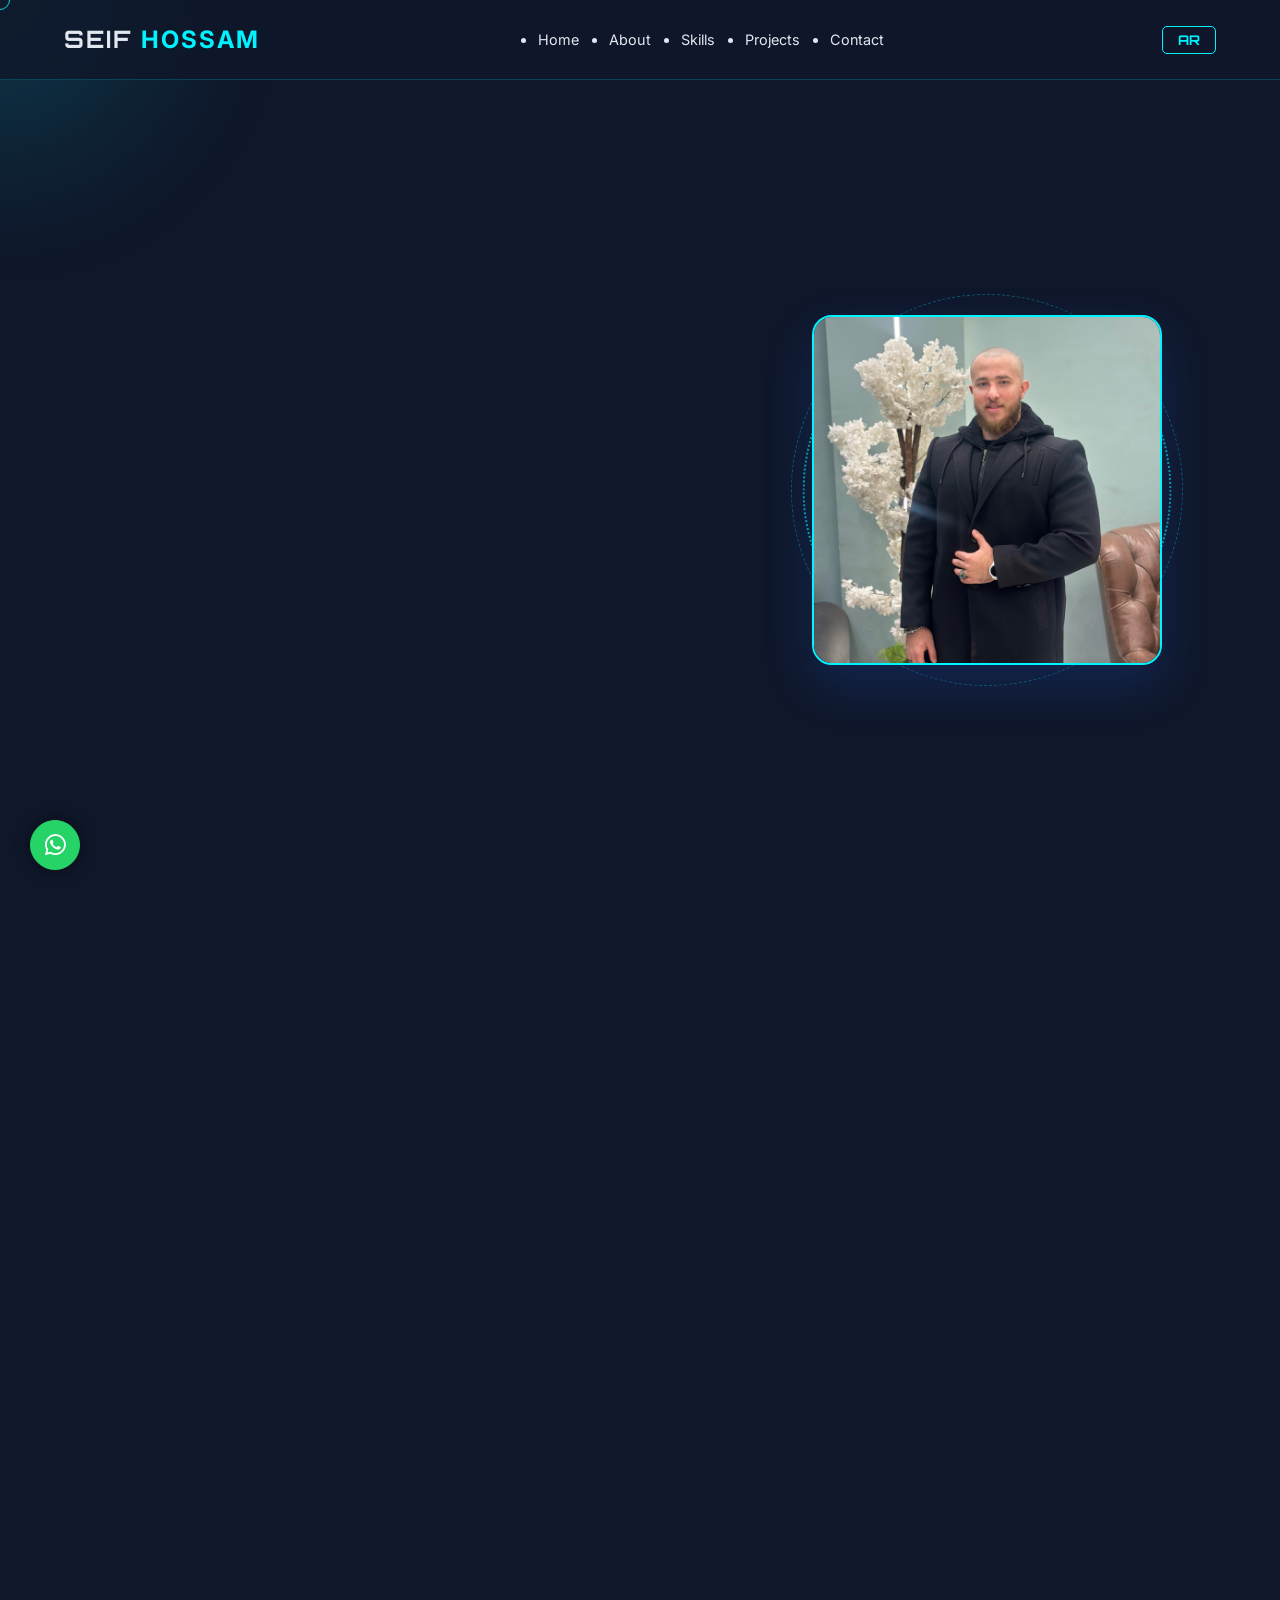
==== index.html @ 785ec3f7 "Add files via upload" ====
<!DOCTYPE html>
<html lang="en">

<head>
    <!-- Google tag (gtag.js) -->
    <script async src="https://www.googletagmanager.com/gtag/js?id=G-Z4P0SPSK3F"></script>
    <script>
        window.dataLayer = window.dataLayer || [];
        function gtag() { dataLayer.push(arguments); }
        gtag('js', new Date());

        gtag('config', 'G-Z4P0SPSK3F');
    </script>

    <meta charset="UTF-8">
    <meta name="viewport" content="width=device-width, initial-scale=1.0">
    <meta name="description"
        content="SEIF HOSSAM (Seif Khoz3a) - Full Stack Developer & Software Engineer in Egypt. React, React Native, Java, C++, scalable architectures. سيف حسام مبرمج ومطور مواقع وتطبيقات.">
    <meta name="keywords"
        content="SEIF HOSSAM, Seif Khoz3a, Full Stack Developer, Software Engineer, Web Developer, React Developer, React Native Developer, Java Developer, C++ Developer, SEIF HOSSAM Portfolio, Web Development Egypt, سيف حسام, سيف مبرمج, سيف مهندس برمجيات, سيف مطور ويب, تصميم مواقع مصر">
    <meta name="author" content="SEIF HOSSAM">
    <meta name="robots" content="index, follow">

    <!-- Google Verification -->
    <meta name="google-site-verification" content="4gFrhPNAGSiaZAoGVPYX1cQ-fY3A2iVSO8Tg-_n9QdQ" />

    <title>SEIF HOSSAM | Full Stack Developer & Software Engineer Portfolio</title>
    <link rel="canonical" href="https://seifhossam.com/">

    <!-- Favicon -->
    <link rel="apple-touch-icon" sizes="180x180" href="assets/favicon_io/apple-touch-icon.png">
    <link rel="icon" type="image/png" sizes="32x32" href="assets/favicon_io/favicon-32x32.png">
    <link rel="icon" type="image/png" sizes="16x16" href="assets/favicon_io/favicon-16x16.png">
    <link rel="manifest" href="assets/favicon_io/site.webmanifest">
    <link rel="shortcut icon" href="assets/favicon_io/favicon.ico">

    <!-- Structured Data (JSON-LD) for SEO -->
    <script type="application/ld+json">
    {
      "@context": "https://schema.org/",
      "@type": "Person",
      "name": "SEIF HOSSAM",
      "alternateName": ["Seif Khoz3a", "Seif El-Deen Hossam", "سيف حسام"],
      "url": "https://seifhossam.com/",
      "image": "https://seifhossam.com/assets/images/profile.jpg",
      "jobTitle": "Full-Stack Developer",
      "description": "SEIF HOSSAM is a Full Stack Developer and Software Engineer specializing in building scalable web applications using React, Java, and C++.",
      "nationality": {
        "@type": "Country",
        "name": "Egypt"
      },
      "sameAs": [
        "https://www.linkedin.com/in/seifhossam-fullstack/",
        "https://www.facebook.com/sif.hosam.7",
        "https://x.com/hosam_sif?s=21" 
      ],
      "worksFor": {
        "@type": "Organization",
        "name": "Freelance"
      },  
      "knowsAbout": ["React.js", "React Native", "Java", "C++", "Full-Stack Development", "System Analysis", "SEO", "Software Engineering"]
    }
    </script>
    <script type="application/ld+json">
    {
      "@context": "https://schema.org/",
      "@type": "WebSite",
      "name": "SEIF HOSSAM",
      "url": "https://seifhossam.com/",
      "alternateName": ["SEIF HOSSAM Portfolio", "Seif Khoz3a Portfolio"]
    }
    </script>

    <!-- Social Media Meta Tags (Open Graph / Twitter) -->
    <meta property="og:site_name" content="SEIF HOSSAM">
    <meta name="application-name" content="SEIF HOSSAM">
    <meta name="apple-mobile-web-app-title" content="SEIF HOSSAM">
    <meta property="og:title" content="SEIF HOSSAM | Full Stack Developer & Software Engineer">
    <meta property="og:description"
        content="Explore the portfolio of SEIF HOSSAM (Seif Khoz3a), a skilled Full Stack Developer and Software Engineer. View projects, skills, and contact information.">
    <meta property="og:image" content="https://seifhossam.com/assets/images/profile.jpg">
    <meta property="og:url" content="https://seifhossam.com/">
    <meta property="og:type" content="profile">
    <meta property="profile:first_name" content="Seif">
    <meta property="profile:last_name" content="Hossam">
    <meta property="profile:username" content="hosam_sif">
    <meta property="og:see_also" content="https://www.linkedin.com/in/seifhossam-fullstack/">
    <meta property="og:see_also" content="https://github.com/seif-cyber/">

    <!-- Twitter Card -->
    <meta name="twitter:card" content="summary_large_image">
    <meta name="twitter:title" content="SEIF HOSSAM | Full Stack Developer & Software Engineer">
    <meta name="twitter:description"
        content="Official portfolio of SEIF HOSSAM. Expert in Full Stack Web Development, scalable apps, and software architecture.">
    <meta name="twitter:image" content="https://seifhossam.com/assets/images/profile.jpg">
    <meta name="twitter:creator" content="@hosam_sif">

    <!-- Fonts -->
    <link rel="preconnect" href="https://fonts.googleapis.com">
    <link rel="preconnect" href="https://fonts.gstatic.com" crossorigin>
    <link
        href="https://fonts.googleapis.com/css2?family=Cairo:wght@400;600;700;800;900&family=Inter:wght@400;500;600;700&family=Orbitron:wght@400;500;700;900&display=swap"
        rel="stylesheet">

    <!-- Icons -->
    <link rel="stylesheet" href="https://cdnjs.cloudflare.com/ajax/libs/font-awesome/6.4.0/css/all.min.css">

    <!-- CSS Files -->
    <link rel="stylesheet" href="css/main.css">

    <noscript>
        <style>
            .fade-up,
            .zoom-in,
            .slide-in-left,
            .slide-in-right,
            .fade-in {
                opacity: 1 !important;
                transform: none !important;
            }
        </style>
    </noscript>
</head>

<body>
    <div id="particles-js"></div>
    <div id="cursor"></div>
    <div id="cursor-blur"></div>

    <!-- Navigation -->
    <nav>
        <div class="logo">SEIF <span style="color: var(--primary);">HOSSAM</span></div>
        <ul class="nav-links">
            <li><a href="#home">Home</a></li>
            <li><a href="#soft-skills">About</a></li>
            <li><a href="#skills">Skills</a></li>
            <li><a href="#projects">Projects</a></li>
            <li><a href="#contact">Contact</a></li>
        </ul>
        <div class="nav-extra">
            <button id="lang-toggle" class="lang-btn">AR</button>
            <div class="hamburger">
                <span class="bar"></span>
                <span class="bar"></span>
                <span class="bar"></span>
            </div>
        </div>
    </nav>

    <!-- Hero Section -->
    <section id="home" class="hero">
        <div class="hero-content">
            <div class="hero-text">
                <h3 class="slide-in-left">Full Stack Developer & Software Engineer</h3>
                <h1 class="slide-in-left delay-100">Hi, I'm SEIF HOSSAM</h1>
                <p class="fade-up delay-200">
                    A driven <strong>Computer Science Student</strong> and <strong>Software Engineer</strong> skilled in
                    React, Java, and C++.
                    I specialize in building scalable, production-ready applications with clean code and modern
                    architecture.
                </p>
                <div class="cta-buttons fade-up delay-300">
                    <a href="assets/Profile.pdf" class="btn" download>Download CV</a>
                    <a href="#projects" class="btn btn-outline">See My Work</a>
                </div>
            </div>
        </div>

        <div class="hero-img">
            <img src="assets/images/profile.jpg" alt="SEIF HOSSAM - Full Stack Developer">
        </div>
    </section>



    <section class="section" id="skills">
        <h2 class="section-title fade-up">Technical <span>Skills & Technologies</span></h2>

        <div class="tabs-container fade-up delay-200">
            <div class="tabs-controls">
                <button class="tab-btn active" data-target="frontend">Frontend Development</button>
                <button class="tab-btn" data-target="backend">Backend Development</button>
            </div>

            <!-- Frontend Content -->
            <div class="tab-content active" id="frontend">
                <div class="skills-grid-detailed">
                    <!-- Basics -->
                    <div class="skill-category-card zoom-in delay-100">
                        <h4><i class="fa-brands fa-html5"></i> HTML5 & CSS3</h4>
                        <ul class="detailed-list">
                            <li>Semantic HTML5 & Accessibility</li>
                            <li>Flexbox & Grid Layouts</li>
                            <li>Responsive Design</li>
                            <li>SCSS / SASS Preprocessing</li>
                        </ul>
                    </div>

                    <!-- Angular -->
                    <div class="skill-category-card zoom-in delay-200">
                        <h4><i class="fa-brands fa-angular"></i> Angular</h4>
                        <ul class="detailed-list">
                            <li>TypeScript & OOP Principles</li>
                            <li>SPA & Routing</li>
                            <li>Reactive Forms & Validation</li>
                            <li>Data Binding & Directives</li>
                            <li>Services & API Handling</li>
                            <li>Authentication with JWT</li>
                        </ul>
                    </div>

                    <!-- React -->
                    <div class="skill-category-card zoom-in delay-300">
                        <h4><i class="fa-brands fa-react"></i> React.js</h4>
                        <ul class="detailed-list">
                            <li>JSX & Components</li>
                            <li>State & Props Management</li>
                            <li>Hooks (useState, useEffect)</li>
                            <li>Context API</li>
                            <li>React Router (SPA)</li>
                            <li>UI/UX with Adobe XD</li>
                        </ul>
                    </div>
                </div>
            </div>

            <!-- Backend Content -->
            <div class="tab-content" id="backend">
                <div class="skills-grid-detailed">
                    <!-- MySQL -->
                    <div class="skill-category-card zoom-in delay-100">
                        <h4><i class="fa-solid fa-database"></i> MySQL</h4>
                        <ul class="detailed-list">
                            <li>SQL Types & Constraints</li>
                            <li>Filtering, Sorting & Grouping</li>
                            <li>Joins & Relations</li>
                            <li>Data Definition & Modification</li>
                            <li>Database Connection</li>
                            <li>Schema Design</li>
                        </ul>
                    </div>

                    <!-- PHP / Laravel -->
                    <div class="skill-category-card zoom-in delay-200">
                        <h4><i class="fa-brands fa-laravel"></i> PHP & Laravel</h4>
                        <ul class="detailed-list">
                            <li>PHP OOP & MVC Pattern</li>
                            <li>Eloquent ORM</li>
                            <li>Authentication & Middleware</li>
                            <li>Restful API Development</li>
                            <li>Blade Templates</li>
                            <li>Web Security & Validations</li>
                        </ul>
                    </div>

                    <!-- Systems -->
                    <div class="skill-category-card zoom-in delay-300">
                        <h4><i class="fa-solid fa-server"></i> System Analysis</h4>
                        <ul class="detailed-list">
                            <li>Database Schema & ERD</li>
                            <li>Use Case & Activity Diagrams</li>
                            <li>Hosting (Firebase/Hostinger)</li>
                            <li>Git & GitHub Workflow</li>
                            <li>API Design Patterns</li>
                            <li>Freelancing Fundamentals</li>
                        </ul>
                    </div>
                </div>
            </div>
        </div>
    </section>

    <section class="section" id="projects">
        <h2 class="section-title fade-up">Featured <span>Software Projects</span></h2>
        <div class="projects-grid">
            <!-- Project: VOLT FIT -->
            <div class="project-card voltfit-card slide-in-left delay-100" data-project="voltfit">
                <div class="voltfit-video-container">
                    <video class="voltfit-video-bg" muted playsinline preload="auto">
                        <source src="assets/vid/splash_video.mp4" type="video/mp4">
                    </video>
                    <div class="voltfit-video-overlay"></div>
                </div>
                <div class="project-header voltfit-header">
                    <div class="voltfit-icon-card">
                        <img src="assets/images/voltfit-icon.png"
                            alt="VOLT FIT App Logo - Fitness & Coaching Platform by SEIF HOSSAM" class="voltfit-logo">
                    </div>
                    <div class="project-links">
                        <a href="https://github.com/seif-cyber/" target="_blank" rel="noopener noreferrer" aria-label="GitHub Repository"><i
                                class="fa-brands fa-github"></i></a>
                        <a href="#" aria-label="Mobile Application"><i
                                class="fa-solid fa-mobile-screen-button"></i></a>
                    </div>
                </div>
                <div class="project-title">VOLT FIT - Fitness & Coaching App</div>
                <p class="project-description">
                    A high-performance, offline-first cross-platform fitness app built with React Native (Expo) & Zustand. Features 24 screens, real-time Firebase sync, workout tracking with PR detection, 3-color circular macro nutrition tracker, 1RM calculator, and coach management with encrypted chat.
                </p>
                <div class="project-card-actions">
                    <a href="https://github.com/seif-cyber/" target="_blank" rel="noopener noreferrer" class="btn btn-sm">Open Project</a>
                    <a href="privacy-policy.html?lang=en" target="_blank" rel="noopener noreferrer" class="btn btn-sm btn-outline privacy-btn"><i class="fa-solid fa-shield-halved"></i> <span>Privacy Policy</span></a>
                </div>
                <div class="tech-tags">
                    <span class="tag">React Native</span>
                    <span class="tag">Expo</span>
                    <span class="tag">Zustand</span>
                    <span class="tag">Firebase</span>
                    <span class="tag">Offline-First</span>
                </div>
            </div>

            <!-- Project 1 -->
            <div class="project-card zoom-in delay-200" data-project="project1">
                <div class="project-header">
                    <i class="fa-regular fa-folder folder-icon"></i>
                    <div class="project-links">
                        <a href="#" target="_blank" rel="noopener noreferrer" aria-label="GitHub Repository"><i
                                class="fa-brands fa-github"></i></a>
                        <a href="#" target="_blank" rel="noopener noreferrer" aria-label="Live Demo"><i
                                class="fa-solid fa-external-link-alt"></i></a>
                    </div>
                </div>
                <div class="project-title">E-Commerce Dashboard</div>
                <p class="project-description">
                    A comprehensive seller dashboard built with React.js. Features real-time data visualization,
                    inventory management state, and responsive sales reporting charts.
                </p>
                <div class="tech-tags">
                    <span class="tag">React</span>
                    <span class="tag">Chart.js</span>
                    <span class="tag">CSS Modules</span>
                </div>
            </div>

            <!-- Project 2 -->
            <div class="project-card zoom-in delay-300" data-project="project2">
                <div class="project-header">
                    <img src="https://farida-eg.com/pics/logo.png"
                        alt="Farida Marketing Agency Logo - Web Development Project by SEIF HOSSAM" class="farida-logo"
                        style="width: 85px; height: auto;">
                    <div class="project-links">
                        <a href="https://farida-eg.com/" target="_blank" rel="noopener noreferrer"
                            aria-label="Live Site"><i class="fa-solid fa-external-link-alt"></i></a>
                    </div>
                </div>
                <div class="project-title">Farida Marketing Agency</div>
                <p class="project-description">
                    A premium, full-service advertising and marketing platform. Features a high-impact, dark-themed
                    cinematic design showcasing strategic branding and digital marketing services.
                </p>
                <a href="https://farida-eg.com/" target="_blank" rel="noopener noreferrer" class="btn btn-sm"
                    style="margin-bottom: 20px;">Open Project</a>
                <div class="tech-tags">
                    <span class="tag">HTML5/CSS3</span>
                    <span class="tag">Responsive Design</span>
                    <span class="tag">Animations</span>
                </div>
            </div>

            <!-- Project 3 -->
            <div class="project-card slide-in-right delay-200" data-project="project3">
                <div class="project-header">
                    <i class="fa-regular fa-folder folder-icon"></i>
                    <div class="project-links">
                        <a href="#" target="_blank" rel="noopener noreferrer" aria-label="GitHub Repository"><i
                                class="fa-brands fa-github"></i></a>
                        <a href="https://seif-khoz3a-to-do-list1.netlify.app/" target="_blank" rel="noopener noreferrer"
                            aria-label="Live Demo"><i class="fa-solid fa-external-link-alt"></i></a>
                    </div>
                </div>
                <div class="project-title">Study To-Do List</div>
                <p class="project-description">
                    A specific productivity application designed to help organize study schedules. Features persistent
                    task storage and a focused, distraction-free interface.
                </p>
                <a href="https://seif-khoz3a-to-do-list1.netlify.app/" target="_blank" rel="noopener noreferrer"
                    class="btn btn-sm" style="margin-bottom: 20px;">Open Project</a>
                <div class="tech-tags">
                    <span class="tag">JavaScript</span>
                    <span class="tag">LocalStorage</span>
                    <span class="tag">CSS3</span>
                </div>
            </div>
        </div>
    </section>

    <!-- --- Soft Skills Section --- -->
    <section class="section" id="soft-skills">
        <h2 class="section-title fade-up">Professional <span>Soft Skills</span></h2>

        <div class="skills-grid-detailed">
            <!-- Problem Solving -->
            <div class="skill-category-card zoom-in delay-100">
                <h4><i class="fa-solid fa-puzzle-piece"></i> Problem Solving</h4>
                <ul class="detailed-list">
                    <li>Ability to debug code and find effective solutions</li>
                    <li>Tackling programming challenges in real projects</li>
                </ul>
            </div>

            <!-- Analytical Thinking -->
            <div class="skill-category-card zoom-in delay-200">
                <h4><i class="fa-solid fa-brain"></i> Analytical Thinking</h4>
                <ul class="detailed-list">
                    <li>Understanding and analyzing system requirements</li>
                    <li>Designing database schemas, ERDs, and mapping diagrams</li>
                </ul>
            </div>

            <!-- Time Management -->
            <div class="skill-category-card zoom-in delay-300">
                <h4><i class="fa-solid fa-clock"></i> Time Management</h4>
                <ul class="detailed-list">
                    <li>Managing multiple Front-End and Back-End tasks</li>
                    <li>Organizing workflows and meeting deadlines</li>
                </ul>
            </div>

            <!-- Attention to Detail -->
            <div class="skill-category-card zoom-in delay-100">
                <h4><i class="fa-solid fa-magnifying-glass"></i> Attention to Detail</h4>
                <ul class="detailed-list">
                    <li>Writing clean, maintainable code</li>
                    <li>Following OOP and SOLID principles</li>
                    <li>Implementing validation and error handling</li>
                </ul>
            </div>

            <!-- Adaptability -->
            <div class="skill-category-card zoom-in delay-200">
                <h4><i class="fa-solid fa-bolt"></i> Adaptability</h4>
                <ul class="detailed-list">
                    <li>Learning multiple technologies (Angular, React, Laravel)</li>
                    <li>Quickly adapting to new frameworks and tools</li>
                </ul>
            </div>

            <!-- Communication -->
            <div class="skill-category-card zoom-in delay-300">
                <h4><i class="fa-solid fa-comments"></i> Communication</h4>
                <ul class="detailed-list">
                    <li>Documenting projects on GitHub clearly</li>
                    <li>Writing readable READMEs and technical notes</li>
                    <li>Collaborating with teammates or clients</li>
                </ul>
            </div>

            <!-- Teamwork -->
            <div class="skill-category-card zoom-in delay-100">
                <h4><i class="fa-solid fa-users"></i> Teamwork</h4>
                <ul class="detailed-list">
                    <li>Integrating Front-End and Back-End workflows</li>
                    <li>Using Git/GitHub effectively for team projects</li>
                    <li>Understanding MVC architecture in collaboration</li>
                </ul>
            </div>

            <!-- Critical Thinking -->
            <div class="skill-category-card zoom-in delay-200">
                <h4><i class="fa-solid fa-chess"></i> Critical Thinking</h4>
                <ul class="detailed-list">
                    <li>Making architectural and design decisions</li>
                    <li>Implementing security measures and authentication</li>
                    <li>Choosing the best UI/UX approaches</li>
                </ul>
            </div>

            <!-- Creativity -->
            <div class="skill-category-card zoom-in delay-300">
                <h4><i class="fa-solid fa-lightbulb"></i> Creativity</h4>
                <ul class="detailed-list">
                    <li>Designing modern and user-friendly interfaces</li>
                    <li>Building innovative solutions using React or Angular</li>
                </ul>
            </div>

            <!-- Professionalism -->
            <div class="skill-category-card zoom-in delay-100">
                <h4><i class="fa-solid fa-user-tie"></i> Professionalism</h4>
                <ul class="detailed-list">
                    <li>Meeting project deadlines consistently</li>
                    <li>Testing and reviewing final applications before delivery</li>
                </ul>
            </div>
        </div>
    </section>

    <footer id="contact" class="fade-in">
        <h2>Get In Touch</h2>
        <p>Currently looking for new opportunities. My inbox is always open.</p>

        <div class="cta-buttons" style="margin-bottom: 30px; justify-content: center;">
            <a href="mailto:sifhosam67@gmail.com" class="btn">Say Hello</a>
        </div>

        <div class="social-links">
            <a href="https://www.linkedin.com/in/seifhossam-fullstack/" target="_blank" rel="noopener noreferrer"
                title="LinkedIn">
                <i class="fa-brands fa-linkedin"></i>
            </a>
            <a href="https://github.com/seif-cyber/" target="_blank" rel="noopener noreferrer" title="GitHub">
                <i class="fa-brands fa-github"></i>
            </a>
            <a href="https://www.facebook.com/sif.hosam.7" target="_blank" rel="noopener noreferrer" title="Facebook">
                <i class="fa-brands fa-facebook"></i>
            </a>
            <a href="https://x.com/hosam_sif" target="_blank" rel="noopener noreferrer" title="X">
                <i class="fa-brands fa-x-twitter"></i>
            </a>
        </div>

        <p style="margin-top: 30px; font-size: 0.8rem; opacity: 0.5;">© 2026 SEIF HOSSAM. All rights reserved.</p>
    </footer>

    <!-- Libraries -->
    <script src="https://cdn.jsdelivr.net/npm/particles.js@2.0.0/particles.min.js"></script>
    <script src="https://unpkg.com/typed.js@2.0.16/dist/typed.umd.js"></script>
    <script src="https://cdnjs.cloudflare.com/ajax/libs/vanilla-tilt/1.8.0/vanilla-tilt.min.js"></script>

    <!-- Floating Buttons -->
    <a href="https://wa.me/201090066885" target="_blank" class="float-btn whatsapp-btn" aria-label="WhatsApp">
        <i class="fa-brands fa-whatsapp"></i>
    </a>
    <button id="scroll-top" class="float-btn scroll-btn" aria-label="Scroll to Top">
        <i class="fa-solid fa-arrow-up"></i>
    </button>

    <script src="js/main.js"></script>
</body>

</html>
---- css/main.css ----
/* Main Stylesheet Import Hub */

/* Base Styles */
@import 'base/variables.css';
@import 'base/reset.css';

/* Component Styles */
@import 'components/animations.css';
@import 'components/navbar.css';
@import 'components/hero.css';
@import 'components/buttons.css';
@import 'components/cards.css';
@import 'components/footer.css';
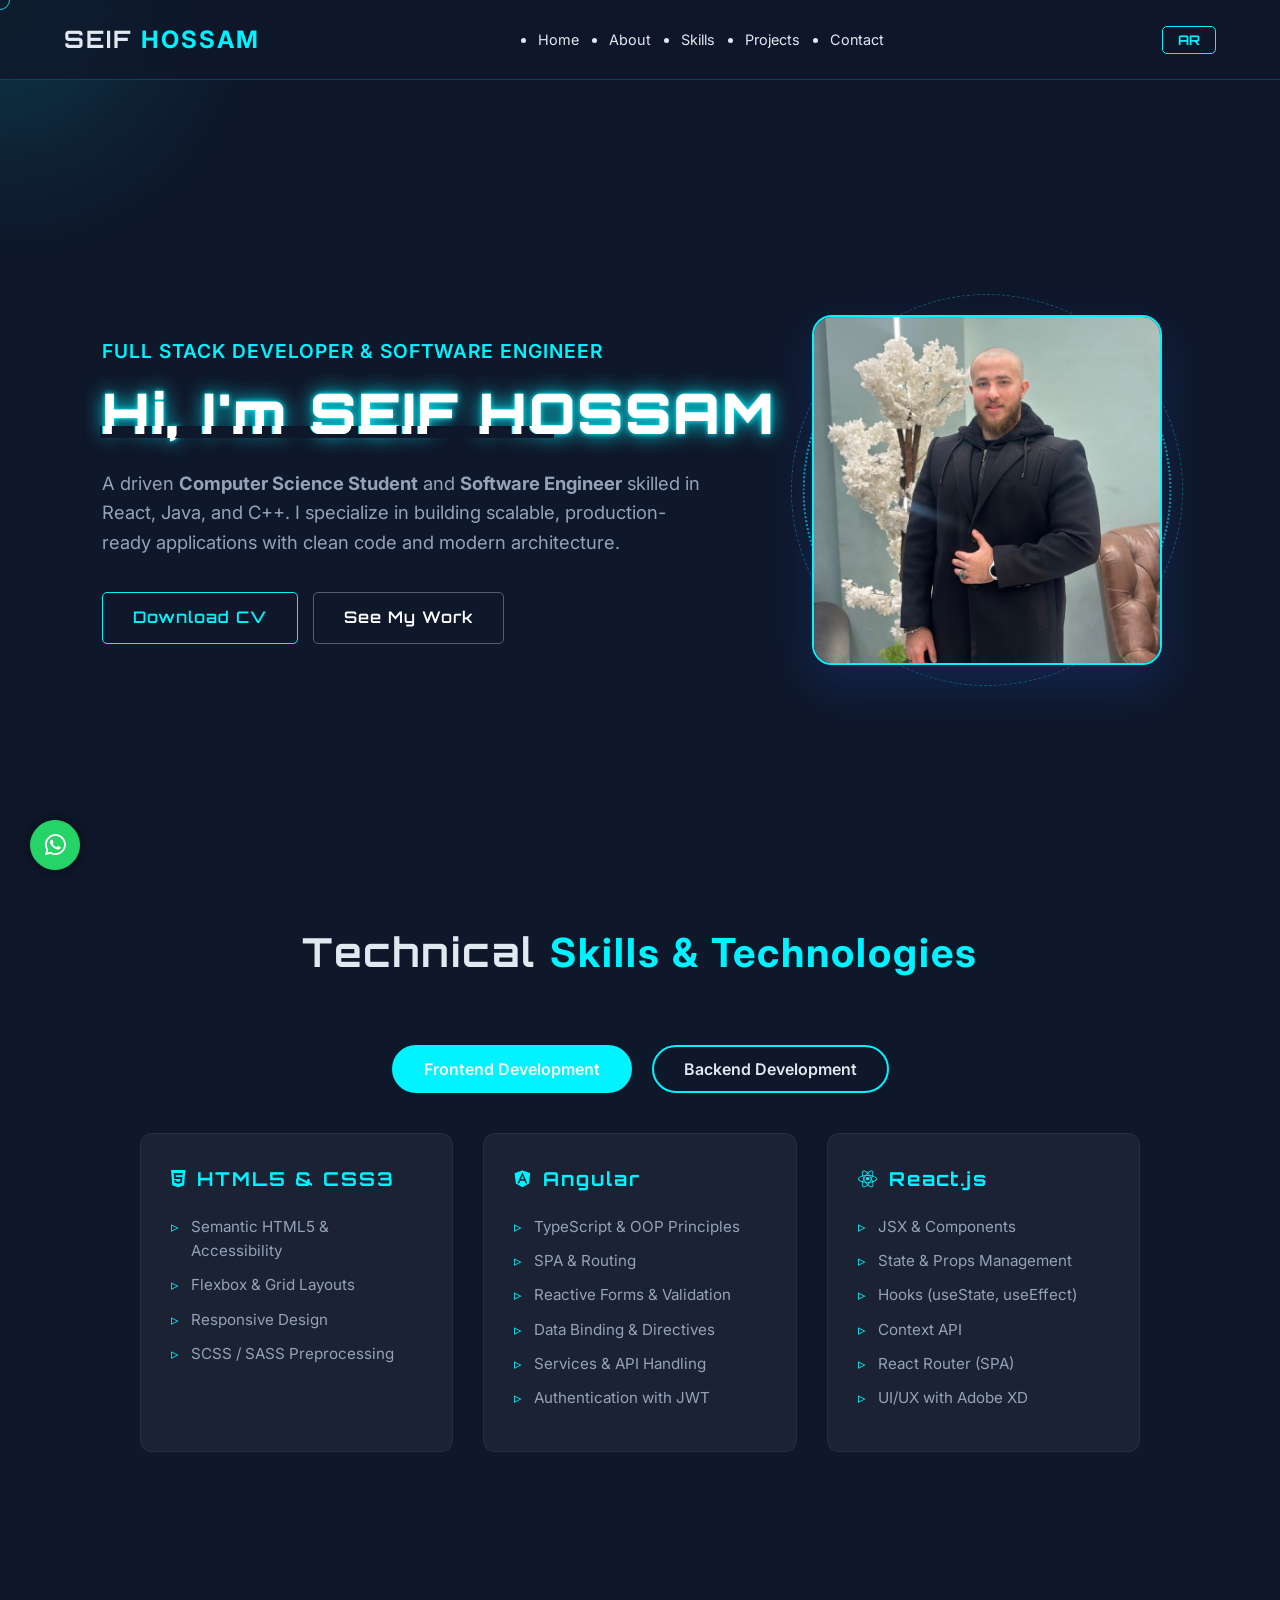
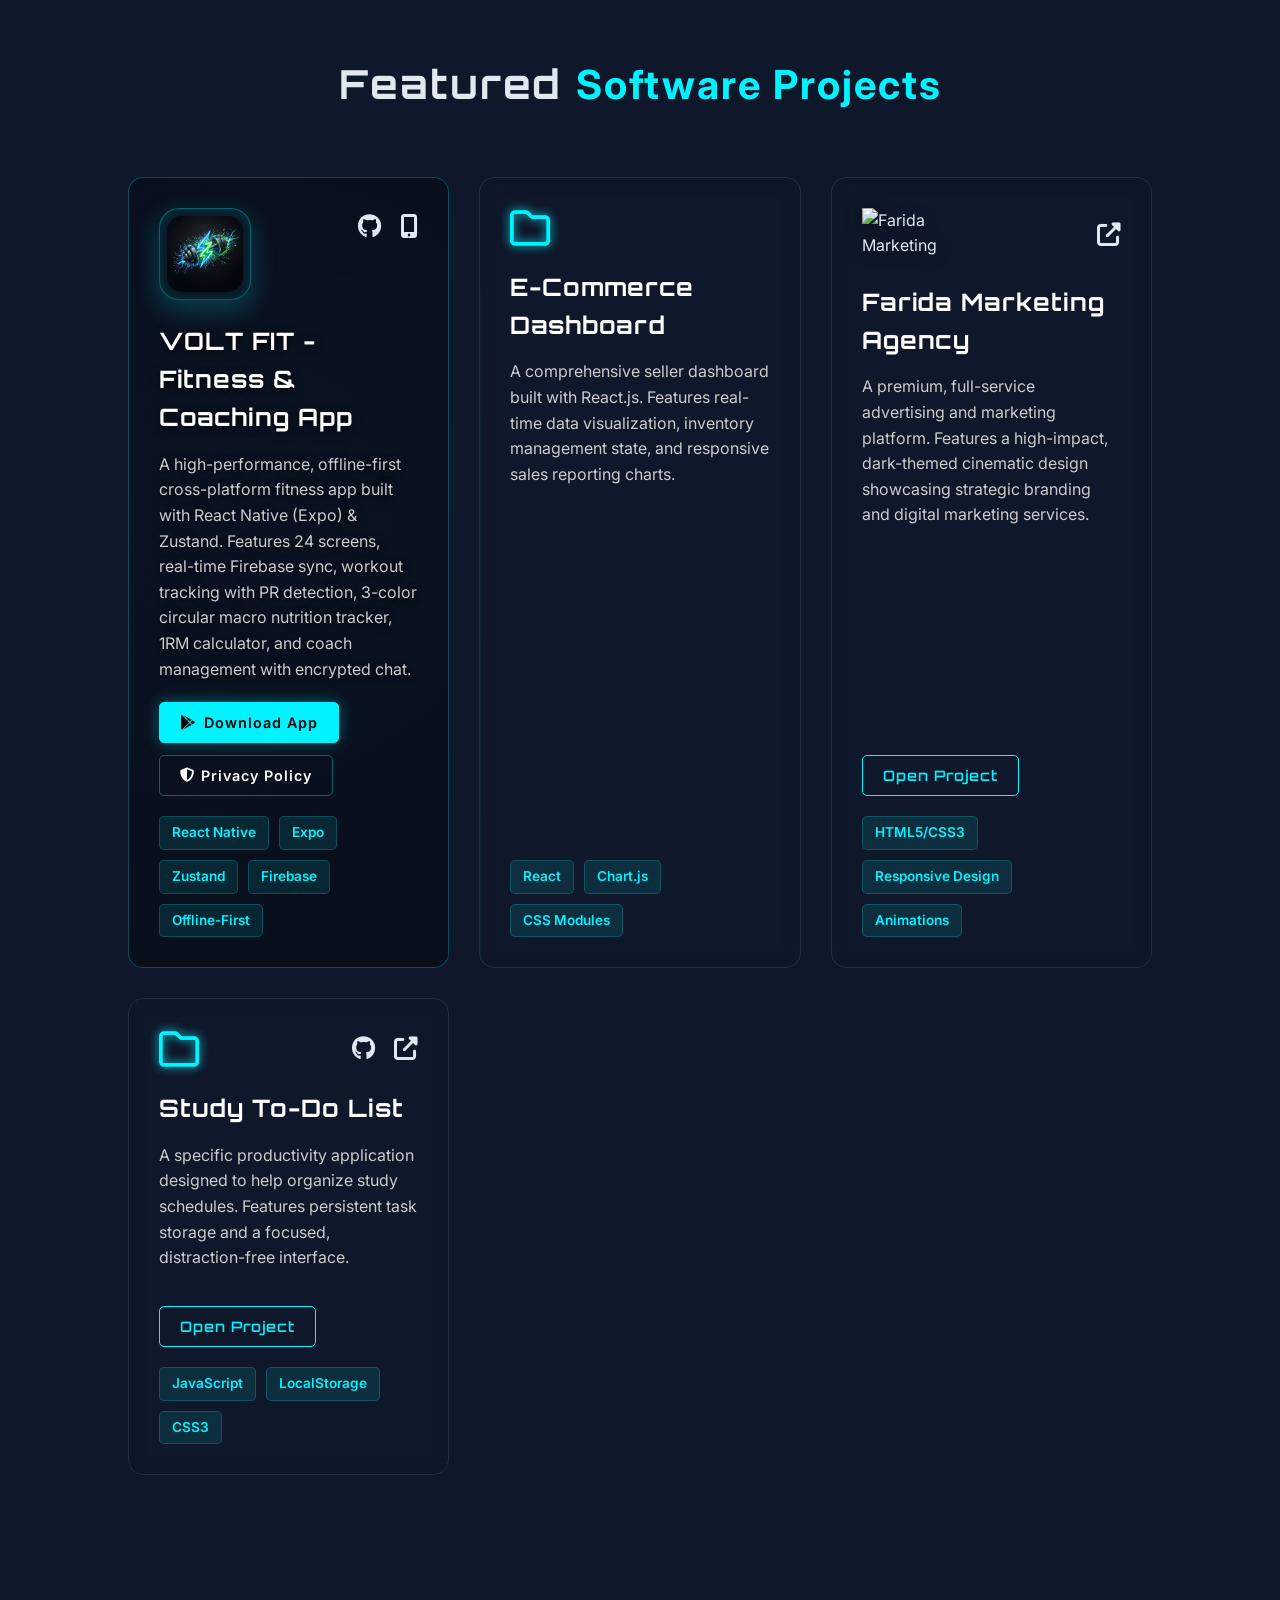
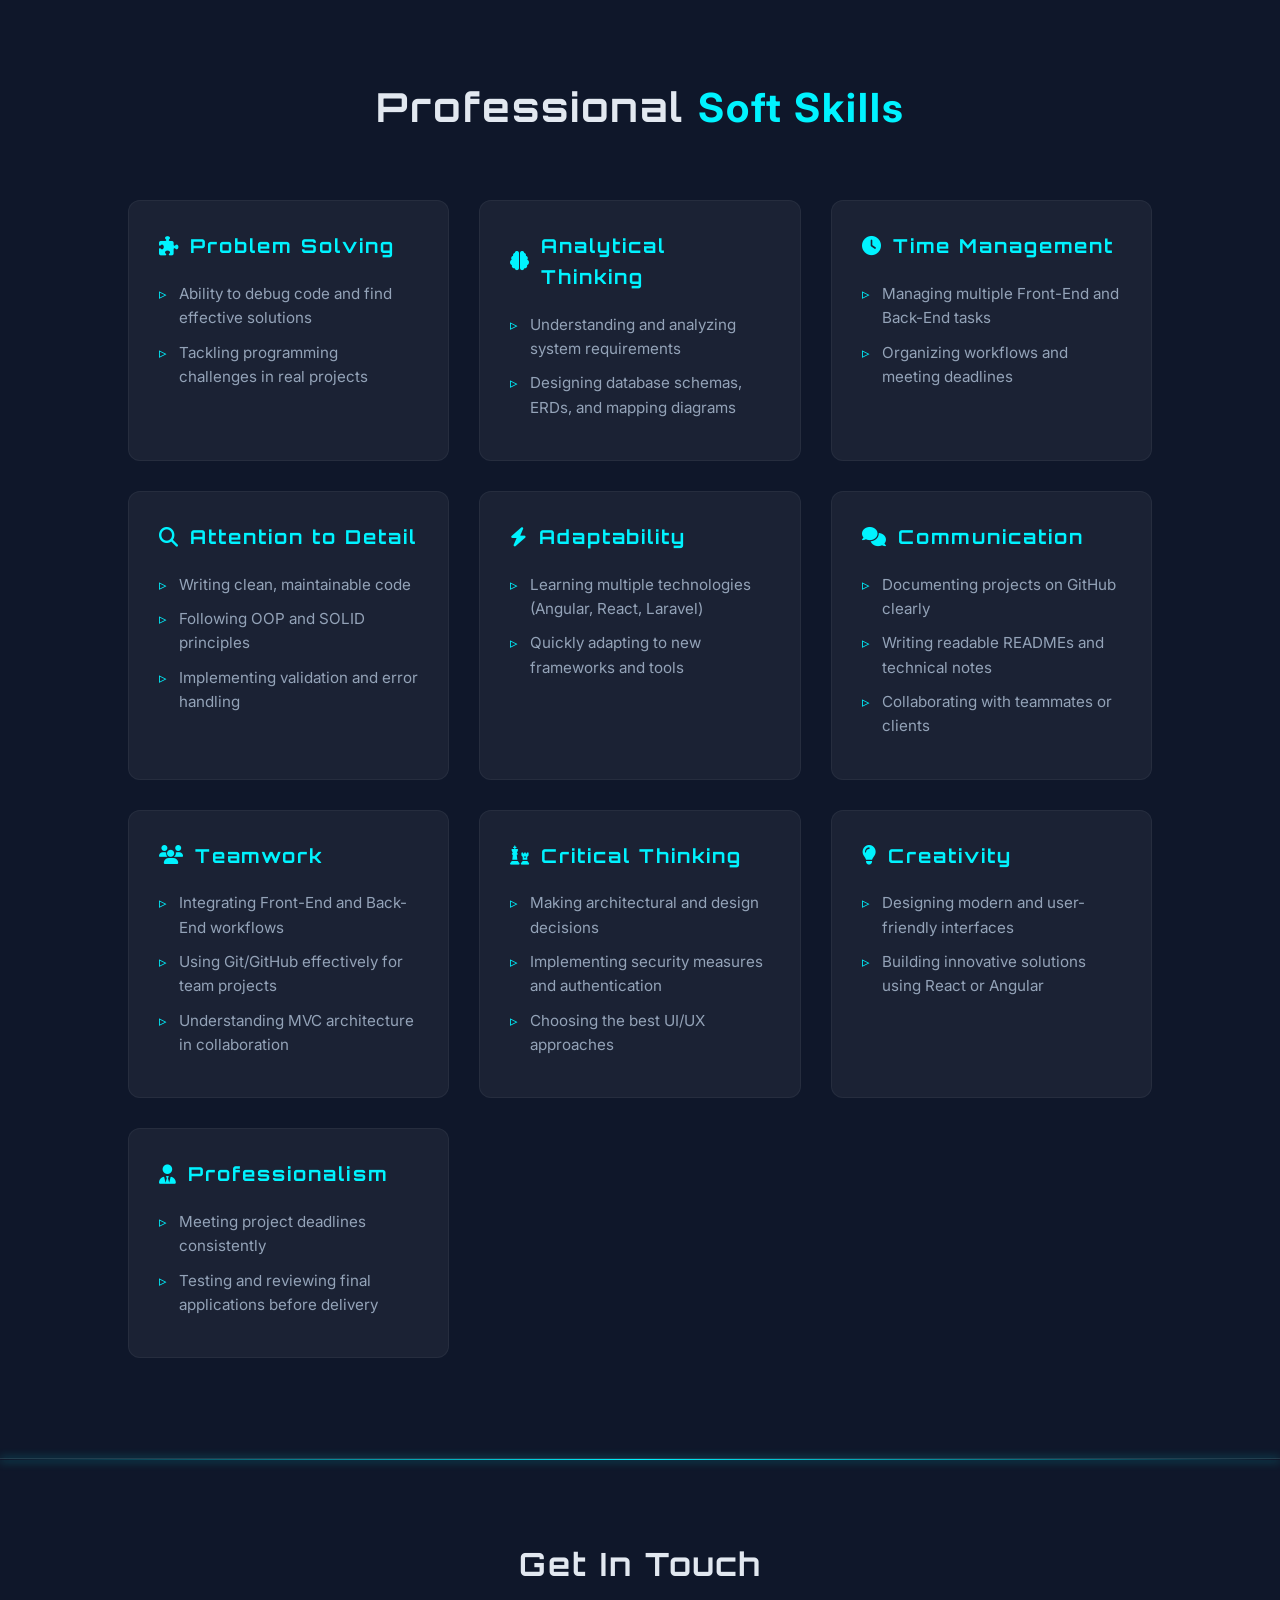
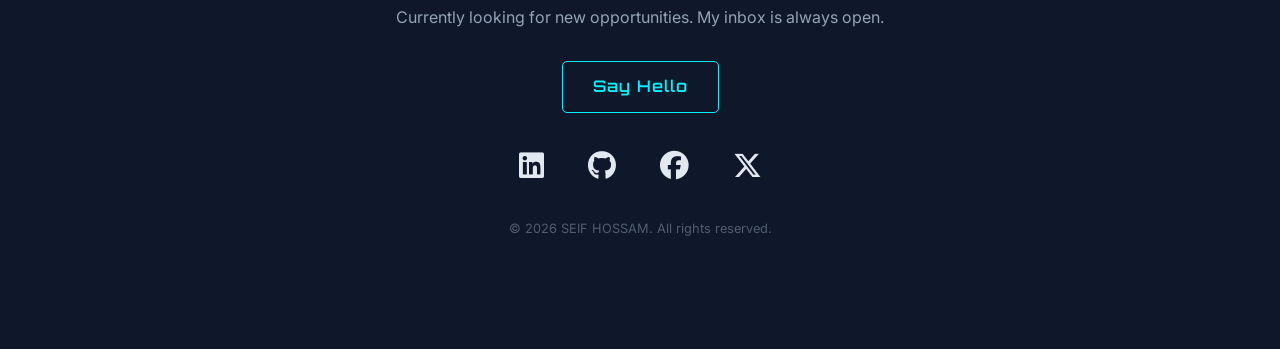
==== commit 1a39c810: "Add VOLT FIT download button and fix site issues - VOLT FIT card: Google Play download button, phone" ====
--- a/index.html
+++ b/index.html
@@ -52,7 +52,8 @@
       "sameAs": [
         "https://www.linkedin.com/in/seifhossam-fullstack/",
         "https://www.facebook.com/sif.hosam.7",
-        "https://x.com/hosam_sif?s=21" 
+        "https://x.com/hosam_sif",
+        "https://github.com/seif-cyber"
       ],
       "worksFor": {
         "@type": "Organization",
@@ -71,6 +72,20 @@
     }
     </script>
 
+    <script type="application/ld+json">
+    {
+      "@context": "https://schema.org/",
+      "@type": "MobileApplication",
+      "name": "VOLT FIT: Workout & Coaching",
+      "operatingSystem": "Android",
+      "applicationCategory": "HealthApplication",
+      "url": "https://play.google.com/store/apps/details?id=com.volt.fit",
+      "image": "https://seifhossam.com/assets/images/voltfit-icon.png",
+      "author": { "@type": "Person", "name": "SEIF HOSSAM", "url": "https://seifhossam.com/" },
+      "offers": { "@type": "Offer", "price": "0", "priceCurrency": "USD" }
+    }
+    </script>
+
     <!-- Social Media Meta Tags (Open Graph / Twitter) -->
     <meta property="og:site_name" content="SEIF HOSSAM">
     <meta name="application-name" content="SEIF HOSSAM">
@@ -151,8 +166,8 @@
     <section id="home" class="hero">
         <div class="hero-content">
             <div class="hero-text">
-                <h3 class="slide-in-left">Full Stack Developer & Software Engineer</h3>
-                <h1 class="slide-in-left delay-100">Hi, I'm SEIF HOSSAM</h1>
+                <h3 class="slide-in-left"><span class="typed-text">Full Stack Developer & Software Engineer</span></h3>
+                <h1 class="slide-in-left delay-100" data-text="Hi, I'm SEIF HOSSAM">Hi, I'm SEIF HOSSAM</h1>
                 <p class="fade-up delay-200">
                     A driven <strong>Computer Science Student</strong> and <strong>Software Engineer</strong> skilled in
                     React, Java, and C++.
@@ -289,7 +304,7 @@
                     <div class="project-links">
                         <a href="https://github.com/seif-cyber/" target="_blank" rel="noopener noreferrer" aria-label="GitHub Repository"><i
                                 class="fa-brands fa-github"></i></a>
-                        <a href="#" aria-label="Mobile Application"><i
+                        <a href="https://play.google.com/store/apps/details?id=com.volt.fit" target="_blank" rel="noopener noreferrer" aria-label="Get VOLT FIT on Google Play"><i
                                 class="fa-solid fa-mobile-screen-button"></i></a>
                     </div>
                 </div>
@@ -298,7 +313,7 @@
                     A high-performance, offline-first cross-platform fitness app built with React Native (Expo) & Zustand. Features 24 screens, real-time Firebase sync, workout tracking with PR detection, 3-color circular macro nutrition tracker, 1RM calculator, and coach management with encrypted chat.
                 </p>
                 <div class="project-card-actions">
-                    <a href="https://github.com/seif-cyber/" target="_blank" rel="noopener noreferrer" class="btn btn-sm">Open Project</a>
+                    <a href="https://play.google.com/store/apps/details?id=com.volt.fit" target="_blank" rel="noopener noreferrer" class="btn btn-sm download-btn"><i class="fa-brands fa-google-play"></i> <span>Download App</span></a>
                     <a href="privacy-policy.html?lang=en" target="_blank" rel="noopener noreferrer" class="btn btn-sm btn-outline privacy-btn"><i class="fa-solid fa-shield-halved"></i> <span>Privacy Policy</span></a>
                 </div>
                 <div class="tech-tags">
@@ -314,12 +329,6 @@
             <div class="project-card zoom-in delay-200" data-project="project1">
                 <div class="project-header">
                     <i class="fa-regular fa-folder folder-icon"></i>
-                    <div class="project-links">
-                        <a href="#" target="_blank" rel="noopener noreferrer" aria-label="GitHub Repository"><i
-                                class="fa-brands fa-github"></i></a>
-                        <a href="#" target="_blank" rel="noopener noreferrer" aria-label="Live Demo"><i
-                                class="fa-solid fa-external-link-alt"></i></a>
-                    </div>
                 </div>
                 <div class="project-title">E-Commerce Dashboard</div>
                 <p class="project-description">
@@ -363,7 +372,7 @@
                 <div class="project-header">
                     <i class="fa-regular fa-folder folder-icon"></i>
                     <div class="project-links">
-                        <a href="#" target="_blank" rel="noopener noreferrer" aria-label="GitHub Repository"><i
+                        <a href="https://github.com/seif-cyber/to-do-list" target="_blank" rel="noopener noreferrer" aria-label="GitHub Repository"><i
                                 class="fa-brands fa-github"></i></a>
                         <a href="https://seif-khoz3a-to-do-list1.netlify.app/" target="_blank" rel="noopener noreferrer"
                             aria-label="Live Demo"><i class="fa-solid fa-external-link-alt"></i></a>
@@ -519,7 +528,7 @@
     <script src="https://cdnjs.cloudflare.com/ajax/libs/vanilla-tilt/1.8.0/vanilla-tilt.min.js"></script>
 
     <!-- Floating Buttons -->
-    <a href="https://wa.me/201090066885" target="_blank" class="float-btn whatsapp-btn" aria-label="WhatsApp">
+    <a href="https://wa.me/201090066885" target="_blank" rel="noopener noreferrer" class="float-btn whatsapp-btn" aria-label="WhatsApp">
         <i class="fa-brands fa-whatsapp"></i>
     </a>
     <button id="scroll-top" class="float-btn scroll-btn" aria-label="Scroll to Top">
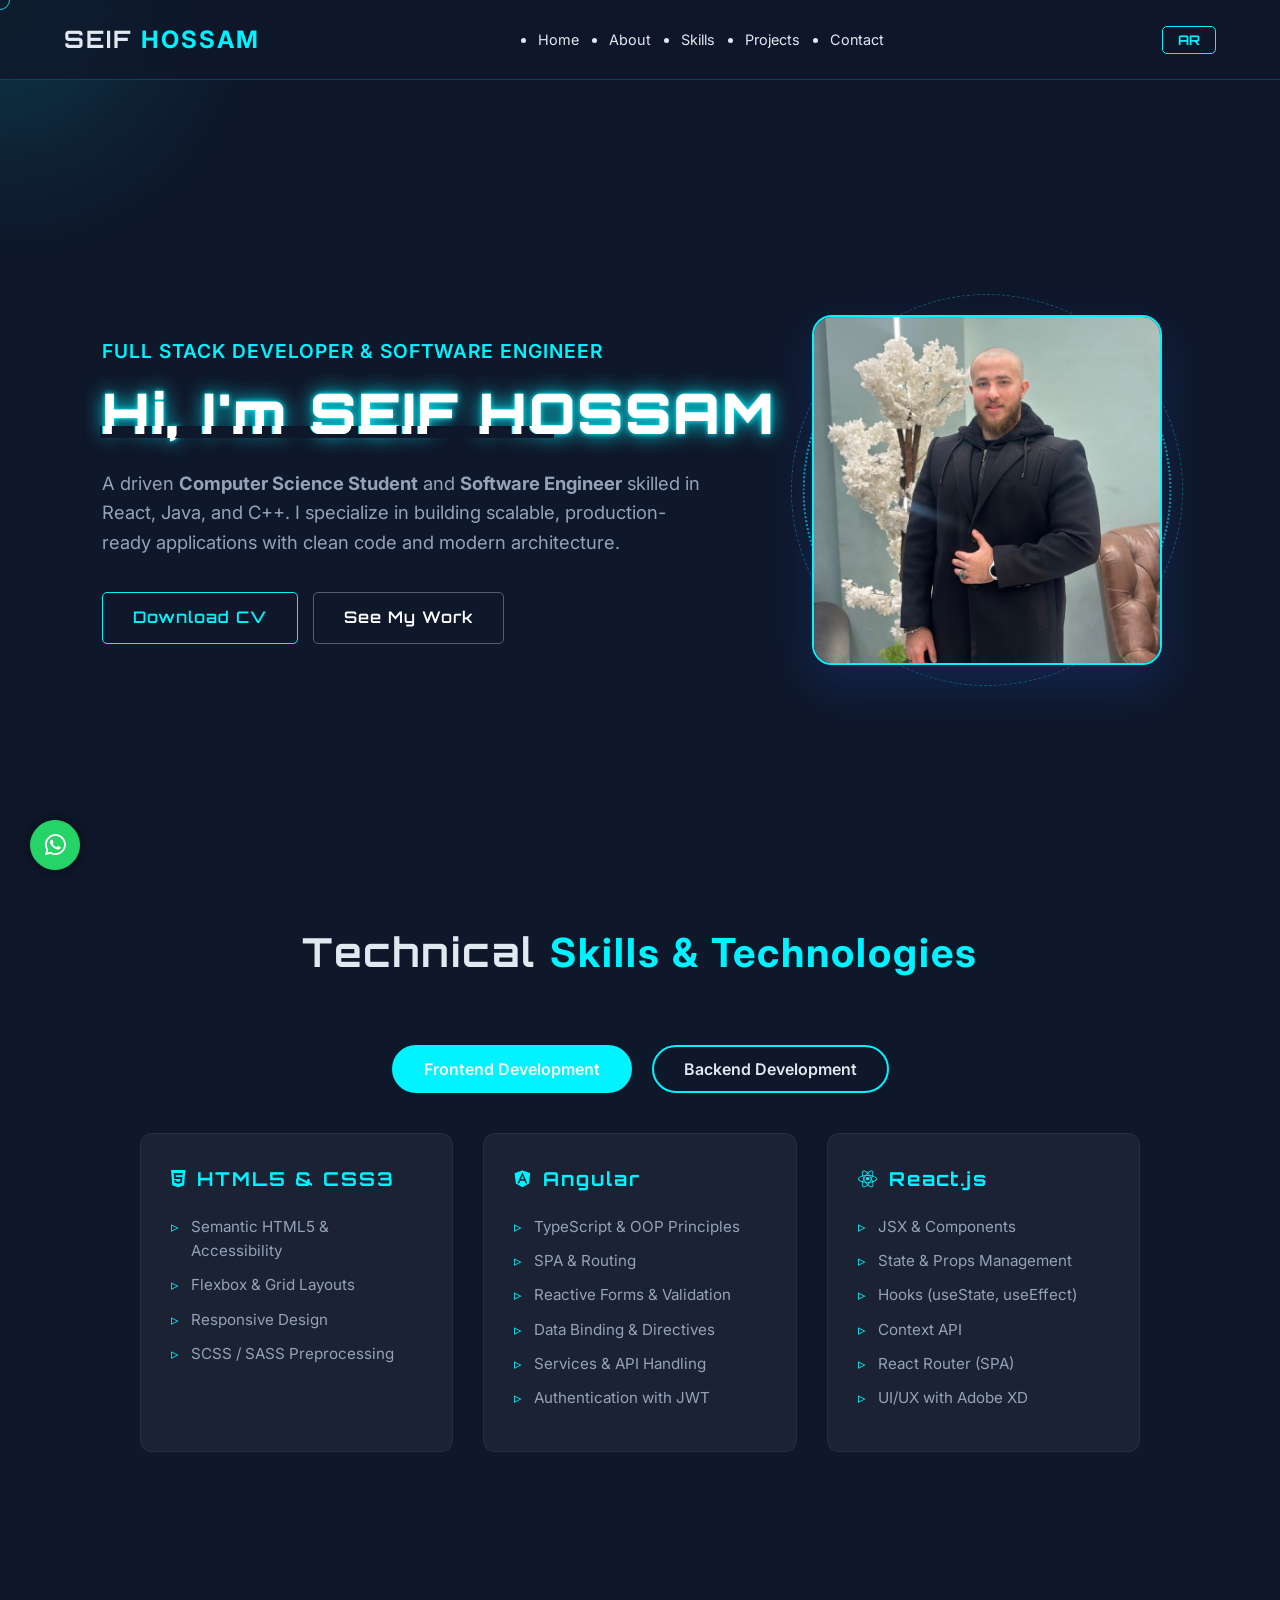
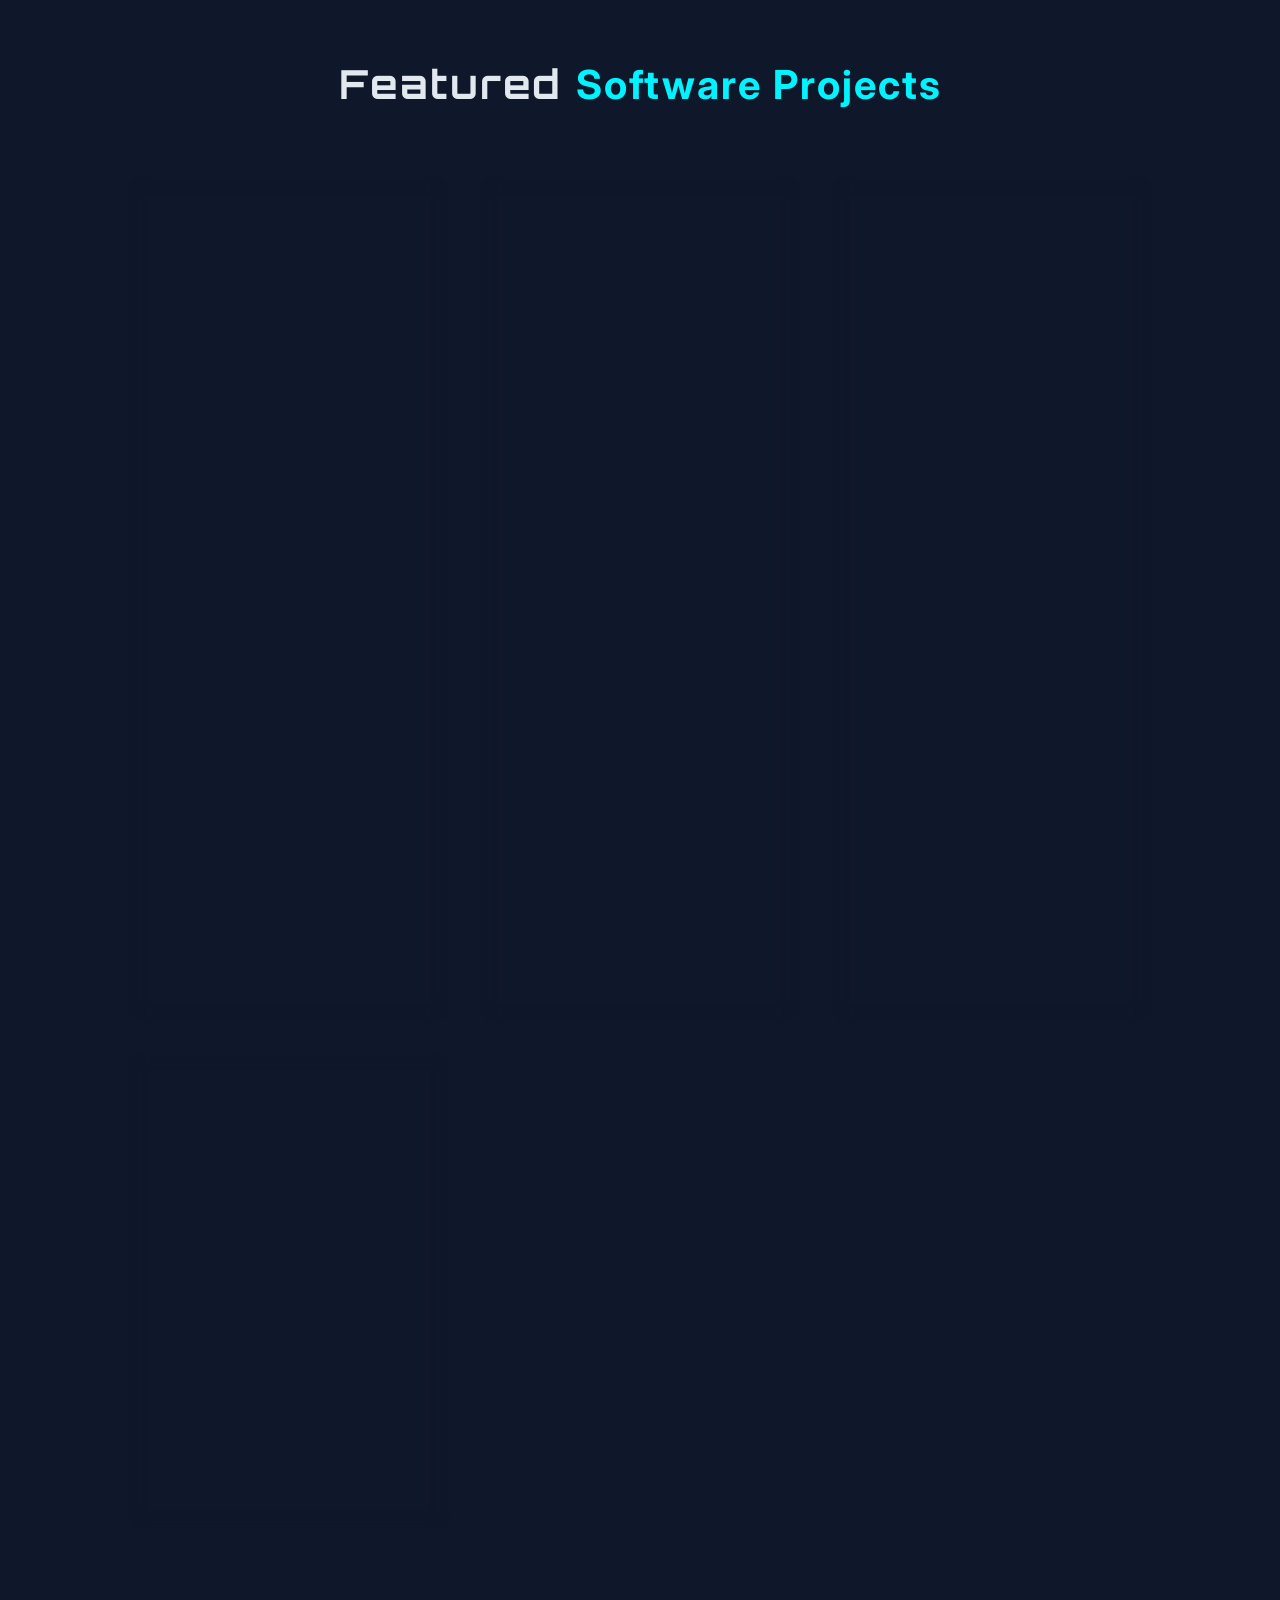
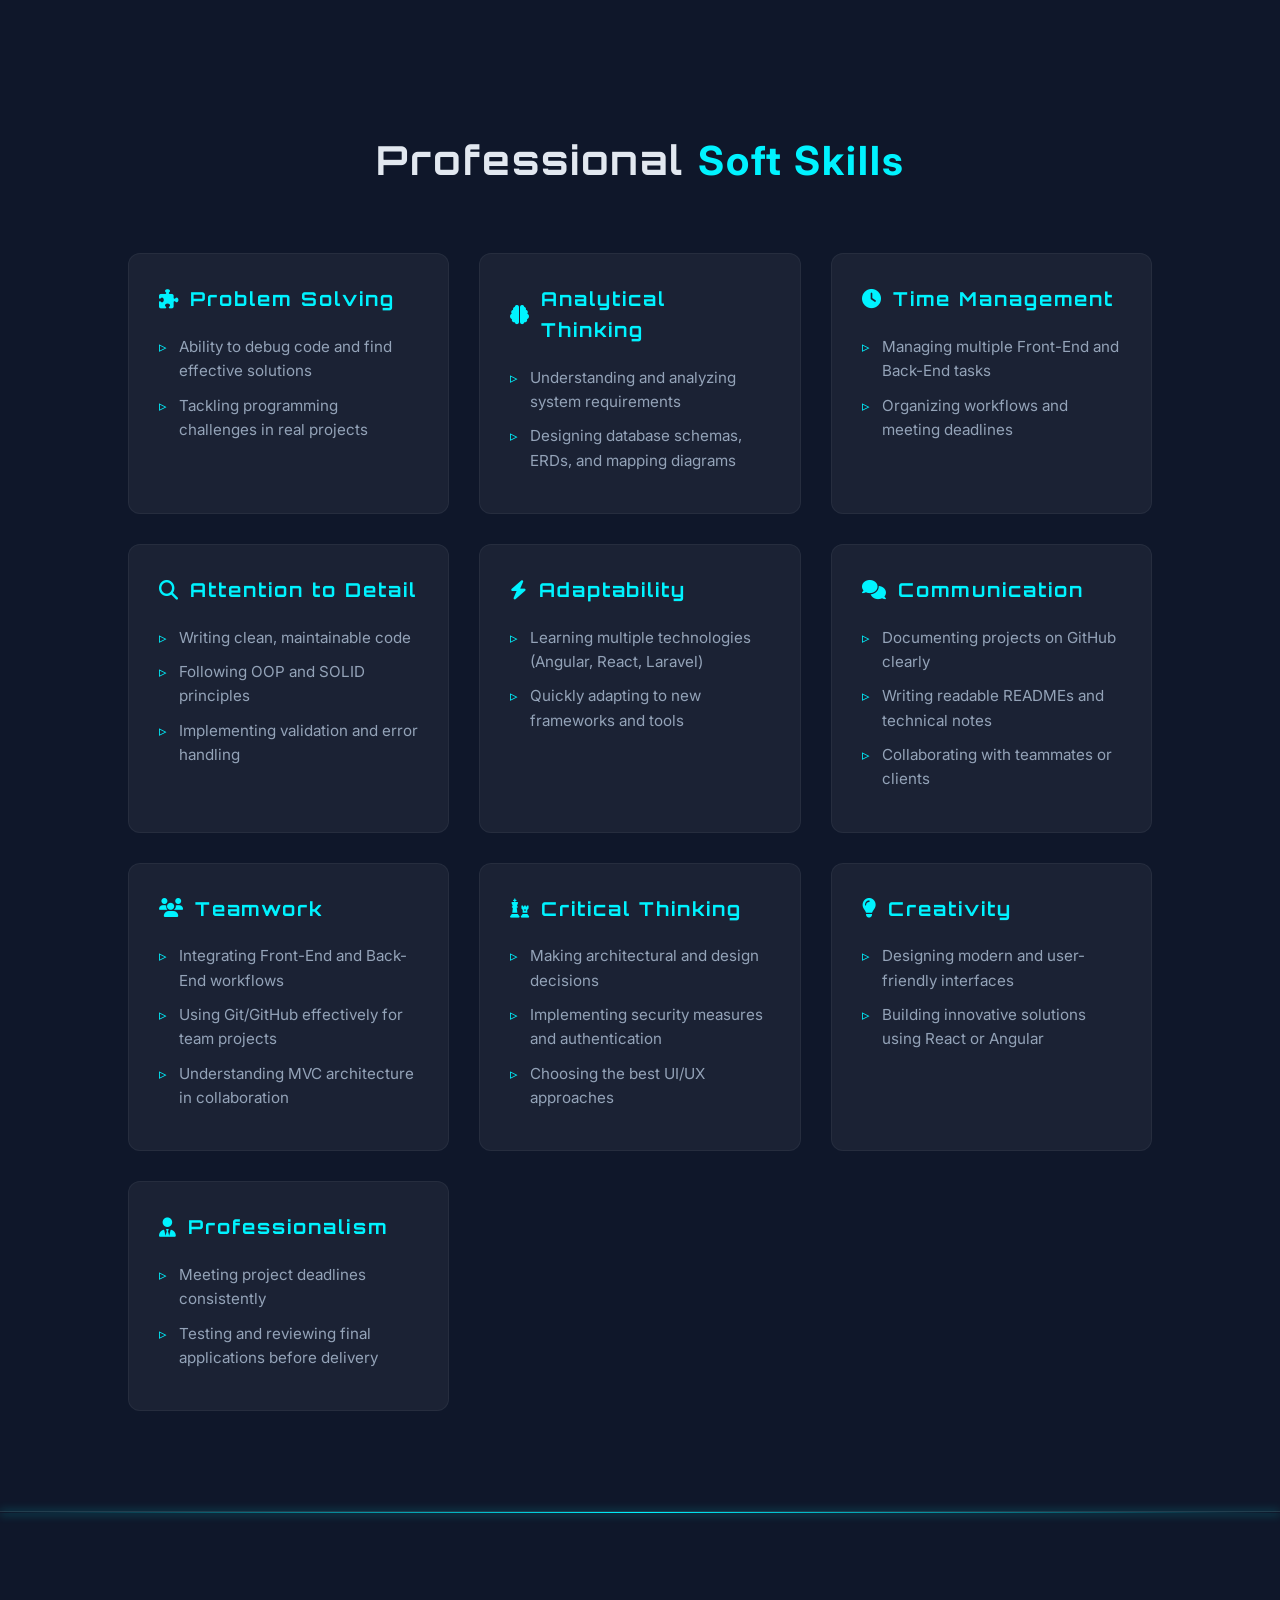
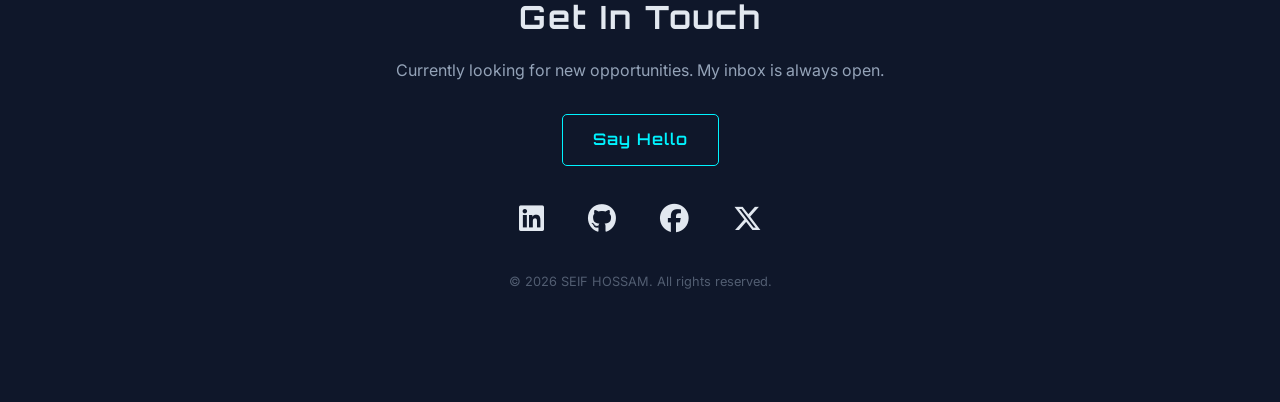
==== commit 32df0c25: "Add VOLT FIT TikTok video link Co-Authored-By: Claude Opus 5.5 <noreply@anthropic.com>" ====
--- a/index.html
+++ b/index.html
@@ -306,6 +306,8 @@
                                 class="fa-brands fa-github"></i></a>
                         <a href="https://play.google.com/store/apps/details?id=com.volt.fit" target="_blank" rel="noopener noreferrer" aria-label="Get VOLT FIT on Google Play"><i
                                 class="fa-solid fa-mobile-screen-button"></i></a>
+                        <a href="https://www.tiktok.com/@khoz3a/video/7696669309711453461" target="_blank" rel="noopener noreferrer" aria-label="Watch VOLT FIT on TikTok"><i
+                                class="fa-brands fa-tiktok"></i></a>
                     </div>
                 </div>
                 <div class="project-title">VOLT FIT - Fitness & Coaching App</div>
@@ -314,6 +316,7 @@
                 </p>
                 <div class="project-card-actions">
                     <a href="https://play.google.com/store/apps/details?id=com.volt.fit" target="_blank" rel="noopener noreferrer" class="btn btn-sm download-btn"><i class="fa-brands fa-google-play"></i> <span>Download App</span></a>
+                    <a href="https://www.tiktok.com/@khoz3a/video/7696669309711453461" target="_blank" rel="noopener noreferrer" class="btn btn-sm btn-outline video-btn"><i class="fa-brands fa-tiktok"></i> <span>Watch on TikTok</span></a>
                     <a href="privacy-policy.html?lang=en" target="_blank" rel="noopener noreferrer" class="btn btn-sm btn-outline privacy-btn"><i class="fa-solid fa-shield-halved"></i> <span>Privacy Policy</span></a>
                 </div>
                 <div class="tech-tags">
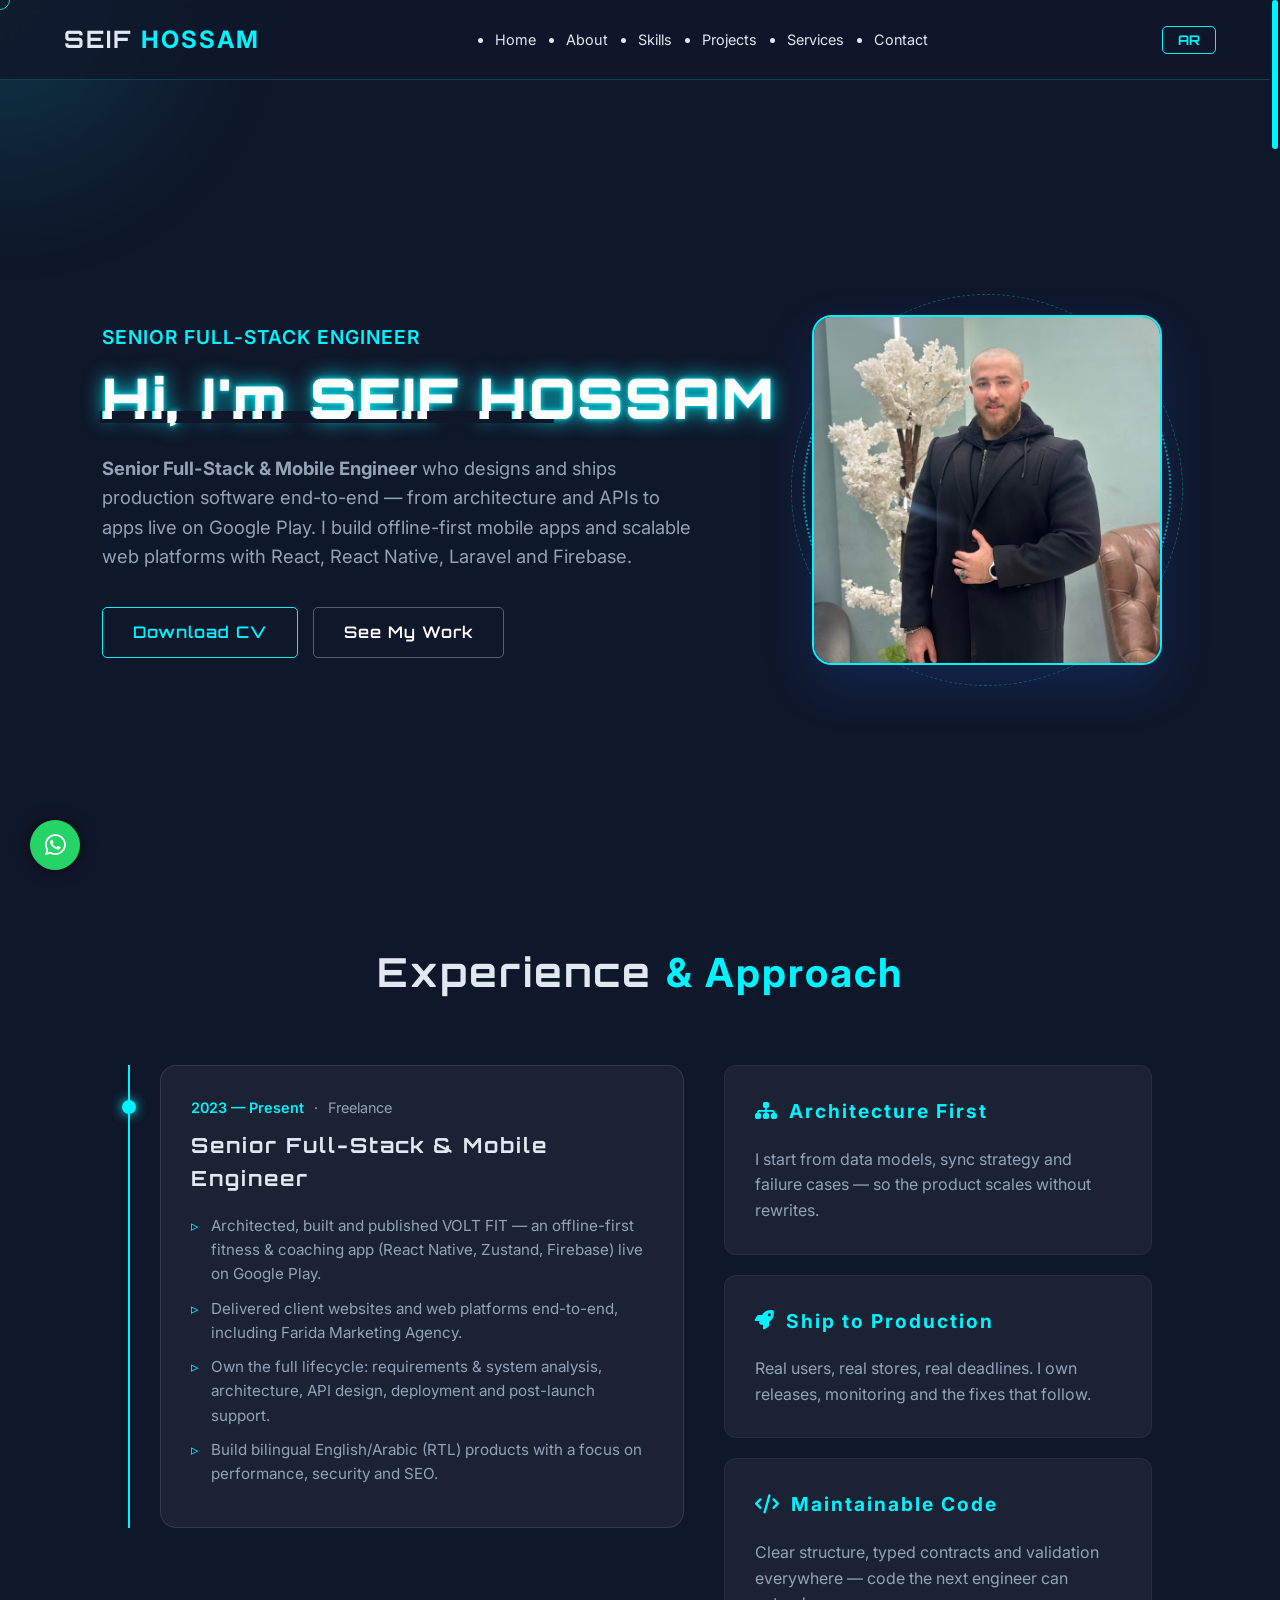
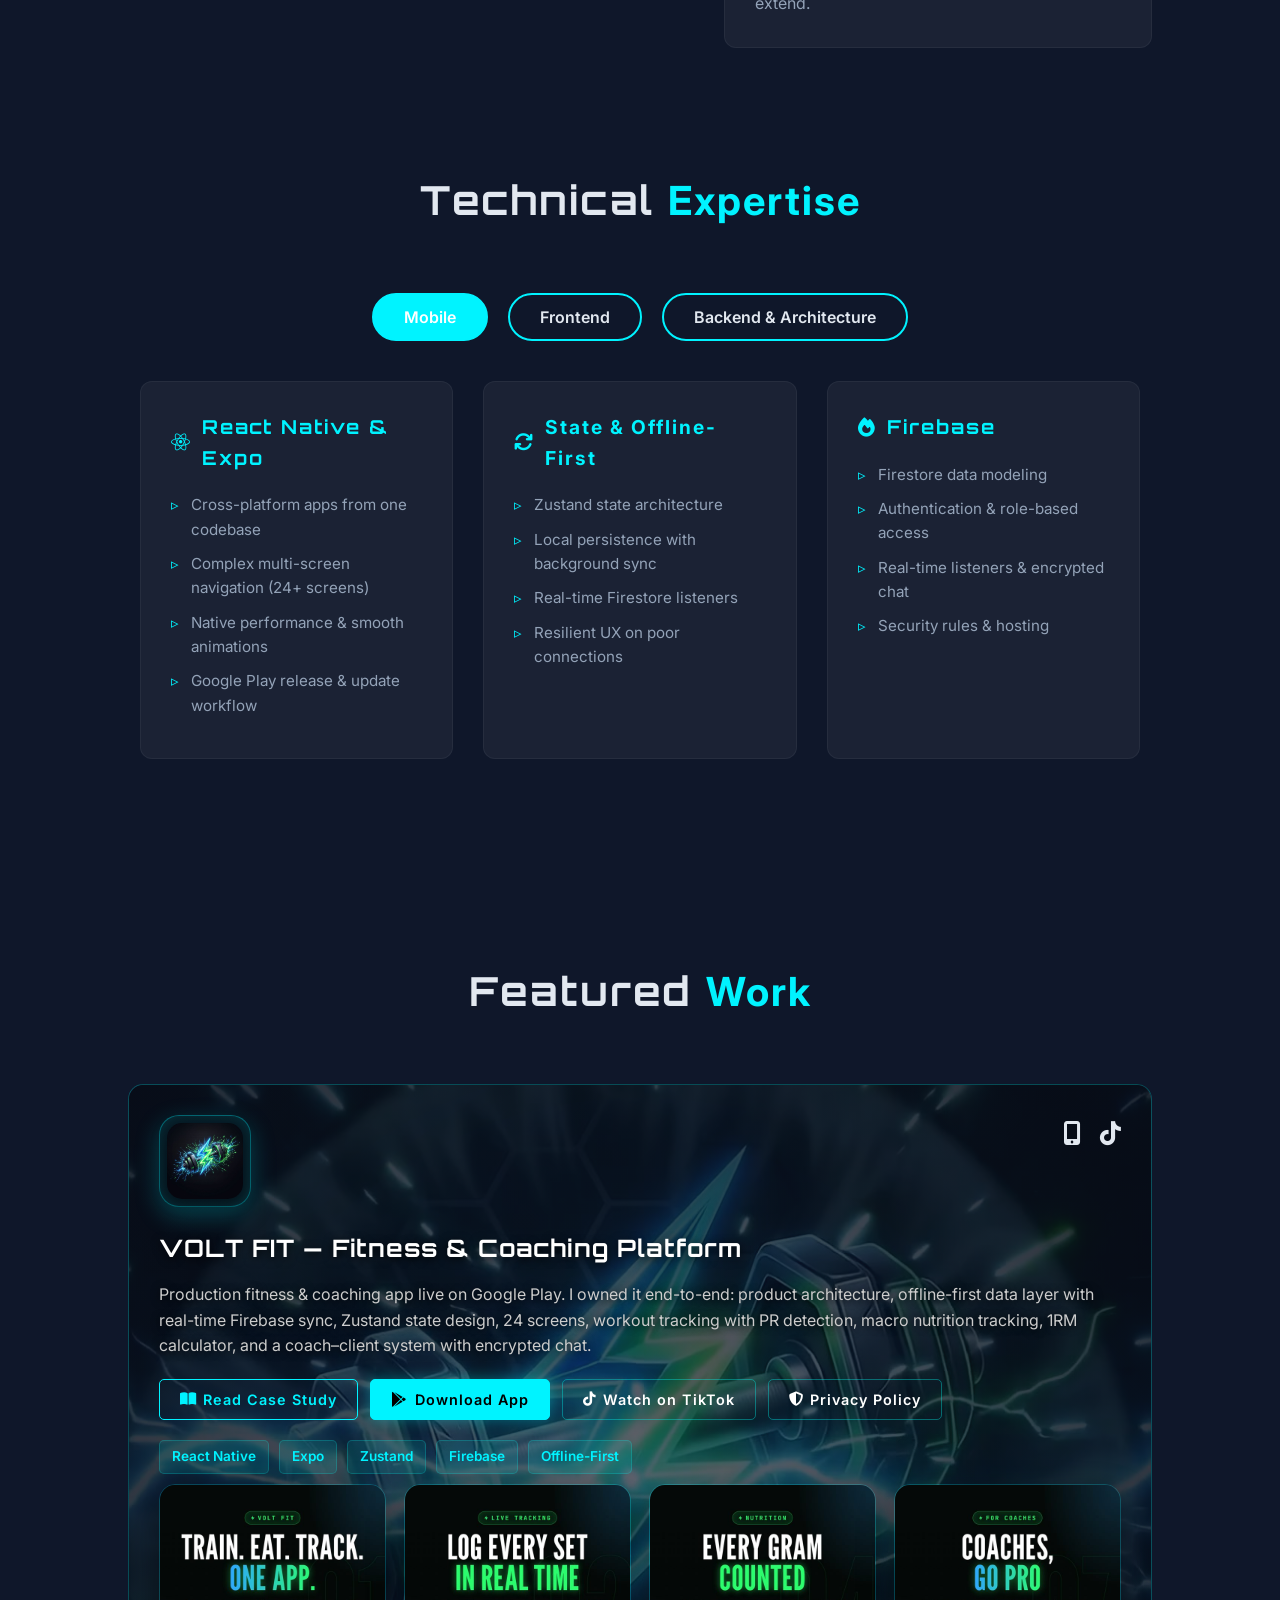
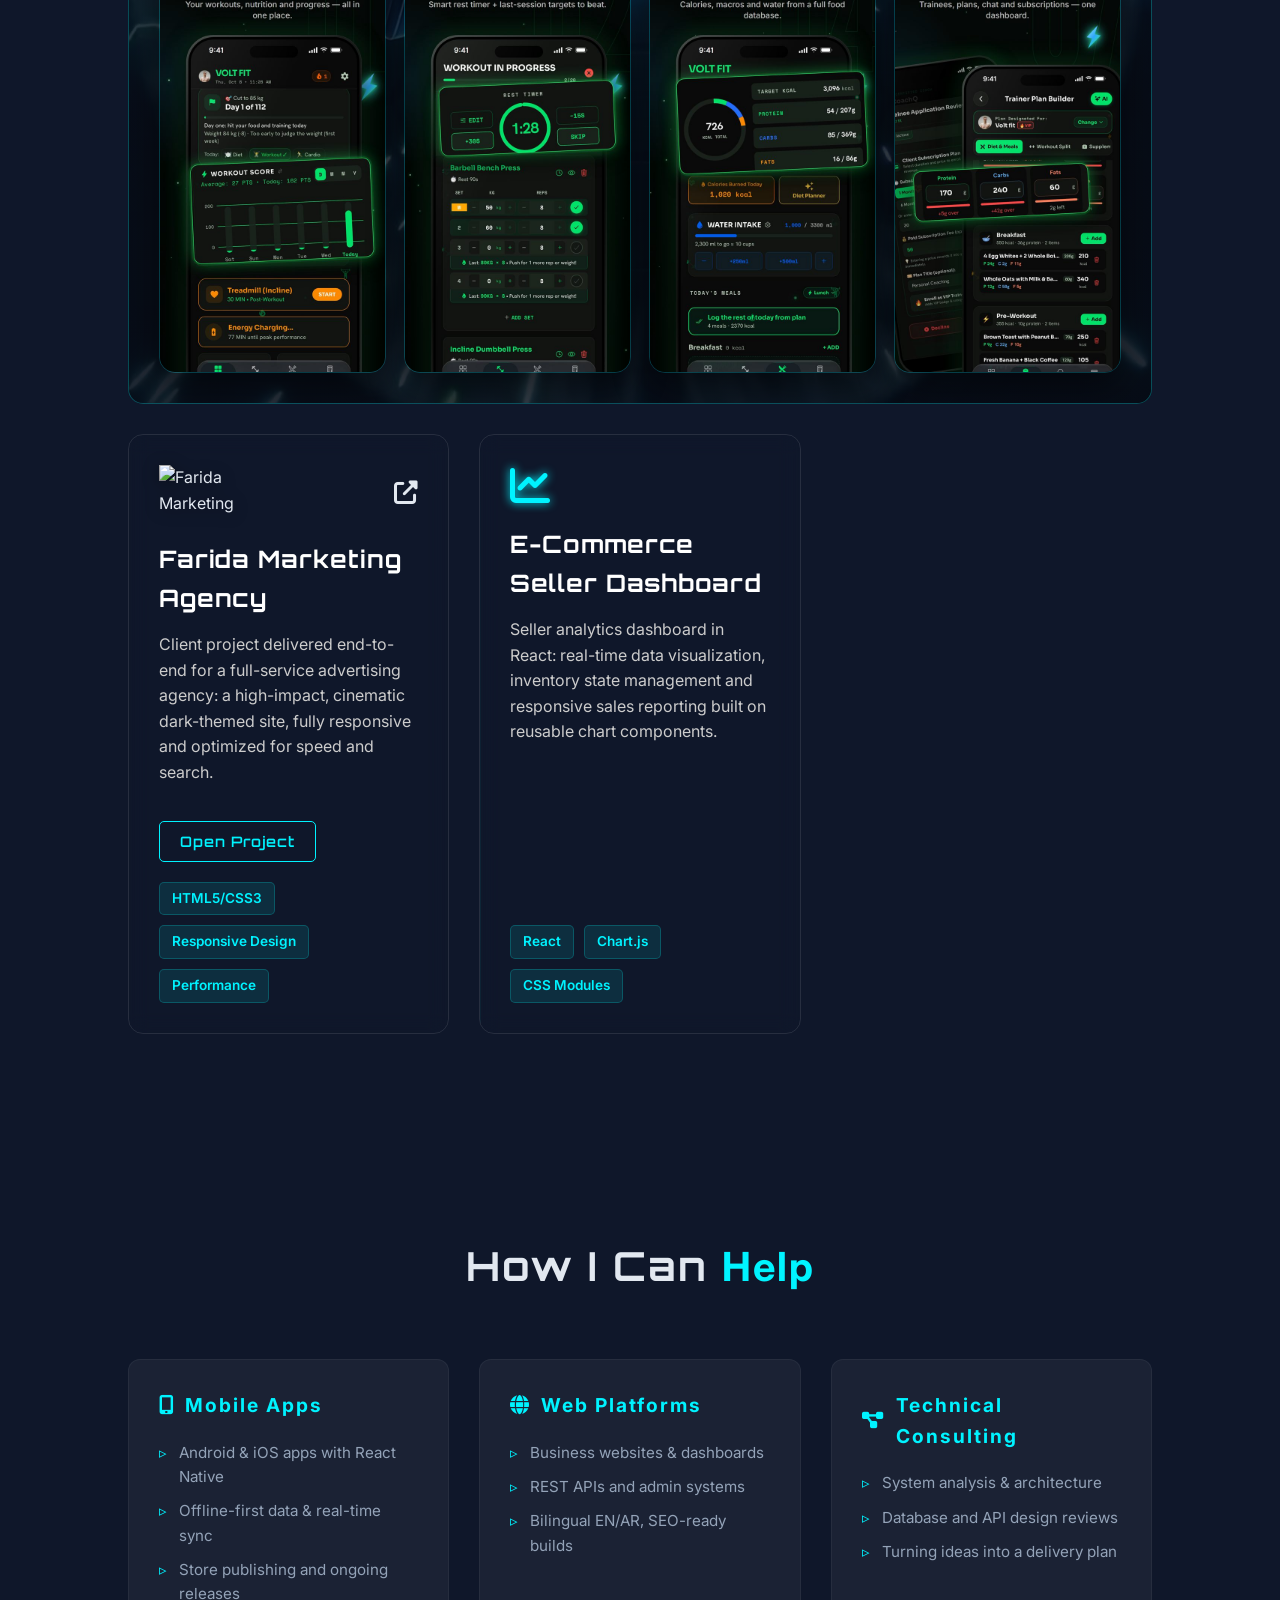
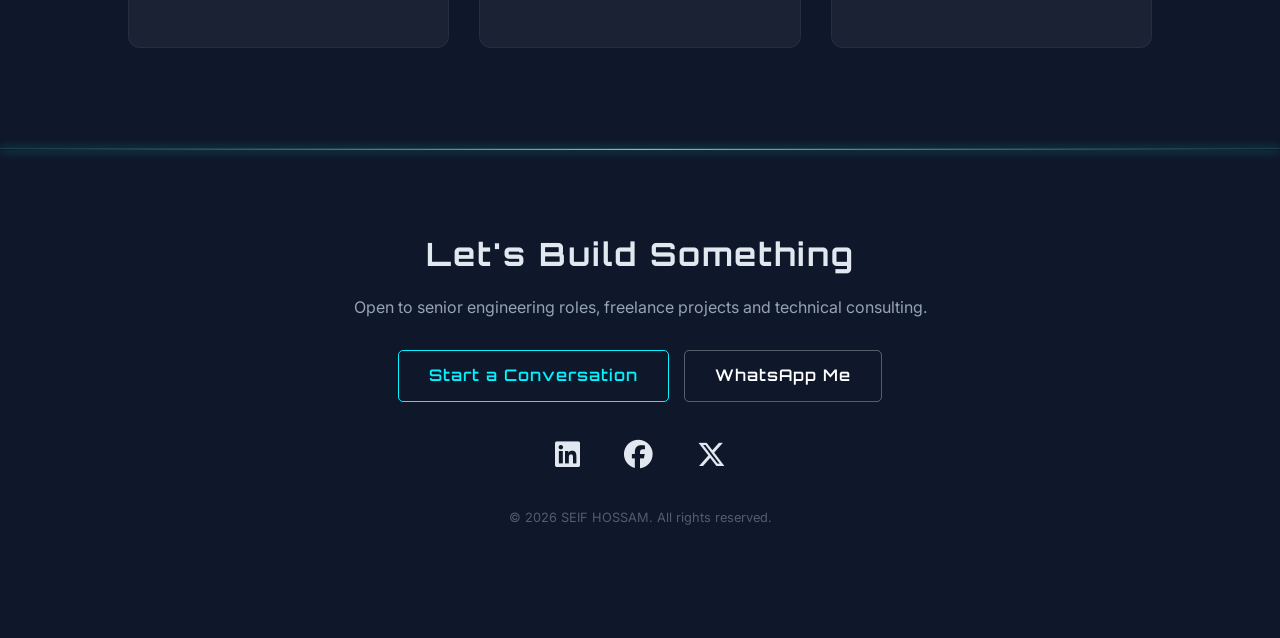
==== commit c05fc8ea: "Rebrand portfolio as senior engineer and add VOLT FIT case study - Replace student wording with Seni" ====
--- a/index.html
+++ b/index.html
@@ -15,16 +15,16 @@
     <meta charset="UTF-8">
     <meta name="viewport" content="width=device-width, initial-scale=1.0">
     <meta name="description"
-        content="SEIF HOSSAM (Seif Khoz3a) - Full Stack Developer & Software Engineer in Egypt. React, React Native, Java, C++, scalable architectures. سيف حسام مبرمج ومطور مواقع وتطبيقات.">
+        content="SEIF HOSSAM (Seif Khoz3a) - Senior Full-Stack & Mobile Engineer in Egypt. Production React Native apps, React and Laravel web platforms, offline-first architecture. سيف حسام مهندس برمجيات ومطور تطبيقات ومواقع.">
     <meta name="keywords"
-        content="SEIF HOSSAM, Seif Khoz3a, Full Stack Developer, Software Engineer, Web Developer, React Developer, React Native Developer, Java Developer, C++ Developer, SEIF HOSSAM Portfolio, Web Development Egypt, سيف حسام, سيف مبرمج, سيف مهندس برمجيات, سيف مطور ويب, تصميم مواقع مصر">
+        content="SEIF HOSSAM, Seif Khoz3a, Senior Full Stack Engineer, Senior Software Engineer, Mobile Engineer, Full Stack Developer, Software Engineer, Web Developer, React Developer, React Native Developer, Java Developer, C++ Developer, SEIF HOSSAM Portfolio, Web Development Egypt, سيف حسام, سيف مبرمج, سيف مهندس برمجيات, سيف مطور ويب, تصميم مواقع مصر">
     <meta name="author" content="SEIF HOSSAM">
     <meta name="robots" content="index, follow">
 
     <!-- Google Verification -->
     <meta name="google-site-verification" content="4gFrhPNAGSiaZAoGVPYX1cQ-fY3A2iVSO8Tg-_n9QdQ" />
 
-    <title>SEIF HOSSAM | Full Stack Developer & Software Engineer Portfolio</title>
+    <title>SEIF HOSSAM | Senior Full-Stack & Mobile Engineer</title>
     <link rel="canonical" href="https://seifhossam.com/">
 
     <!-- Favicon -->
@@ -43,8 +43,8 @@
       "alternateName": ["Seif Khoz3a", "Seif El-Deen Hossam", "سيف حسام"],
       "url": "https://seifhossam.com/",
       "image": "https://seifhossam.com/assets/images/profile.jpg",
-      "jobTitle": "Full-Stack Developer",
-      "description": "SEIF HOSSAM is a Full Stack Developer and Software Engineer specializing in building scalable web applications using React, Java, and C++.",
+      "jobTitle": "Senior Full-Stack & Mobile Engineer",
+      "description": "SEIF HOSSAM is a Senior Full-Stack & Mobile Engineer who designs and ships production mobile apps and web platforms with React Native, React, Laravel and Firebase.",
       "nationality": {
         "@type": "Country",
         "name": "Egypt"
@@ -52,14 +52,13 @@
       "sameAs": [
         "https://www.linkedin.com/in/seifhossam-fullstack/",
         "https://www.facebook.com/sif.hosam.7",
-        "https://x.com/hosam_sif",
-        "https://github.com/seif-cyber"
+        "https://x.com/hosam_sif"
       ],
       "worksFor": {
         "@type": "Organization",
         "name": "Freelance"
       },  
-      "knowsAbout": ["React.js", "React Native", "Java", "C++", "Full-Stack Development", "System Analysis", "SEO", "Software Engineering"]
+      "knowsAbout": ["React Native", "React.js", "Firebase", "Laravel", "Offline-First Architecture", "Full-Stack Development", "System Analysis", "Software Architecture", "SEO"]
     }
     </script>
     <script type="application/ld+json">
@@ -90,9 +89,9 @@
     <meta property="og:site_name" content="SEIF HOSSAM">
     <meta name="application-name" content="SEIF HOSSAM">
     <meta name="apple-mobile-web-app-title" content="SEIF HOSSAM">
-    <meta property="og:title" content="SEIF HOSSAM | Full Stack Developer & Software Engineer">
+    <meta property="og:title" content="SEIF HOSSAM | Senior Full-Stack & Mobile Engineer">
     <meta property="og:description"
-        content="Explore the portfolio of SEIF HOSSAM (Seif Khoz3a), a skilled Full Stack Developer and Software Engineer. View projects, skills, and contact information.">
+        content="Portfolio of SEIF HOSSAM (Seif Khoz3a), Senior Full-Stack & Mobile Engineer. Production apps, case studies, and services.">
     <meta property="og:image" content="https://seifhossam.com/assets/images/profile.jpg">
     <meta property="og:url" content="https://seifhossam.com/">
     <meta property="og:type" content="profile">
@@ -100,13 +99,12 @@
     <meta property="profile:last_name" content="Hossam">
     <meta property="profile:username" content="hosam_sif">
     <meta property="og:see_also" content="https://www.linkedin.com/in/seifhossam-fullstack/">
-    <meta property="og:see_also" content="https://github.com/seif-cyber/">
 
     <!-- Twitter Card -->
     <meta name="twitter:card" content="summary_large_image">
-    <meta name="twitter:title" content="SEIF HOSSAM | Full Stack Developer & Software Engineer">
+    <meta name="twitter:title" content="SEIF HOSSAM | Senior Full-Stack & Mobile Engineer">
     <meta name="twitter:description"
-        content="Official portfolio of SEIF HOSSAM. Expert in Full Stack Web Development, scalable apps, and software architecture.">
+        content="Official portfolio of SEIF HOSSAM. Senior Full-Stack & Mobile Engineer shipping production apps and scalable web platforms.">
     <meta name="twitter:image" content="https://seifhossam.com/assets/images/profile.jpg">
     <meta name="twitter:creator" content="@hosam_sif">
 
@@ -144,13 +142,14 @@
 
     <!-- Navigation -->
     <nav>
-        <div class="logo">SEIF <span style="color: var(--primary);">HOSSAM</span></div>
+        <div class="logo" data-i18n="logo">SEIF <span style="color: var(--primary);">HOSSAM</span></div>
         <ul class="nav-links">
-            <li><a href="#home">Home</a></li>
-            <li><a href="#soft-skills">About</a></li>
-            <li><a href="#skills">Skills</a></li>
-            <li><a href="#projects">Projects</a></li>
-            <li><a href="#contact">Contact</a></li>
+            <li><a href="#home" data-i18n="navHome">Home</a></li>
+            <li><a href="#about" data-i18n="navAbout">About</a></li>
+            <li><a href="#skills" data-i18n="navSkills">Skills</a></li>
+            <li><a href="#projects" data-i18n="navProjects">Projects</a></li>
+            <li><a href="#services" data-i18n="navServices">Services</a></li>
+            <li><a href="#contact" data-i18n="navContact">Contact</a></li>
         </ul>
         <div class="nav-extra">
             <button id="lang-toggle" class="lang-btn">AR</button>
@@ -166,74 +165,135 @@
     <section id="home" class="hero">
         <div class="hero-content">
             <div class="hero-text">
-                <h3 class="slide-in-left"><span class="typed-text">Full Stack Developer & Software Engineer</span></h3>
-                <h1 class="slide-in-left delay-100" data-text="Hi, I'm SEIF HOSSAM">Hi, I'm SEIF HOSSAM</h1>
-                <p class="fade-up delay-200">
-                    A driven <strong>Computer Science Student</strong> and <strong>Software Engineer</strong> skilled in
-                    React, Java, and C++.
-                    I specialize in building scalable, production-ready applications with clean code and modern
-                    architecture.
+                <h3 class="slide-in-left"><span class="typed-text">Senior Full-Stack Engineer</span></h3>
+                <h1 class="slide-in-left delay-100" data-text="Hi, I'm SEIF HOSSAM" data-i18n="greeting">Hi, I'm SEIF HOSSAM</h1>
+                <p class="fade-up delay-200" data-i18n="heroDesc">
+                    <strong>Senior Full-Stack &amp; Mobile Engineer</strong> who designs and ships production
+                    software end-to-end — from architecture and APIs to apps live on Google Play.
+                    I build offline-first mobile apps and scalable web platforms with React, React Native,
+                    Laravel and Firebase.
                 </p>
                 <div class="cta-buttons fade-up delay-300">
-                    <a href="assets/Profile.pdf" class="btn" download>Download CV</a>
-                    <a href="#projects" class="btn btn-outline">See My Work</a>
+                    <a href="assets/Profile.pdf" class="btn" download data-i18n="cv">Download CV</a>
+                    <a href="#projects" class="btn btn-outline" data-i18n="work">See My Work</a>
                 </div>
             </div>
         </div>
 
         <div class="hero-img">
-            <img src="assets/images/profile.jpg" alt="SEIF HOSSAM - Full Stack Developer">
+            <img src="assets/images/profile.jpg" alt="SEIF HOSSAM - Senior Full-Stack & Mobile Engineer">
         </div>
     </section>
 
-
+    <!-- About / Experience Section -->
+    <section class="section" id="about">
+        <h2 class="section-title fade-up" data-i18n="aboutTitle">Experience <span>&amp; Approach</span></h2>
+
+        <div class="experience-layout">
+            <div class="timeline fade-up delay-100">
+                <div class="timeline-item">
+                    <div class="timeline-meta">
+                        <span class="timeline-date" data-i18n="expDate">2023 — Present</span>
+                        <span class="timeline-company" data-i18n="expCompany">Freelance</span>
+                    </div>
+                    <h3 class="timeline-role" data-i18n="expRole">Senior Full-Stack &amp; Mobile Engineer</h3>
+                    <ul class="detailed-list" data-i18n="expList">
+                        <li>Architected, built and published VOLT FIT — an offline-first fitness &amp; coaching app (React Native, Zustand, Firebase) live on Google Play.</li>
+                        <li>Delivered client websites and web platforms end-to-end, including Farida Marketing Agency.</li>
+                        <li>Own the full lifecycle: requirements &amp; system analysis, architecture, API design, deployment and post-launch support.</li>
+                        <li>Build bilingual English/Arabic (RTL) products with a focus on performance, security and SEO.</li>
+                    </ul>
+                </div>
+            </div>
+
+            <div class="principles">
+                <div class="skill-category-card zoom-in delay-100">
+                    <h4><i class="fa-solid fa-sitemap"></i> <span data-i18n="pr1">Architecture First</span></h4>
+                    <p class="principle-text" data-i18n="pr1Desc">I start from data models, sync strategy and failure cases — so the product scales without rewrites.</p>
+                </div>
+                <div class="skill-category-card zoom-in delay-200">
+                    <h4><i class="fa-solid fa-rocket"></i> <span data-i18n="pr2">Ship to Production</span></h4>
+                    <p class="principle-text" data-i18n="pr2Desc">Real users, real stores, real deadlines. I own releases, monitoring and the fixes that follow.</p>
+                </div>
+                <div class="skill-category-card zoom-in delay-300">
+                    <h4><i class="fa-solid fa-code"></i> <span data-i18n="pr3">Maintainable Code</span></h4>
+                    <p class="principle-text" data-i18n="pr3Desc">Clear structure, typed contracts and validation everywhere — code the next engineer can extend.</p>
+                </div>
+            </div>
+        </div>
+    </section>
 
     <section class="section" id="skills">
-        <h2 class="section-title fade-up">Technical <span>Skills & Technologies</span></h2>
+        <h2 class="section-title fade-up" data-i18n="technicalSkills">Technical <span>Expertise</span></h2>
 
         <div class="tabs-container fade-up delay-200">
             <div class="tabs-controls">
-                <button class="tab-btn active" data-target="frontend">Frontend Development</button>
-                <button class="tab-btn" data-target="backend">Backend Development</button>
+                <button class="tab-btn active" data-target="mobile" data-i18n="mobileTab">Mobile</button>
+                <button class="tab-btn" data-target="frontend" data-i18n="frontendTab">Frontend</button>
+                <button class="tab-btn" data-target="backend" data-i18n="backendTab">Backend &amp; Architecture</button>
+            </div>
+
+            <!-- Mobile Content -->
+            <div class="tab-content active" id="mobile">
+                <div class="skills-grid-detailed">
+                    <div class="skill-category-card zoom-in delay-100">
+                        <h4><i class="fa-brands fa-react"></i> React Native &amp; Expo</h4>
+                        <ul class="detailed-list" data-i18n="skRn">
+                            <li>Cross-platform apps from one codebase</li>
+                            <li>Complex multi-screen navigation (24+ screens)</li>
+                            <li>Native performance &amp; smooth animations</li>
+                            <li>Google Play release &amp; update workflow</li>
+                        </ul>
+                    </div>
+                    <div class="skill-category-card zoom-in delay-200">
+                        <h4><i class="fa-solid fa-arrows-rotate"></i> <span data-i18n="skStateTitle">State &amp; Offline-First</span></h4>
+                        <ul class="detailed-list" data-i18n="skState">
+                            <li>Zustand state architecture</li>
+                            <li>Local persistence with background sync</li>
+                            <li>Real-time Firestore listeners</li>
+                            <li>Resilient UX on poor connections</li>
+                        </ul>
+                    </div>
+                    <div class="skill-category-card zoom-in delay-300">
+                        <h4><i class="fa-solid fa-fire"></i> Firebase</h4>
+                        <ul class="detailed-list" data-i18n="skFirebase">
+                            <li>Firestore data modeling</li>
+                            <li>Authentication &amp; role-based access</li>
+                            <li>Real-time listeners &amp; encrypted chat</li>
+                            <li>Security rules &amp; hosting</li>
+                        </ul>
+                    </div>
+                </div>
             </div>
 
             <!-- Frontend Content -->
-            <div class="tab-content active" id="frontend">
+            <div class="tab-content" id="frontend">
                 <div class="skills-grid-detailed">
-                    <!-- Basics -->
                     <div class="skill-category-card zoom-in delay-100">
-                        <h4><i class="fa-brands fa-html5"></i> HTML5 & CSS3</h4>
-                        <ul class="detailed-list">
-                            <li>Semantic HTML5 & Accessibility</li>
-                            <li>Flexbox & Grid Layouts</li>
-                            <li>Responsive Design</li>
-                            <li>SCSS / SASS Preprocessing</li>
-                        </ul>
-                    </div>
-
-                    <!-- Angular -->
+                        <h4><i class="fa-brands fa-react"></i> React.js</h4>
+                        <ul class="detailed-list" data-i18n="skReact">
+                            <li>Component architecture &amp; reusable UI</li>
+                            <li>State management (Context, Zustand)</li>
+                            <li>SPA routing &amp; data fetching</li>
+                            <li>Performance optimization</li>
+                        </ul>
+                    </div>
                     <div class="skill-category-card zoom-in delay-200">
-                        <h4><i class="fa-brands fa-angular"></i> Angular</h4>
-                        <ul class="detailed-list">
-                            <li>TypeScript & OOP Principles</li>
-                            <li>SPA & Routing</li>
-                            <li>Reactive Forms & Validation</li>
-                            <li>Data Binding & Directives</li>
-                            <li>Services & API Handling</li>
-                            <li>Authentication with JWT</li>
-                        </ul>
-                    </div>
-
-                    <!-- React -->
+                        <h4><i class="fa-brands fa-angular"></i> Angular &amp; TypeScript</h4>
+                        <ul class="detailed-list" data-i18n="skAngular">
+                            <li>Typed, OOP-based application design</li>
+                            <li>Reactive forms &amp; validation</li>
+                            <li>Services &amp; API integration</li>
+                            <li>JWT authentication flows</li>
+                        </ul>
+                    </div>
                     <div class="skill-category-card zoom-in delay-300">
-                        <h4><i class="fa-brands fa-react"></i> React.js</h4>
-                        <ul class="detailed-list">
-                            <li>JSX & Components</li>
-                            <li>State & Props Management</li>
-                            <li>Hooks (useState, useEffect)</li>
-                            <li>Context API</li>
-                            <li>React Router (SPA)</li>
-                            <li>UI/UX with Adobe XD</li>
+                        <h4><i class="fa-brands fa-html5"></i> <span data-i18n="skWebTitle">Web Platform</span></h4>
+                        <ul class="detailed-list" data-i18n="skWeb">
+                            <li>Responsive, accessible interfaces</li>
+                            <li>Bilingual EN/AR &amp; RTL layouts</li>
+                            <li>Technical SEO &amp; structured data</li>
+                            <li>UI/UX design handoff</li>
                         </ul>
                     </div>
                 </div>
@@ -242,42 +302,31 @@
             <!-- Backend Content -->
             <div class="tab-content" id="backend">
                 <div class="skills-grid-detailed">
-                    <!-- MySQL -->
                     <div class="skill-category-card zoom-in delay-100">
-                        <h4><i class="fa-solid fa-database"></i> MySQL</h4>
-                        <ul class="detailed-list">
-                            <li>SQL Types & Constraints</li>
-                            <li>Filtering, Sorting & Grouping</li>
-                            <li>Joins & Relations</li>
-                            <li>Data Definition & Modification</li>
-                            <li>Database Connection</li>
-                            <li>Schema Design</li>
-                        </ul>
-                    </div>
-
-                    <!-- PHP / Laravel -->
+                        <h4><i class="fa-brands fa-laravel"></i> PHP &amp; Laravel</h4>
+                        <ul class="detailed-list" data-i18n="skLaravel">
+                            <li>RESTful API design</li>
+                            <li>Authentication, middleware &amp; authorization</li>
+                            <li>Eloquent ORM &amp; MVC architecture</li>
+                            <li>Input validation &amp; web security</li>
+                        </ul>
+                    </div>
                     <div class="skill-category-card zoom-in delay-200">
-                        <h4><i class="fa-brands fa-laravel"></i> PHP & Laravel</h4>
-                        <ul class="detailed-list">
-                            <li>PHP OOP & MVC Pattern</li>
-                            <li>Eloquent ORM</li>
-                            <li>Authentication & Middleware</li>
-                            <li>Restful API Development</li>
-                            <li>Blade Templates</li>
-                            <li>Web Security & Validations</li>
-                        </ul>
-                    </div>
-
-                    <!-- Systems -->
+                        <h4><i class="fa-solid fa-database"></i> <span data-i18n="skDataTitle">Data</span></h4>
+                        <ul class="detailed-list" data-i18n="skData">
+                            <li>Relational schema design (MySQL)</li>
+                            <li>NoSQL modeling (Firestore)</li>
+                            <li>Query optimization &amp; indexing</li>
+                            <li>Data migration &amp; integrity</li>
+                        </ul>
+                    </div>
                     <div class="skill-category-card zoom-in delay-300">
-                        <h4><i class="fa-solid fa-server"></i> System Analysis</h4>
-                        <ul class="detailed-list">
-                            <li>Database Schema & ERD</li>
-                            <li>Use Case & Activity Diagrams</li>
-                            <li>Hosting (Firebase/Hostinger)</li>
-                            <li>Git & GitHub Workflow</li>
-                            <li>API Design Patterns</li>
-                            <li>Freelancing Fundamentals</li>
+                        <h4><i class="fa-solid fa-server"></i> <span data-i18n="skArchTitle">Architecture &amp; Delivery</span></h4>
+                        <ul class="detailed-list" data-i18n="skArch">
+                            <li>System analysis, ERDs &amp; use cases</li>
+                            <li>API contracts &amp; integration design</li>
+                            <li>Git workflows &amp; CI/CD (GitHub Actions)</li>
+                            <li>Deployment &amp; hosting (Firebase, Hostinger)</li>
                         </ul>
                     </div>
                 </div>
@@ -286,12 +335,12 @@
     </section>
 
     <section class="section" id="projects">
-        <h2 class="section-title fade-up">Featured <span>Software Projects</span></h2>
+        <h2 class="section-title fade-up" data-i18n="featuredProjects">Featured <span>Work</span></h2>
         <div class="projects-grid">
             <!-- Project: VOLT FIT -->
-            <div class="project-card voltfit-card slide-in-left delay-100" data-project="voltfit">
+            <div class="project-card voltfit-card voltfit-featured slide-in-left delay-100">
                 <div class="voltfit-video-container">
-                    <video class="voltfit-video-bg" muted playsinline preload="auto">
+                    <video class="voltfit-video-bg" muted playsinline preload="metadata" poster="assets/images/splash_preview.jpg">
                         <source src="assets/vid/splash_video.mp4" type="video/mp4">
                     </video>
                     <div class="voltfit-video-overlay"></div>
@@ -302,22 +351,24 @@
                             alt="VOLT FIT App Logo - Fitness & Coaching Platform by SEIF HOSSAM" class="voltfit-logo">
                     </div>
                     <div class="project-links">
-                        <a href="https://github.com/seif-cyber/" target="_blank" rel="noopener noreferrer" aria-label="GitHub Repository"><i
-                                class="fa-brands fa-github"></i></a>
                         <a href="https://play.google.com/store/apps/details?id=com.volt.fit" target="_blank" rel="noopener noreferrer" aria-label="Get VOLT FIT on Google Play"><i
                                 class="fa-solid fa-mobile-screen-button"></i></a>
                         <a href="https://www.tiktok.com/@khoz3a/video/7696669309711453461" target="_blank" rel="noopener noreferrer" aria-label="Watch VOLT FIT on TikTok"><i
                                 class="fa-brands fa-tiktok"></i></a>
                     </div>
                 </div>
-                <div class="project-title">VOLT FIT - Fitness & Coaching App</div>
-                <p class="project-description">
-                    A high-performance, offline-first cross-platform fitness app built with React Native (Expo) & Zustand. Features 24 screens, real-time Firebase sync, workout tracking with PR detection, 3-color circular macro nutrition tracker, 1RM calculator, and coach management with encrypted chat.
+                <div class="project-title" data-i18n="voltfitTitle">VOLT FIT — Fitness &amp; Coaching Platform</div>
+                <p class="project-description" data-i18n="voltfitDesc">
+                    Production fitness &amp; coaching app live on Google Play. I owned it end-to-end: product
+                    architecture, offline-first data layer with real-time Firebase sync, Zustand state design,
+                    24 screens, workout tracking with PR detection, macro nutrition tracking, 1RM calculator,
+                    and a coach–client system with encrypted chat.
                 </p>
                 <div class="project-card-actions">
-                    <a href="https://play.google.com/store/apps/details?id=com.volt.fit" target="_blank" rel="noopener noreferrer" class="btn btn-sm download-btn"><i class="fa-brands fa-google-play"></i> <span>Download App</span></a>
-                    <a href="https://www.tiktok.com/@khoz3a/video/7696669309711453461" target="_blank" rel="noopener noreferrer" class="btn btn-sm btn-outline video-btn"><i class="fa-brands fa-tiktok"></i> <span>Watch on TikTok</span></a>
-                    <a href="privacy-policy.html?lang=en" target="_blank" rel="noopener noreferrer" class="btn btn-sm btn-outline privacy-btn"><i class="fa-solid fa-shield-halved"></i> <span>Privacy Policy</span></a>
+                    <a href="voltfit/" class="btn btn-sm case-study-btn"><i class="fa-solid fa-book-open"></i> <span data-i18n="caseStudy">Read Case Study</span></a>
+                    <a href="https://play.google.com/store/apps/details?id=com.volt.fit" target="_blank" rel="noopener noreferrer" class="btn btn-sm download-btn"><i class="fa-brands fa-google-play"></i> <span data-i18n="downloadApp">Download App</span></a>
+                    <a href="https://www.tiktok.com/@khoz3a/video/7696669309711453461" target="_blank" rel="noopener noreferrer" class="btn btn-sm btn-outline video-btn"><i class="fa-brands fa-tiktok"></i> <span data-i18n="watchVideo">Watch on TikTok</span></a>
+                    <a href="privacy-policy.html?lang=en" target="_blank" rel="noopener noreferrer" class="btn btn-sm btn-outline privacy-btn"><i class="fa-solid fa-shield-halved"></i> <span data-i18n="privacyPolicy">Privacy Policy</span></a>
                 </div>
                 <div class="tech-tags">
                     <span class="tag">React Native</span>
@@ -326,27 +377,16 @@
                     <span class="tag">Firebase</span>
                     <span class="tag">Offline-First</span>
                 </div>
-            </div>
-
-            <!-- Project 1 -->
-            <div class="project-card zoom-in delay-200" data-project="project1">
-                <div class="project-header">
-                    <i class="fa-regular fa-folder folder-icon"></i>
-                </div>
-                <div class="project-title">E-Commerce Dashboard</div>
-                <p class="project-description">
-                    A comprehensive seller dashboard built with React.js. Features real-time data visualization,
-                    inventory management state, and responsive sales reporting charts.
-                </p>
-                <div class="tech-tags">
-                    <span class="tag">React</span>
-                    <span class="tag">Chart.js</span>
-                    <span class="tag">CSS Modules</span>
-                </div>
-            </div>
-
-            <!-- Project 2 -->
-            <div class="project-card zoom-in delay-300" data-project="project2">
+                <a href="voltfit/" class="voltfit-shots" aria-label="VOLT FIT case study">
+                    <img src="assets/images/voltfit/en-1.jpg" data-src-ar="assets/images/voltfit/ar-1.jpg" alt="VOLT FIT home dashboard" loading="lazy" width="600" height="1300">
+                    <img src="assets/images/voltfit/en-2.jpg" data-src-ar="assets/images/voltfit/ar-2.jpg" alt="VOLT FIT live workout tracking with rest timer" loading="lazy" width="600" height="1300">
+                    <img src="assets/images/voltfit/en-4.jpg" data-src-ar="assets/images/voltfit/ar-4.jpg" alt="VOLT FIT nutrition and macro tracking" loading="lazy" width="600" height="1300">
+                    <img src="assets/images/voltfit/en-7.jpg" data-src-ar="assets/images/voltfit/ar-7.jpg" alt="VOLT FIT coach dashboard" loading="lazy" width="600" height="1300">
+                </a>
+            </div>
+
+            <!-- Project: Farida -->
+            <div class="project-card zoom-in delay-200">
                 <div class="project-header">
                     <img src="https://farida-eg.com/pics/logo.png"
                         alt="Farida Marketing Agency Logo - Web Development Project by SEIF HOSSAM" class="farida-logo"
@@ -356,163 +396,84 @@
                             aria-label="Live Site"><i class="fa-solid fa-external-link-alt"></i></a>
                     </div>
                 </div>
-                <div class="project-title">Farida Marketing Agency</div>
-                <p class="project-description">
-                    A premium, full-service advertising and marketing platform. Features a high-impact, dark-themed
-                    cinematic design showcasing strategic branding and digital marketing services.
+                <div class="project-title" data-i18n="project2Title">Farida Marketing Agency</div>
+                <p class="project-description" data-i18n="project2Desc">
+                    Client project delivered end-to-end for a full-service advertising agency: a high-impact,
+                    cinematic dark-themed site, fully responsive and optimized for speed and search.
                 </p>
                 <a href="https://farida-eg.com/" target="_blank" rel="noopener noreferrer" class="btn btn-sm"
-                    style="margin-bottom: 20px;">Open Project</a>
+                    style="margin-bottom: 20px;" data-i18n="openProject">Open Project</a>
                 <div class="tech-tags">
                     <span class="tag">HTML5/CSS3</span>
                     <span class="tag">Responsive Design</span>
-                    <span class="tag">Animations</span>
-                </div>
-            </div>
-
-            <!-- Project 3 -->
-            <div class="project-card slide-in-right delay-200" data-project="project3">
+                    <span class="tag">Performance</span>
+                </div>
+            </div>
+
+            <!-- Project: E-Commerce Dashboard -->
+            <div class="project-card zoom-in delay-300">
                 <div class="project-header">
-                    <i class="fa-regular fa-folder folder-icon"></i>
-                    <div class="project-links">
-                        <a href="https://github.com/seif-cyber/to-do-list" target="_blank" rel="noopener noreferrer" aria-label="GitHub Repository"><i
-                                class="fa-brands fa-github"></i></a>
-                        <a href="https://seif-khoz3a-to-do-list1.netlify.app/" target="_blank" rel="noopener noreferrer"
-                            aria-label="Live Demo"><i class="fa-solid fa-external-link-alt"></i></a>
-                    </div>
-                </div>
-                <div class="project-title">Study To-Do List</div>
-                <p class="project-description">
-                    A specific productivity application designed to help organize study schedules. Features persistent
-                    task storage and a focused, distraction-free interface.
+                    <i class="fa-solid fa-chart-line folder-icon"></i>
+                </div>
+                <div class="project-title" data-i18n="project1Title">E-Commerce Seller Dashboard</div>
+                <p class="project-description" data-i18n="project1Desc">
+                    Seller analytics dashboard in React: real-time data visualization, inventory state management
+                    and responsive sales reporting built on reusable chart components.
                 </p>
-                <a href="https://seif-khoz3a-to-do-list1.netlify.app/" target="_blank" rel="noopener noreferrer"
-                    class="btn btn-sm" style="margin-bottom: 20px;">Open Project</a>
                 <div class="tech-tags">
-                    <span class="tag">JavaScript</span>
-                    <span class="tag">LocalStorage</span>
-                    <span class="tag">CSS3</span>
+                    <span class="tag">React</span>
+                    <span class="tag">Chart.js</span>
+                    <span class="tag">CSS Modules</span>
                 </div>
             </div>
         </div>
     </section>
 
-    <!-- --- Soft Skills Section --- -->
-    <section class="section" id="soft-skills">
-        <h2 class="section-title fade-up">Professional <span>Soft Skills</span></h2>
+    <!-- Services Section -->
+    <section class="section" id="services">
+        <h2 class="section-title fade-up" data-i18n="servicesTitle">How I Can <span>Help</span></h2>
 
         <div class="skills-grid-detailed">
-            <!-- Problem Solving -->
             <div class="skill-category-card zoom-in delay-100">
-                <h4><i class="fa-solid fa-puzzle-piece"></i> Problem Solving</h4>
-                <ul class="detailed-list">
-                    <li>Ability to debug code and find effective solutions</li>
-                    <li>Tackling programming challenges in real projects</li>
+                <h4><i class="fa-solid fa-mobile-screen-button"></i> <span data-i18n="sv1">Mobile Apps</span></h4>
+                <ul class="detailed-list" data-i18n="sv1List">
+                    <li>Android &amp; iOS apps with React Native</li>
+                    <li>Offline-first data &amp; real-time sync</li>
+                    <li>Store publishing and ongoing releases</li>
                 </ul>
             </div>
-
-            <!-- Analytical Thinking -->
             <div class="skill-category-card zoom-in delay-200">
-                <h4><i class="fa-solid fa-brain"></i> Analytical Thinking</h4>
-                <ul class="detailed-list">
-                    <li>Understanding and analyzing system requirements</li>
-                    <li>Designing database schemas, ERDs, and mapping diagrams</li>
+                <h4><i class="fa-solid fa-globe"></i> <span data-i18n="sv2">Web Platforms</span></h4>
+                <ul class="detailed-list" data-i18n="sv2List">
+                    <li>Business websites &amp; dashboards</li>
+                    <li>REST APIs and admin systems</li>
+                    <li>Bilingual EN/AR, SEO-ready builds</li>
                 </ul>
             </div>
-
-            <!-- Time Management -->
             <div class="skill-category-card zoom-in delay-300">
-                <h4><i class="fa-solid fa-clock"></i> Time Management</h4>
-                <ul class="detailed-list">
-                    <li>Managing multiple Front-End and Back-End tasks</li>
-                    <li>Organizing workflows and meeting deadlines</li>
+                <h4><i class="fa-solid fa-diagram-project"></i> <span data-i18n="sv3">Technical Consulting</span></h4>
+                <ul class="detailed-list" data-i18n="sv3List">
+                    <li>System analysis &amp; architecture</li>
+                    <li>Database and API design reviews</li>
+                    <li>Turning ideas into a delivery plan</li>
                 </ul>
             </div>
-
-            <!-- Attention to Detail -->
-            <div class="skill-category-card zoom-in delay-100">
-                <h4><i class="fa-solid fa-magnifying-glass"></i> Attention to Detail</h4>
-                <ul class="detailed-list">
-                    <li>Writing clean, maintainable code</li>
-                    <li>Following OOP and SOLID principles</li>
-                    <li>Implementing validation and error handling</li>
-                </ul>
-            </div>
-
-            <!-- Adaptability -->
-            <div class="skill-category-card zoom-in delay-200">
-                <h4><i class="fa-solid fa-bolt"></i> Adaptability</h4>
-                <ul class="detailed-list">
-                    <li>Learning multiple technologies (Angular, React, Laravel)</li>
-                    <li>Quickly adapting to new frameworks and tools</li>
-                </ul>
-            </div>
-
-            <!-- Communication -->
-            <div class="skill-category-card zoom-in delay-300">
-                <h4><i class="fa-solid fa-comments"></i> Communication</h4>
-                <ul class="detailed-list">
-                    <li>Documenting projects on GitHub clearly</li>
-                    <li>Writing readable READMEs and technical notes</li>
-                    <li>Collaborating with teammates or clients</li>
-                </ul>
-            </div>
-
-            <!-- Teamwork -->
-            <div class="skill-category-card zoom-in delay-100">
-                <h4><i class="fa-solid fa-users"></i> Teamwork</h4>
-                <ul class="detailed-list">
-                    <li>Integrating Front-End and Back-End workflows</li>
-                    <li>Using Git/GitHub effectively for team projects</li>
-                    <li>Understanding MVC architecture in collaboration</li>
-                </ul>
-            </div>
-
-            <!-- Critical Thinking -->
-            <div class="skill-category-card zoom-in delay-200">
-                <h4><i class="fa-solid fa-chess"></i> Critical Thinking</h4>
-                <ul class="detailed-list">
-                    <li>Making architectural and design decisions</li>
-                    <li>Implementing security measures and authentication</li>
-                    <li>Choosing the best UI/UX approaches</li>
-                </ul>
-            </div>
-
-            <!-- Creativity -->
-            <div class="skill-category-card zoom-in delay-300">
-                <h4><i class="fa-solid fa-lightbulb"></i> Creativity</h4>
-                <ul class="detailed-list">
-                    <li>Designing modern and user-friendly interfaces</li>
-                    <li>Building innovative solutions using React or Angular</li>
-                </ul>
-            </div>
-
-            <!-- Professionalism -->
-            <div class="skill-category-card zoom-in delay-100">
-                <h4><i class="fa-solid fa-user-tie"></i> Professionalism</h4>
-                <ul class="detailed-list">
-                    <li>Meeting project deadlines consistently</li>
-                    <li>Testing and reviewing final applications before delivery</li>
-                </ul>
-            </div>
         </div>
     </section>
 
     <footer id="contact" class="fade-in">
-        <h2>Get In Touch</h2>
-        <p>Currently looking for new opportunities. My inbox is always open.</p>
+        <h2 data-i18n="getInTouch">Let's Build Something</h2>
+        <p data-i18n="footerDesc">Open to senior engineering roles, freelance projects and technical consulting.</p>
 
         <div class="cta-buttons" style="margin-bottom: 30px; justify-content: center;">
-            <a href="mailto:sifhosam67@gmail.com" class="btn">Say Hello</a>
+            <a href="mailto:sifhosam67@gmail.com" class="btn" data-i18n="sayHello">Start a Conversation</a>
+            <a href="https://wa.me/201090066885" target="_blank" rel="noopener noreferrer" class="btn btn-outline" data-i18n="whatsapp">WhatsApp Me</a>
         </div>
 
         <div class="social-links">
             <a href="https://www.linkedin.com/in/seifhossam-fullstack/" target="_blank" rel="noopener noreferrer"
                 title="LinkedIn">
                 <i class="fa-brands fa-linkedin"></i>
-            </a>
-            <a href="https://github.com/seif-cyber/" target="_blank" rel="noopener noreferrer" title="GitHub">
-                <i class="fa-brands fa-github"></i>
             </a>
             <a href="https://www.facebook.com/sif.hosam.7" target="_blank" rel="noopener noreferrer" title="Facebook">
                 <i class="fa-brands fa-facebook"></i>
@@ -522,7 +483,7 @@
             </a>
         </div>
 
-        <p style="margin-top: 30px; font-size: 0.8rem; opacity: 0.5;">© 2026 SEIF HOSSAM. All rights reserved.</p>
+        <p style="margin-top: 30px; font-size: 0.8rem; opacity: 0.5;" data-i18n="rights">© 2026 SEIF HOSSAM. All rights reserved.</p>
     </footer>
 
     <!-- Libraries -->
@@ -541,4 +502,4 @@
     <script src="js/main.js"></script>
 </body>
 
-</html>+</html>
--- a/css/main.css
+++ b/css/main.css
@@ -10,4 +10,6 @@
 @import 'components/hero.css';
 @import 'components/buttons.css';
 @import 'components/cards.css';
-@import 'components/footer.css';+@import 'components/footer.css';
+@import 'components/experience.css';
+@import 'components/voltfit.css';
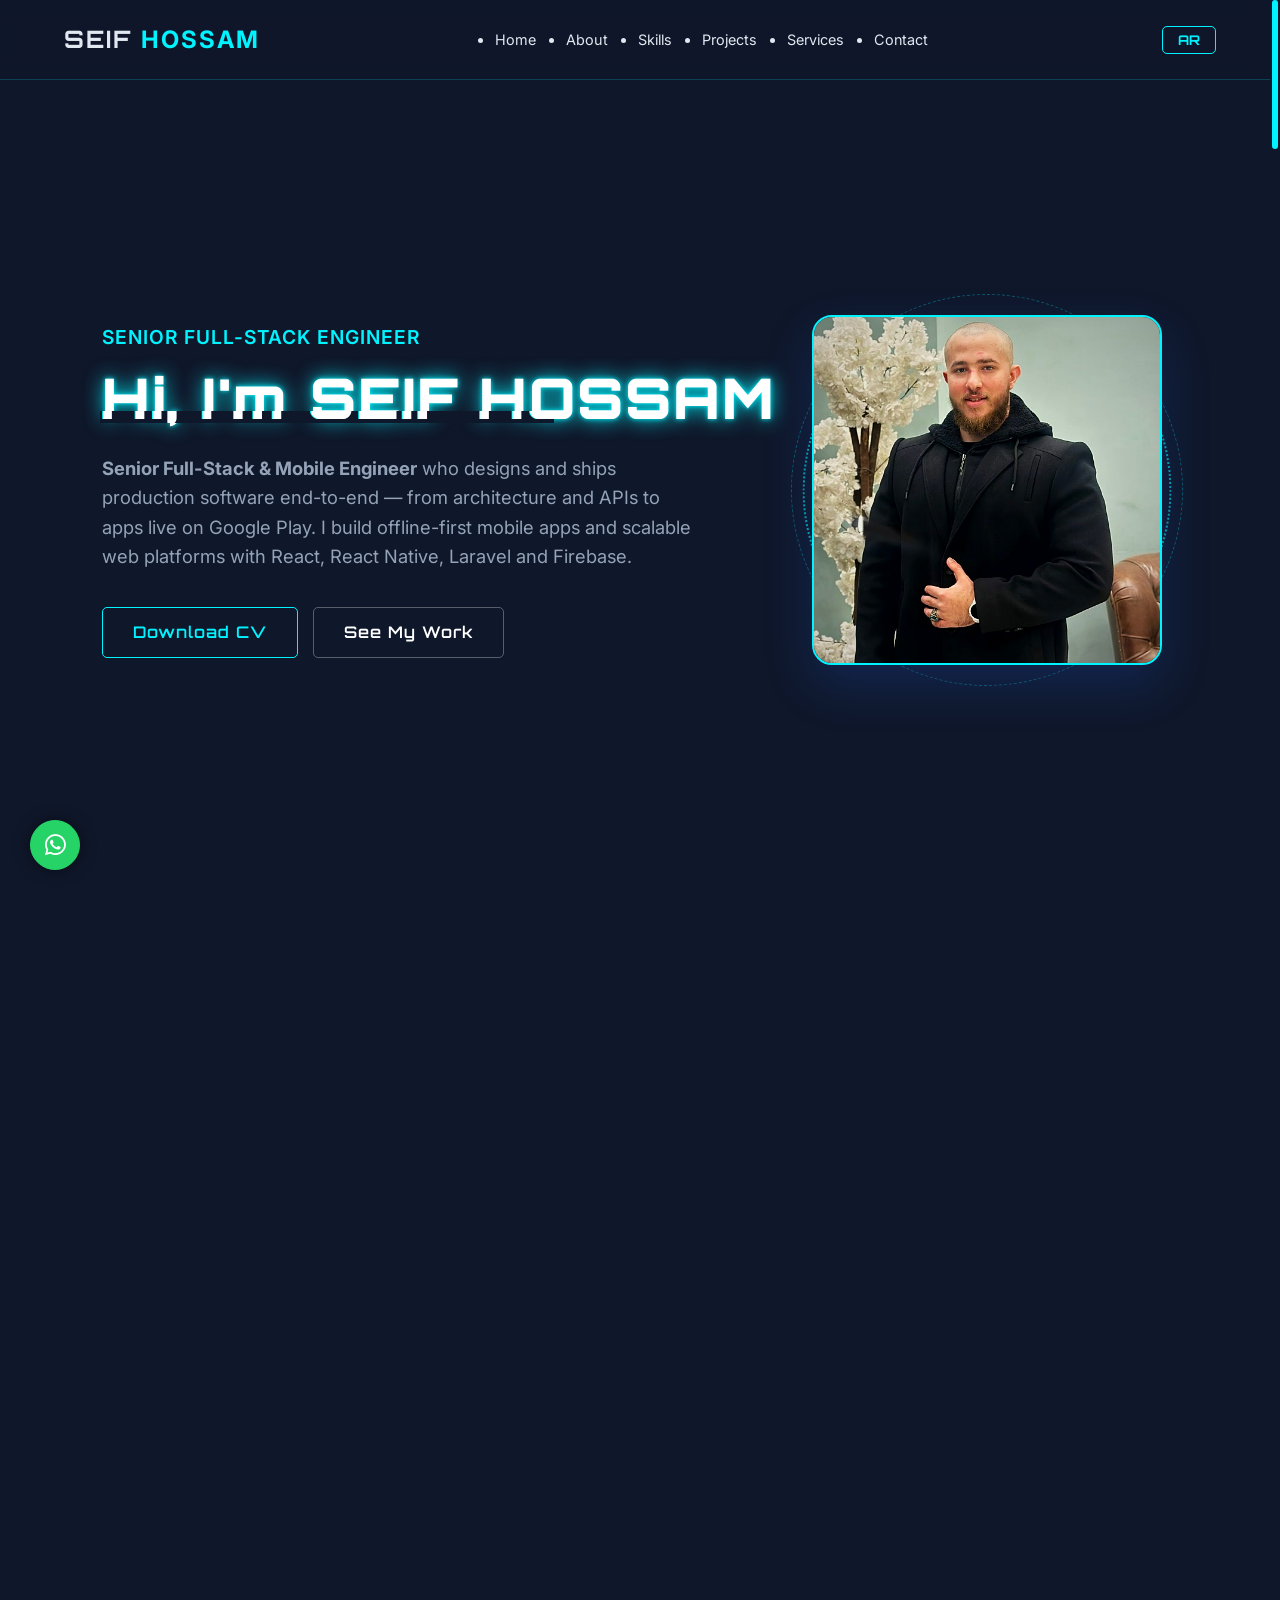
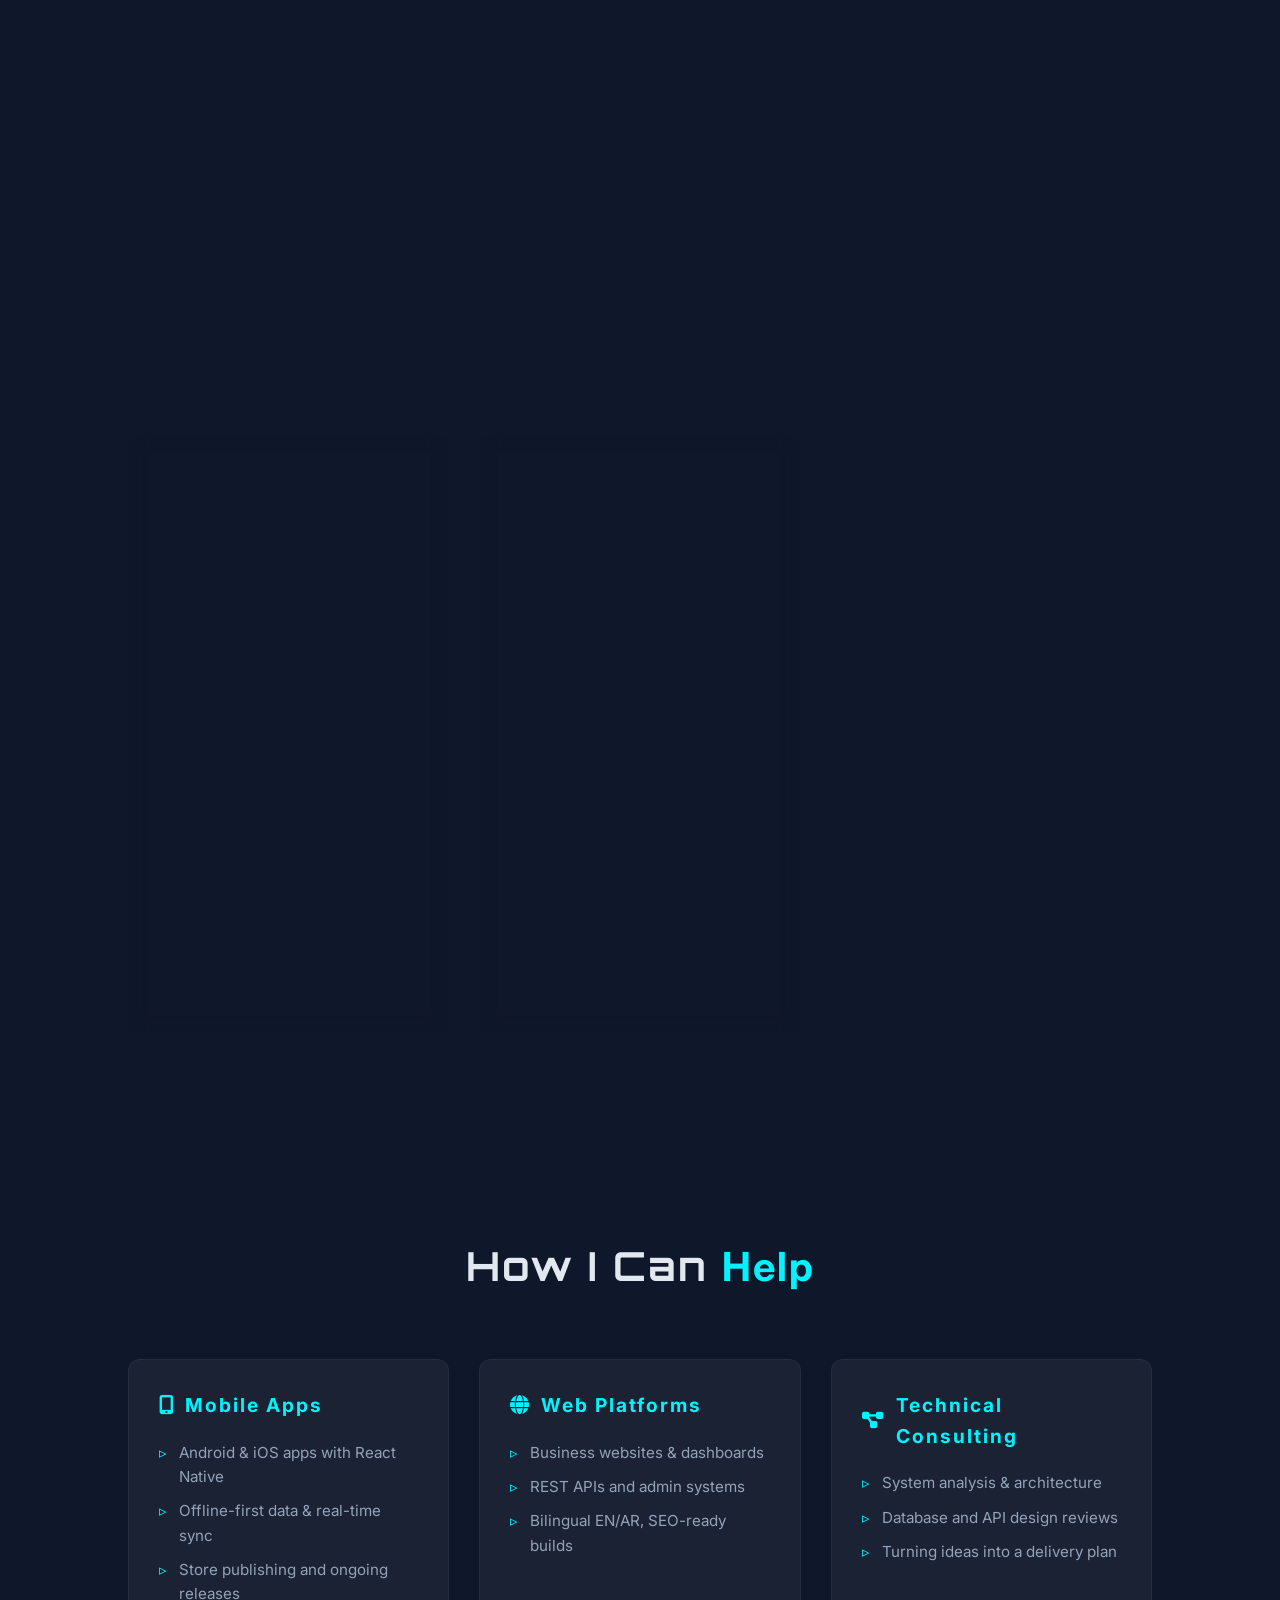
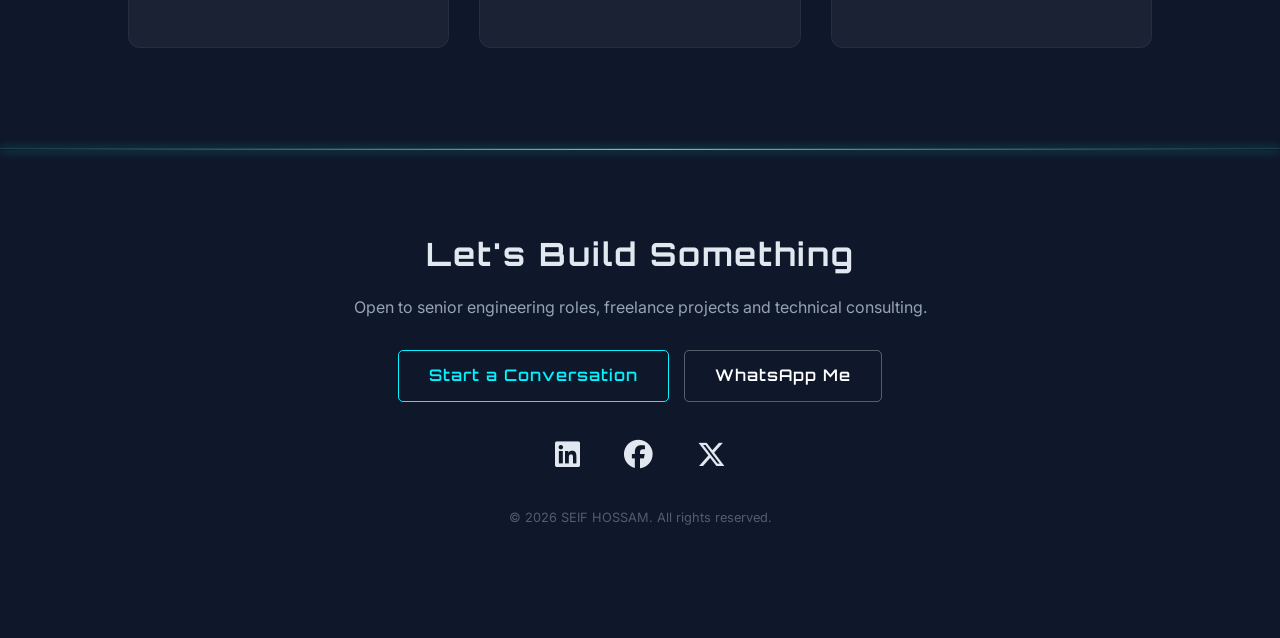
==== commit 4e528dc9: "Speed up page load and add SH loading screen - Re-encode VOLT FIT background video at 480p (WebM + M" ====
--- a/index.html
+++ b/index.html
@@ -1,505 +1,735 @@
-<!DOCTYPE html>
-<html lang="en">
-
-<head>
-    <!-- Google tag (gtag.js) -->
-    <script async src="https://www.googletagmanager.com/gtag/js?id=G-Z4P0SPSK3F"></script>
-    <script>
-        window.dataLayer = window.dataLayer || [];
-        function gtag() { dataLayer.push(arguments); }
-        gtag('js', new Date());
-
-        gtag('config', 'G-Z4P0SPSK3F');
-    </script>
-
-    <meta charset="UTF-8">
-    <meta name="viewport" content="width=device-width, initial-scale=1.0">
-    <meta name="description"
-        content="SEIF HOSSAM (Seif Khoz3a) - Senior Full-Stack & Mobile Engineer in Egypt. Production React Native apps, React and Laravel web platforms, offline-first architecture. سيف حسام مهندس برمجيات ومطور تطبيقات ومواقع.">
-    <meta name="keywords"
-        content="SEIF HOSSAM, Seif Khoz3a, Senior Full Stack Engineer, Senior Software Engineer, Mobile Engineer, Full Stack Developer, Software Engineer, Web Developer, React Developer, React Native Developer, Java Developer, C++ Developer, SEIF HOSSAM Portfolio, Web Development Egypt, سيف حسام, سيف مبرمج, سيف مهندس برمجيات, سيف مطور ويب, تصميم مواقع مصر">
-    <meta name="author" content="SEIF HOSSAM">
-    <meta name="robots" content="index, follow">
-
-    <!-- Google Verification -->
-    <meta name="google-site-verification" content="4gFrhPNAGSiaZAoGVPYX1cQ-fY3A2iVSO8Tg-_n9QdQ" />
-
-    <title>SEIF HOSSAM | Senior Full-Stack & Mobile Engineer</title>
-    <link rel="canonical" href="https://seifhossam.com/">
-
-    <!-- Favicon -->
-    <link rel="apple-touch-icon" sizes="180x180" href="assets/favicon_io/apple-touch-icon.png">
-    <link rel="icon" type="image/png" sizes="32x32" href="assets/favicon_io/favicon-32x32.png">
-    <link rel="icon" type="image/png" sizes="16x16" href="assets/favicon_io/favicon-16x16.png">
-    <link rel="manifest" href="assets/favicon_io/site.webmanifest">
-    <link rel="shortcut icon" href="assets/favicon_io/favicon.ico">
-
-    <!-- Structured Data (JSON-LD) for SEO -->
-    <script type="application/ld+json">
-    {
-      "@context": "https://schema.org/",
-      "@type": "Person",
-      "name": "SEIF HOSSAM",
-      "alternateName": ["Seif Khoz3a", "Seif El-Deen Hossam", "سيف حسام"],
-      "url": "https://seifhossam.com/",
-      "image": "https://seifhossam.com/assets/images/profile.jpg",
-      "jobTitle": "Senior Full-Stack & Mobile Engineer",
-      "description": "SEIF HOSSAM is a Senior Full-Stack & Mobile Engineer who designs and ships production mobile apps and web platforms with React Native, React, Laravel and Firebase.",
-      "nationality": {
-        "@type": "Country",
-        "name": "Egypt"
-      },
-      "sameAs": [
-        "https://www.linkedin.com/in/seifhossam-fullstack/",
-        "https://www.facebook.com/sif.hosam.7",
-        "https://x.com/hosam_sif"
-      ],
-      "worksFor": {
-        "@type": "Organization",
-        "name": "Freelance"
-      },  
-      "knowsAbout": ["React Native", "React.js", "Firebase", "Laravel", "Offline-First Architecture", "Full-Stack Development", "System Analysis", "Software Architecture", "SEO"]
-    }
-    </script>
-    <script type="application/ld+json">
-    {
-      "@context": "https://schema.org/",
-      "@type": "WebSite",
-      "name": "SEIF HOSSAM",
-      "url": "https://seifhossam.com/",
-      "alternateName": ["SEIF HOSSAM Portfolio", "Seif Khoz3a Portfolio"]
-    }
-    </script>
-
-    <script type="application/ld+json">
-    {
-      "@context": "https://schema.org/",
-      "@type": "MobileApplication",
-      "name": "VOLT FIT: Workout & Coaching",
-      "operatingSystem": "Android",
-      "applicationCategory": "HealthApplication",
-      "url": "https://play.google.com/store/apps/details?id=com.volt.fit",
-      "image": "https://seifhossam.com/assets/images/voltfit-icon.png",
-      "author": { "@type": "Person", "name": "SEIF HOSSAM", "url": "https://seifhossam.com/" },
-      "offers": { "@type": "Offer", "price": "0", "priceCurrency": "USD" }
-    }
-    </script>
-
-    <!-- Social Media Meta Tags (Open Graph / Twitter) -->
-    <meta property="og:site_name" content="SEIF HOSSAM">
-    <meta name="application-name" content="SEIF HOSSAM">
-    <meta name="apple-mobile-web-app-title" content="SEIF HOSSAM">
-    <meta property="og:title" content="SEIF HOSSAM | Senior Full-Stack & Mobile Engineer">
-    <meta property="og:description"
-        content="Portfolio of SEIF HOSSAM (Seif Khoz3a), Senior Full-Stack & Mobile Engineer. Production apps, case studies, and services.">
-    <meta property="og:image" content="https://seifhossam.com/assets/images/profile.jpg">
-    <meta property="og:url" content="https://seifhossam.com/">
-    <meta property="og:type" content="profile">
-    <meta property="profile:first_name" content="Seif">
-    <meta property="profile:last_name" content="Hossam">
-    <meta property="profile:username" content="hosam_sif">
-    <meta property="og:see_also" content="https://www.linkedin.com/in/seifhossam-fullstack/">
-
-    <!-- Twitter Card -->
-    <meta name="twitter:card" content="summary_large_image">
-    <meta name="twitter:title" content="SEIF HOSSAM | Senior Full-Stack & Mobile Engineer">
-    <meta name="twitter:description"
-        content="Official portfolio of SEIF HOSSAM. Senior Full-Stack & Mobile Engineer shipping production apps and scalable web platforms.">
-    <meta name="twitter:image" content="https://seifhossam.com/assets/images/profile.jpg">
-    <meta name="twitter:creator" content="@hosam_sif">
-
-    <!-- Fonts -->
-    <link rel="preconnect" href="https://fonts.googleapis.com">
-    <link rel="preconnect" href="https://fonts.gstatic.com" crossorigin>
-    <link
-        href="https://fonts.googleapis.com/css2?family=Cairo:wght@400;600;700;800;900&family=Inter:wght@400;500;600;700&family=Orbitron:wght@400;500;700;900&display=swap"
-        rel="stylesheet">
-
-    <!-- Icons -->
-    <link rel="stylesheet" href="https://cdnjs.cloudflare.com/ajax/libs/font-awesome/6.4.0/css/all.min.css">
-
-    <!-- CSS Files -->
-    <link rel="stylesheet" href="css/main.css">
-
-    <noscript>
-        <style>
-            .fade-up,
-            .zoom-in,
-            .slide-in-left,
-            .slide-in-right,
-            .fade-in {
-                opacity: 1 !important;
-                transform: none !important;
-            }
-        </style>
-    </noscript>
-</head>
-
-<body>
-    <div id="particles-js"></div>
-    <div id="cursor"></div>
-    <div id="cursor-blur"></div>
-
-    <!-- Navigation -->
-    <nav>
-        <div class="logo" data-i18n="logo">SEIF <span style="color: var(--primary);">HOSSAM</span></div>
-        <ul class="nav-links">
-            <li><a href="#home" data-i18n="navHome">Home</a></li>
-            <li><a href="#about" data-i18n="navAbout">About</a></li>
-            <li><a href="#skills" data-i18n="navSkills">Skills</a></li>
-            <li><a href="#projects" data-i18n="navProjects">Projects</a></li>
-            <li><a href="#services" data-i18n="navServices">Services</a></li>
-            <li><a href="#contact" data-i18n="navContact">Contact</a></li>
-        </ul>
-        <div class="nav-extra">
-            <button id="lang-toggle" class="lang-btn">AR</button>
-            <div class="hamburger">
-                <span class="bar"></span>
-                <span class="bar"></span>
-                <span class="bar"></span>
-            </div>
-        </div>
-    </nav>
-
-    <!-- Hero Section -->
-    <section id="home" class="hero">
-        <div class="hero-content">
-            <div class="hero-text">
-                <h3 class="slide-in-left"><span class="typed-text">Senior Full-Stack Engineer</span></h3>
-                <h1 class="slide-in-left delay-100" data-text="Hi, I'm SEIF HOSSAM" data-i18n="greeting">Hi, I'm SEIF HOSSAM</h1>
-                <p class="fade-up delay-200" data-i18n="heroDesc">
-                    <strong>Senior Full-Stack &amp; Mobile Engineer</strong> who designs and ships production
-                    software end-to-end — from architecture and APIs to apps live on Google Play.
-                    I build offline-first mobile apps and scalable web platforms with React, React Native,
-                    Laravel and Firebase.
-                </p>
-                <div class="cta-buttons fade-up delay-300">
-                    <a href="assets/Profile.pdf" class="btn" download data-i18n="cv">Download CV</a>
-                    <a href="#projects" class="btn btn-outline" data-i18n="work">See My Work</a>
-                </div>
-            </div>
-        </div>
-
-        <div class="hero-img">
-            <img src="assets/images/profile.jpg" alt="SEIF HOSSAM - Senior Full-Stack & Mobile Engineer">
-        </div>
-    </section>
-
-    <!-- About / Experience Section -->
-    <section class="section" id="about">
-        <h2 class="section-title fade-up" data-i18n="aboutTitle">Experience <span>&amp; Approach</span></h2>
-
-        <div class="experience-layout">
-            <div class="timeline fade-up delay-100">
-                <div class="timeline-item">
-                    <div class="timeline-meta">
-                        <span class="timeline-date" data-i18n="expDate">2023 — Present</span>
-                        <span class="timeline-company" data-i18n="expCompany">Freelance</span>
-                    </div>
-                    <h3 class="timeline-role" data-i18n="expRole">Senior Full-Stack &amp; Mobile Engineer</h3>
-                    <ul class="detailed-list" data-i18n="expList">
-                        <li>Architected, built and published VOLT FIT — an offline-first fitness &amp; coaching app (React Native, Zustand, Firebase) live on Google Play.</li>
-                        <li>Delivered client websites and web platforms end-to-end, including Farida Marketing Agency.</li>
-                        <li>Own the full lifecycle: requirements &amp; system analysis, architecture, API design, deployment and post-launch support.</li>
-                        <li>Build bilingual English/Arabic (RTL) products with a focus on performance, security and SEO.</li>
-                    </ul>
-                </div>
-            </div>
-
-            <div class="principles">
-                <div class="skill-category-card zoom-in delay-100">
-                    <h4><i class="fa-solid fa-sitemap"></i> <span data-i18n="pr1">Architecture First</span></h4>
-                    <p class="principle-text" data-i18n="pr1Desc">I start from data models, sync strategy and failure cases — so the product scales without rewrites.</p>
-                </div>
-                <div class="skill-category-card zoom-in delay-200">
-                    <h4><i class="fa-solid fa-rocket"></i> <span data-i18n="pr2">Ship to Production</span></h4>
-                    <p class="principle-text" data-i18n="pr2Desc">Real users, real stores, real deadlines. I own releases, monitoring and the fixes that follow.</p>
-                </div>
-                <div class="skill-category-card zoom-in delay-300">
-                    <h4><i class="fa-solid fa-code"></i> <span data-i18n="pr3">Maintainable Code</span></h4>
-                    <p class="principle-text" data-i18n="pr3Desc">Clear structure, typed contracts and validation everywhere — code the next engineer can extend.</p>
-                </div>
-            </div>
-        </div>
-    </section>
-
-    <section class="section" id="skills">
-        <h2 class="section-title fade-up" data-i18n="technicalSkills">Technical <span>Expertise</span></h2>
-
-        <div class="tabs-container fade-up delay-200">
-            <div class="tabs-controls">
-                <button class="tab-btn active" data-target="mobile" data-i18n="mobileTab">Mobile</button>
-                <button class="tab-btn" data-target="frontend" data-i18n="frontendTab">Frontend</button>
-                <button class="tab-btn" data-target="backend" data-i18n="backendTab">Backend &amp; Architecture</button>
-            </div>
-
-            <!-- Mobile Content -->
-            <div class="tab-content active" id="mobile">
-                <div class="skills-grid-detailed">
-                    <div class="skill-category-card zoom-in delay-100">
-                        <h4><i class="fa-brands fa-react"></i> React Native &amp; Expo</h4>
-                        <ul class="detailed-list" data-i18n="skRn">
-                            <li>Cross-platform apps from one codebase</li>
-                            <li>Complex multi-screen navigation (24+ screens)</li>
-                            <li>Native performance &amp; smooth animations</li>
-                            <li>Google Play release &amp; update workflow</li>
-                        </ul>
-                    </div>
-                    <div class="skill-category-card zoom-in delay-200">
-                        <h4><i class="fa-solid fa-arrows-rotate"></i> <span data-i18n="skStateTitle">State &amp; Offline-First</span></h4>
-                        <ul class="detailed-list" data-i18n="skState">
-                            <li>Zustand state architecture</li>
-                            <li>Local persistence with background sync</li>
-                            <li>Real-time Firestore listeners</li>
-                            <li>Resilient UX on poor connections</li>
-                        </ul>
-                    </div>
-                    <div class="skill-category-card zoom-in delay-300">
-                        <h4><i class="fa-solid fa-fire"></i> Firebase</h4>
-                        <ul class="detailed-list" data-i18n="skFirebase">
-                            <li>Firestore data modeling</li>
-                            <li>Authentication &amp; role-based access</li>
-                            <li>Real-time listeners &amp; encrypted chat</li>
-                            <li>Security rules &amp; hosting</li>
-                        </ul>
-                    </div>
-                </div>
-            </div>
-
-            <!-- Frontend Content -->
-            <div class="tab-content" id="frontend">
-                <div class="skills-grid-detailed">
-                    <div class="skill-category-card zoom-in delay-100">
-                        <h4><i class="fa-brands fa-react"></i> React.js</h4>
-                        <ul class="detailed-list" data-i18n="skReact">
-                            <li>Component architecture &amp; reusable UI</li>
-                            <li>State management (Context, Zustand)</li>
-                            <li>SPA routing &amp; data fetching</li>
-                            <li>Performance optimization</li>
-                        </ul>
-                    </div>
-                    <div class="skill-category-card zoom-in delay-200">
-                        <h4><i class="fa-brands fa-angular"></i> Angular &amp; TypeScript</h4>
-                        <ul class="detailed-list" data-i18n="skAngular">
-                            <li>Typed, OOP-based application design</li>
-                            <li>Reactive forms &amp; validation</li>
-                            <li>Services &amp; API integration</li>
-                            <li>JWT authentication flows</li>
-                        </ul>
-                    </div>
-                    <div class="skill-category-card zoom-in delay-300">
-                        <h4><i class="fa-brands fa-html5"></i> <span data-i18n="skWebTitle">Web Platform</span></h4>
-                        <ul class="detailed-list" data-i18n="skWeb">
-                            <li>Responsive, accessible interfaces</li>
-                            <li>Bilingual EN/AR &amp; RTL layouts</li>
-                            <li>Technical SEO &amp; structured data</li>
-                            <li>UI/UX design handoff</li>
-                        </ul>
-                    </div>
-                </div>
-            </div>
-
-            <!-- Backend Content -->
-            <div class="tab-content" id="backend">
-                <div class="skills-grid-detailed">
-                    <div class="skill-category-card zoom-in delay-100">
-                        <h4><i class="fa-brands fa-laravel"></i> PHP &amp; Laravel</h4>
-                        <ul class="detailed-list" data-i18n="skLaravel">
-                            <li>RESTful API design</li>
-                            <li>Authentication, middleware &amp; authorization</li>
-                            <li>Eloquent ORM &amp; MVC architecture</li>
-                            <li>Input validation &amp; web security</li>
-                        </ul>
-                    </div>
-                    <div class="skill-category-card zoom-in delay-200">
-                        <h4><i class="fa-solid fa-database"></i> <span data-i18n="skDataTitle">Data</span></h4>
-                        <ul class="detailed-list" data-i18n="skData">
-                            <li>Relational schema design (MySQL)</li>
-                            <li>NoSQL modeling (Firestore)</li>
-                            <li>Query optimization &amp; indexing</li>
-                            <li>Data migration &amp; integrity</li>
-                        </ul>
-                    </div>
-                    <div class="skill-category-card zoom-in delay-300">
-                        <h4><i class="fa-solid fa-server"></i> <span data-i18n="skArchTitle">Architecture &amp; Delivery</span></h4>
-                        <ul class="detailed-list" data-i18n="skArch">
-                            <li>System analysis, ERDs &amp; use cases</li>
-                            <li>API contracts &amp; integration design</li>
-                            <li>Git workflows &amp; CI/CD (GitHub Actions)</li>
-                            <li>Deployment &amp; hosting (Firebase, Hostinger)</li>
-                        </ul>
-                    </div>
-                </div>
-            </div>
-        </div>
-    </section>
-
-    <section class="section" id="projects">
-        <h2 class="section-title fade-up" data-i18n="featuredProjects">Featured <span>Work</span></h2>
-        <div class="projects-grid">
-            <!-- Project: VOLT FIT -->
-            <div class="project-card voltfit-card voltfit-featured slide-in-left delay-100">
-                <div class="voltfit-video-container">
-                    <video class="voltfit-video-bg" muted playsinline preload="metadata" poster="assets/images/splash_preview.jpg">
-                        <source src="assets/vid/splash_video.mp4" type="video/mp4">
-                    </video>
-                    <div class="voltfit-video-overlay"></div>
-                </div>
-                <div class="project-header voltfit-header">
-                    <div class="voltfit-icon-card">
-                        <img src="assets/images/voltfit-icon.png"
-                            alt="VOLT FIT App Logo - Fitness & Coaching Platform by SEIF HOSSAM" class="voltfit-logo">
-                    </div>
-                    <div class="project-links">
-                        <a href="https://play.google.com/store/apps/details?id=com.volt.fit" target="_blank" rel="noopener noreferrer" aria-label="Get VOLT FIT on Google Play"><i
-                                class="fa-solid fa-mobile-screen-button"></i></a>
-                        <a href="https://www.tiktok.com/@khoz3a/video/7696669309711453461" target="_blank" rel="noopener noreferrer" aria-label="Watch VOLT FIT on TikTok"><i
-                                class="fa-brands fa-tiktok"></i></a>
-                    </div>
-                </div>
-                <div class="project-title" data-i18n="voltfitTitle">VOLT FIT — Fitness &amp; Coaching Platform</div>
-                <p class="project-description" data-i18n="voltfitDesc">
-                    Production fitness &amp; coaching app live on Google Play. I owned it end-to-end: product
-                    architecture, offline-first data layer with real-time Firebase sync, Zustand state design,
-                    24 screens, workout tracking with PR detection, macro nutrition tracking, 1RM calculator,
-                    and a coach–client system with encrypted chat.
-                </p>
-                <div class="project-card-actions">
-                    <a href="voltfit/" class="btn btn-sm case-study-btn"><i class="fa-solid fa-book-open"></i> <span data-i18n="caseStudy">Read Case Study</span></a>
-                    <a href="https://play.google.com/store/apps/details?id=com.volt.fit" target="_blank" rel="noopener noreferrer" class="btn btn-sm download-btn"><i class="fa-brands fa-google-play"></i> <span data-i18n="downloadApp">Download App</span></a>
-                    <a href="https://www.tiktok.com/@khoz3a/video/7696669309711453461" target="_blank" rel="noopener noreferrer" class="btn btn-sm btn-outline video-btn"><i class="fa-brands fa-tiktok"></i> <span data-i18n="watchVideo">Watch on TikTok</span></a>
-                    <a href="privacy-policy.html?lang=en" target="_blank" rel="noopener noreferrer" class="btn btn-sm btn-outline privacy-btn"><i class="fa-solid fa-shield-halved"></i> <span data-i18n="privacyPolicy">Privacy Policy</span></a>
-                </div>
-                <div class="tech-tags">
-                    <span class="tag">React Native</span>
-                    <span class="tag">Expo</span>
-                    <span class="tag">Zustand</span>
-                    <span class="tag">Firebase</span>
-                    <span class="tag">Offline-First</span>
-                </div>
-                <a href="voltfit/" class="voltfit-shots" aria-label="VOLT FIT case study">
-                    <img src="assets/images/voltfit/en-1.jpg" data-src-ar="assets/images/voltfit/ar-1.jpg" alt="VOLT FIT home dashboard" loading="lazy" width="600" height="1300">
-                    <img src="assets/images/voltfit/en-2.jpg" data-src-ar="assets/images/voltfit/ar-2.jpg" alt="VOLT FIT live workout tracking with rest timer" loading="lazy" width="600" height="1300">
-                    <img src="assets/images/voltfit/en-4.jpg" data-src-ar="assets/images/voltfit/ar-4.jpg" alt="VOLT FIT nutrition and macro tracking" loading="lazy" width="600" height="1300">
-                    <img src="assets/images/voltfit/en-7.jpg" data-src-ar="assets/images/voltfit/ar-7.jpg" alt="VOLT FIT coach dashboard" loading="lazy" width="600" height="1300">
-                </a>
-            </div>
-
-            <!-- Project: Farida -->
-            <div class="project-card zoom-in delay-200">
-                <div class="project-header">
-                    <img src="https://farida-eg.com/pics/logo.png"
-                        alt="Farida Marketing Agency Logo - Web Development Project by SEIF HOSSAM" class="farida-logo"
-                        style="width: 85px; height: auto;">
-                    <div class="project-links">
-                        <a href="https://farida-eg.com/" target="_blank" rel="noopener noreferrer"
-                            aria-label="Live Site"><i class="fa-solid fa-external-link-alt"></i></a>
-                    </div>
-                </div>
-                <div class="project-title" data-i18n="project2Title">Farida Marketing Agency</div>
-                <p class="project-description" data-i18n="project2Desc">
-                    Client project delivered end-to-end for a full-service advertising agency: a high-impact,
-                    cinematic dark-themed site, fully responsive and optimized for speed and search.
-                </p>
-                <a href="https://farida-eg.com/" target="_blank" rel="noopener noreferrer" class="btn btn-sm"
-                    style="margin-bottom: 20px;" data-i18n="openProject">Open Project</a>
-                <div class="tech-tags">
-                    <span class="tag">HTML5/CSS3</span>
-                    <span class="tag">Responsive Design</span>
-                    <span class="tag">Performance</span>
-                </div>
-            </div>
-
-            <!-- Project: E-Commerce Dashboard -->
-            <div class="project-card zoom-in delay-300">
-                <div class="project-header">
-                    <i class="fa-solid fa-chart-line folder-icon"></i>
-                </div>
-                <div class="project-title" data-i18n="project1Title">E-Commerce Seller Dashboard</div>
-                <p class="project-description" data-i18n="project1Desc">
-                    Seller analytics dashboard in React: real-time data visualization, inventory state management
-                    and responsive sales reporting built on reusable chart components.
-                </p>
-                <div class="tech-tags">
-                    <span class="tag">React</span>
-                    <span class="tag">Chart.js</span>
-                    <span class="tag">CSS Modules</span>
-                </div>
-            </div>
-        </div>
-    </section>
-
-    <!-- Services Section -->
-    <section class="section" id="services">
-        <h2 class="section-title fade-up" data-i18n="servicesTitle">How I Can <span>Help</span></h2>
-
-        <div class="skills-grid-detailed">
-            <div class="skill-category-card zoom-in delay-100">
-                <h4><i class="fa-solid fa-mobile-screen-button"></i> <span data-i18n="sv1">Mobile Apps</span></h4>
-                <ul class="detailed-list" data-i18n="sv1List">
-                    <li>Android &amp; iOS apps with React Native</li>
-                    <li>Offline-first data &amp; real-time sync</li>
-                    <li>Store publishing and ongoing releases</li>
-                </ul>
-            </div>
-            <div class="skill-category-card zoom-in delay-200">
-                <h4><i class="fa-solid fa-globe"></i> <span data-i18n="sv2">Web Platforms</span></h4>
-                <ul class="detailed-list" data-i18n="sv2List">
-                    <li>Business websites &amp; dashboards</li>
-                    <li>REST APIs and admin systems</li>
-                    <li>Bilingual EN/AR, SEO-ready builds</li>
-                </ul>
-            </div>
-            <div class="skill-category-card zoom-in delay-300">
-                <h4><i class="fa-solid fa-diagram-project"></i> <span data-i18n="sv3">Technical Consulting</span></h4>
-                <ul class="detailed-list" data-i18n="sv3List">
-                    <li>System analysis &amp; architecture</li>
-                    <li>Database and API design reviews</li>
-                    <li>Turning ideas into a delivery plan</li>
-                </ul>
-            </div>
-        </div>
-    </section>
-
-    <footer id="contact" class="fade-in">
-        <h2 data-i18n="getInTouch">Let's Build Something</h2>
-        <p data-i18n="footerDesc">Open to senior engineering roles, freelance projects and technical consulting.</p>
-
-        <div class="cta-buttons" style="margin-bottom: 30px; justify-content: center;">
-            <a href="mailto:sifhosam67@gmail.com" class="btn" data-i18n="sayHello">Start a Conversation</a>
-            <a href="https://wa.me/201090066885" target="_blank" rel="noopener noreferrer" class="btn btn-outline" data-i18n="whatsapp">WhatsApp Me</a>
-        </div>
-
-        <div class="social-links">
-            <a href="https://www.linkedin.com/in/seifhossam-fullstack/" target="_blank" rel="noopener noreferrer"
-                title="LinkedIn">
-                <i class="fa-brands fa-linkedin"></i>
-            </a>
-            <a href="https://www.facebook.com/sif.hosam.7" target="_blank" rel="noopener noreferrer" title="Facebook">
-                <i class="fa-brands fa-facebook"></i>
-            </a>
-            <a href="https://x.com/hosam_sif" target="_blank" rel="noopener noreferrer" title="X">
-                <i class="fa-brands fa-x-twitter"></i>
-            </a>
-        </div>
-
-        <p style="margin-top: 30px; font-size: 0.8rem; opacity: 0.5;" data-i18n="rights">© 2026 SEIF HOSSAM. All rights reserved.</p>
-    </footer>
-
-    <!-- Libraries -->
-    <script src="https://cdn.jsdelivr.net/npm/particles.js@2.0.0/particles.min.js"></script>
-    <script src="https://unpkg.com/typed.js@2.0.16/dist/typed.umd.js"></script>
-    <script src="https://cdnjs.cloudflare.com/ajax/libs/vanilla-tilt/1.8.0/vanilla-tilt.min.js"></script>
-
-    <!-- Floating Buttons -->
-    <a href="https://wa.me/201090066885" target="_blank" rel="noopener noreferrer" class="float-btn whatsapp-btn" aria-label="WhatsApp">
-        <i class="fa-brands fa-whatsapp"></i>
-    </a>
-    <button id="scroll-top" class="float-btn scroll-btn" aria-label="Scroll to Top">
-        <i class="fa-solid fa-arrow-up"></i>
-    </button>
-
-    <script src="js/main.js"></script>
-</body>
-
-</html>
+<!DOCTYPE html>
+<html lang="en">
+
+<head>
+    <!-- Google tag (gtag.js) -->
+    <script async src="https://www.googletagmanager.com/gtag/js?id=G-Z4P0SPSK3F"></script>
+    <script>
+        window.dataLayer = window.dataLayer || [];
+        function gtag() { dataLayer.push(arguments); }
+        gtag('js', new Date());
+
+        gtag('config', 'G-Z4P0SPSK3F');
+    </script>
+
+    <meta charset="UTF-8">
+    <meta name="viewport" content="width=device-width, initial-scale=1.0">
+    <meta name="description"
+        content="SEIF HOSSAM (Seif Khoz3a) - Senior Full-Stack & Mobile Engineer in Egypt. Production React Native apps, React and Laravel web platforms, offline-first architecture. سيف حسام مهندس برمجيات ومطور تطبيقات ومواقع.">
+    <meta name="keywords"
+        content="SEIF HOSSAM, Seif Khoz3a, Senior Full Stack Engineer, Senior Software Engineer, Mobile Engineer, Full Stack Developer, Software Engineer, Web Developer, React Developer, React Native Developer, Java Developer, C++ Developer, SEIF HOSSAM Portfolio, Web Development Egypt, سيف حسام, سيف مبرمج, سيف مهندس برمجيات, سيف مطور ويب, تصميم مواقع مصر">
+    <meta name="author" content="SEIF HOSSAM">
+    <meta name="robots" content="index, follow">
+
+    <!-- Google Verification -->
+    <meta name="google-site-verification" content="4gFrhPNAGSiaZAoGVPYX1cQ-fY3A2iVSO8Tg-_n9QdQ" />
+
+    <title>SEIF HOSSAM | Senior Full-Stack & Mobile Engineer</title>
+    <link rel="canonical" href="https://seifhossam.com/">
+
+    <!-- Favicon -->
+    <link rel="apple-touch-icon" sizes="180x180" href="assets/favicon_io/apple-touch-icon.png">
+    <link rel="icon" type="image/png" sizes="32x32" href="assets/favicon_io/favicon-32x32.png">
+    <link rel="icon" type="image/png" sizes="16x16" href="assets/favicon_io/favicon-16x16.png">
+    <link rel="manifest" href="assets/favicon_io/site.webmanifest">
+    <link rel="shortcut icon" href="assets/favicon_io/favicon.ico">
+
+    <!-- Structured Data (JSON-LD) for SEO -->
+    <script type="application/ld+json">
+    {
+      "@context": "https://schema.org/",
+      "@type": "Person",
+      "name": "SEIF HOSSAM",
+      "alternateName": ["Seif Khoz3a", "Seif El-Deen Hossam", "سيف حسام"],
+      "url": "https://seifhossam.com/",
+      "image": "https://seifhossam.com/assets/images/profile.jpg",
+      "jobTitle": "Senior Full-Stack & Mobile Engineer",
+      "description": "SEIF HOSSAM is a Senior Full-Stack & Mobile Engineer who designs and ships production mobile apps and web platforms with React Native, React, Laravel and Firebase.",
+      "nationality": {
+        "@type": "Country",
+        "name": "Egypt"
+      },
+      "sameAs": [
+        "https://www.linkedin.com/in/seifhossam-fullstack/",
+        "https://www.facebook.com/sif.hosam.7",
+        "https://x.com/hosam_sif"
+      ],
+      "worksFor": {
+        "@type": "Organization",
+        "name": "Freelance"
+      },  
+      "knowsAbout": ["React Native", "React.js", "Firebase", "Laravel", "Offline-First Architecture", "Full-Stack Development", "System Analysis", "Software Architecture", "SEO"]
+    }
+    </script>
+    <script type="application/ld+json">
+    {
+      "@context": "https://schema.org/",
+      "@type": "WebSite",
+      "name": "SEIF HOSSAM",
+      "url": "https://seifhossam.com/",
+      "alternateName": ["SEIF HOSSAM Portfolio", "Seif Khoz3a Portfolio"]
+    }
+    </script>
+
+    <script type="application/ld+json">
+    {
+      "@context": "https://schema.org/",
+      "@type": "MobileApplication",
+      "name": "VOLT FIT: Workout & Coaching",
+      "operatingSystem": "Android",
+      "applicationCategory": "HealthApplication",
+      "url": "https://play.google.com/store/apps/details?id=com.volt.fit",
+      "image": "https://seifhossam.com/assets/images/voltfit-icon.png",
+      "author": { "@type": "Person", "name": "SEIF HOSSAM", "url": "https://seifhossam.com/" },
+      "offers": { "@type": "Offer", "price": "0", "priceCurrency": "USD" }
+    }
+    </script>
+
+    <!-- Social Media Meta Tags (Open Graph / Twitter) -->
+    <meta property="og:site_name" content="SEIF HOSSAM">
+    <meta name="application-name" content="SEIF HOSSAM">
+    <meta name="apple-mobile-web-app-title" content="SEIF HOSSAM">
+    <meta property="og:title" content="SEIF HOSSAM | Senior Full-Stack & Mobile Engineer">
+    <meta property="og:description"
+        content="Portfolio of SEIF HOSSAM (Seif Khoz3a), Senior Full-Stack & Mobile Engineer. Production apps, case studies, and services.">
+    <meta property="og:image" content="https://seifhossam.com/assets/images/profile.jpg">
+    <meta property="og:url" content="https://seifhossam.com/">
+    <meta property="og:type" content="profile">
+    <meta property="profile:first_name" content="Seif">
+    <meta property="profile:last_name" content="Hossam">
+    <meta property="profile:username" content="hosam_sif">
+    <meta property="og:see_also" content="https://www.linkedin.com/in/seifhossam-fullstack/">
+
+    <!-- Twitter Card -->
+    <meta name="twitter:card" content="summary_large_image">
+    <meta name="twitter:title" content="SEIF HOSSAM | Senior Full-Stack & Mobile Engineer">
+    <meta name="twitter:description"
+        content="Official portfolio of SEIF HOSSAM. Senior Full-Stack & Mobile Engineer shipping production apps and scalable web platforms.">
+    <meta name="twitter:image" content="https://seifhossam.com/assets/images/profile.jpg">
+    <meta name="twitter:creator" content="@hosam_sif">
+
+    <!-- Fonts -->
+    <link rel="preconnect" href="https://fonts.googleapis.com">
+    <link rel="preconnect" href="https://fonts.gstatic.com" crossorigin>
+    <link
+        href="https://fonts.googleapis.com/css2?family=Cairo:wght@400;600;700;800;900&family=Inter:wght@400;500;600;700&family=Orbitron:wght@400;500;700;900&display=swap"
+        rel="stylesheet">
+
+    <!-- Icons -->
+    <link rel="stylesheet" href="https://cdnjs.cloudflare.com/ajax/libs/font-awesome/6.4.0/css/all.min.css">
+
+    <!-- CSS Files (linked directly instead of via main.css @imports so they download in parallel) -->
+    <link rel="stylesheet" href="css/base/variables.css">
+    <link rel="stylesheet" href="css/base/reset.css">
+    <link rel="stylesheet" href="css/components/animations.css">
+    <link rel="stylesheet" href="css/components/navbar.css">
+    <link rel="stylesheet" href="css/components/hero.css">
+    <link rel="stylesheet" href="css/components/buttons.css">
+    <link rel="stylesheet" href="css/components/cards.css">
+    <link rel="stylesheet" href="css/components/footer.css">
+    <link rel="stylesheet" href="css/components/experience.css">
+    <link rel="stylesheet" href="css/components/voltfit.css">
+
+    <!-- Loading Screen (inline so it paints before any other file arrives) -->
+    <style>
+        html.is-loading,
+        html.is-loading body {
+            overflow: hidden;
+        }
+
+        #loader {
+            position: fixed;
+            inset: 0;
+            z-index: 100000;
+            display: flex;
+            flex-direction: column;
+            align-items: center;
+            justify-content: center;
+            gap: 34px;
+            background: radial-gradient(circle at 50% 45%, #13203a 0%, #0f172a 55%, #0a1020 100%);
+            transition: opacity 0.6s ease, visibility 0.6s ease;
+        }
+
+        #loader.loader-hide {
+            opacity: 0;
+            visibility: hidden;
+        }
+
+        .loader-mark {
+            position: relative;
+            width: 150px;
+            height: 150px;
+            transition: transform 0.6s cubic-bezier(0.4, 0, 0.2, 1);
+        }
+
+        #loader.loader-hide .loader-mark {
+            transform: scale(0.85);
+        }
+
+        .loader-mark svg {
+            position: absolute;
+            inset: 0;
+            width: 100%;
+            height: 100%;
+            overflow: visible;
+        }
+
+        .loader-hex {
+            fill: rgba(0, 243, 255, 0.03);
+            stroke: rgba(0, 243, 255, 0.18);
+            stroke-width: 1.5;
+        }
+
+        .loader-orbit {
+            fill: none;
+            stroke: url(#loader-grad);
+            stroke-width: 2.5;
+            stroke-linecap: round;
+            stroke-dasharray: 80 320;
+            filter: drop-shadow(0 0 6px rgba(0, 243, 255, 0.8));
+            animation: loader-trace 2.2s linear infinite;
+        }
+
+        .loader-letters path {
+            fill: none;
+            stroke: url(#loader-grad-text);
+            stroke-width: 5;
+            stroke-linecap: butt;
+            stroke-linejoin: miter;
+            stroke-dasharray: 100 110;
+            stroke-dashoffset: 100;
+            animation: loader-draw 0.9s cubic-bezier(0.65, 0, 0.35, 1) forwards,
+                loader-glow 2s ease-in-out 0.9s infinite;
+        }
+
+        .loader-letters path:nth-child(2) {
+            animation-delay: 0.2s, 1.1s;
+        }
+
+        .loader-letters path:nth-child(3) {
+            animation-delay: 0.3s, 1.2s;
+        }
+
+        .loader-letters path:nth-child(4) {
+            animation-delay: 0.45s, 1.35s;
+        }
+
+        .loader-bar {
+            width: 160px;
+            height: 2px;
+            border-radius: 2px;
+            background: rgba(255, 255, 255, 0.08);
+            overflow: hidden;
+        }
+
+        .loader-bar span {
+            display: block;
+            width: 100%;
+            height: 100%;
+            background: linear-gradient(90deg, #00f3ff, #bc13fe);
+            box-shadow: 0 0 10px rgba(0, 243, 255, 0.7);
+            transform-origin: left;
+            transform: scaleX(0);
+            animation: loader-progress 3s cubic-bezier(0.1, 0.6, 0.3, 1) forwards;
+        }
+
+        #loader.loader-done .loader-bar span {
+            animation: none;
+            transform: scaleX(1);
+            transition: transform 0.3s ease;
+        }
+
+        .loader-label {
+            margin-top: -20px;
+            font-family: 'Orbitron', 'Inter', sans-serif;
+            font-size: 0.65rem;
+            letter-spacing: 0.5em;
+            padding-left: 0.5em;
+            color: #94a3b8;
+        }
+
+        @keyframes loader-trace {
+            to {
+                stroke-dashoffset: -400;
+            }
+        }
+
+        @keyframes loader-draw {
+            to {
+                stroke-dashoffset: 0;
+            }
+        }
+
+        @keyframes loader-glow {
+            50% {
+                filter: drop-shadow(0 0 8px rgba(0, 243, 255, 0.9));
+            }
+        }
+
+        @keyframes loader-progress {
+            to {
+                transform: scaleX(0.85);
+            }
+        }
+
+        @media (prefers-reduced-motion: reduce) {
+
+            .loader-orbit,
+            .loader-letters path,
+            .loader-bar span {
+                animation: none;
+            }
+
+            .loader-letters path {
+                stroke-dashoffset: 0;
+            }
+
+            .loader-bar span {
+                transform: scaleX(0.85);
+            }
+        }
+    </style>
+    <script>
+        // Shows the loader until the page has loaded: at least MIN_MS so it doesn't flash,
+        // at most MAX_MS so a slow third-party file can't keep the site hidden.
+        (function () {
+            var MIN_MS = 1300, MAX_MS = 4000;
+            var root = document.documentElement;
+            root.classList.add('is-loading');
+            window.loaderDone = false;
+
+            var finished = false;
+            function finish() {
+                if (finished) return;
+                finished = true;
+                var loader = document.getElementById('loader');
+                if (loader) {
+                    loader.classList.add('loader-done');
+                    setTimeout(function () { loader.classList.add('loader-hide'); }, 300);
+                    setTimeout(function () { loader.remove(); }, 1000);
+                }
+                setTimeout(function () {
+                    root.classList.remove('is-loading');
+                    window.loaderDone = true;
+                    document.dispatchEvent(new Event('loader:done'));
+                }, 300);
+            }
+
+            window.addEventListener('load', function () {
+                setTimeout(finish, Math.max(0, MIN_MS - performance.now()));
+            });
+            setTimeout(finish, MAX_MS);
+        })();
+    </script>
+
+    <noscript>
+        <style>
+            .fade-up,
+            .zoom-in,
+            .slide-in-left,
+            .slide-in-right,
+            .fade-in {
+                opacity: 1 !important;
+                transform: none !important;
+            }
+        </style>
+    </noscript>
+</head>
+
+<body>
+    <div id="loader" role="status" aria-label="Loading">
+        <div class="loader-mark">
+            <svg viewBox="0 0 150 150" aria-hidden="true">
+                <defs>
+                    <linearGradient id="loader-grad" gradientUnits="userSpaceOnUse" x1="17" y1="8" x2="133" y2="142">
+                        <stop offset="0%" stop-color="#00f3ff" />
+                        <stop offset="100%" stop-color="#bc13fe" />
+                    </linearGradient>
+                    <linearGradient id="loader-grad-text" gradientUnits="userSpaceOnUse" x1="4" y1="4" x2="88" y2="46">
+                        <stop offset="0%" stop-color="#00f3ff" />
+                        <stop offset="100%" stop-color="#bc13fe" />
+                    </linearGradient>
+                </defs>
+                <polygon class="loader-hex" points="75,8 133,41.5 133,108.5 75,142 17,108.5 17,41.5" />
+                <polygon class="loader-orbit" pathLength="400" points="75,8 133,41.5 133,108.5 75,142 17,108.5 17,41.5" />
+                <g class="loader-letters" transform="translate(29 50)">
+                    <path pathLength="100" d="M40 4H12Q4 4 4 12V17Q4 25 12 25H32Q40 25 40 33V38Q40 46 32 46H4" />
+                    <path pathLength="100" d="M54 4V46" />
+                    <path pathLength="100" d="M88 4V46" />
+                    <path pathLength="100" d="M54 25H88" />
+                </g>
+            </svg>
+        </div>
+        <div class="loader-bar"><span></span></div>
+        <div class="loader-label">LOADING</div>
+    </div>
+
+    <div id="particles-js"></div>
+    <div id="cursor"></div>
+    <div id="cursor-blur"></div>
+
+    <!-- Navigation -->
+    <nav>
+        <div class="logo" data-i18n="logo">SEIF <span style="color: var(--primary);">HOSSAM</span></div>
+        <ul class="nav-links">
+            <li><a href="#home" data-i18n="navHome">Home</a></li>
+            <li><a href="#about" data-i18n="navAbout">About</a></li>
+            <li><a href="#skills" data-i18n="navSkills">Skills</a></li>
+            <li><a href="#projects" data-i18n="navProjects">Projects</a></li>
+            <li><a href="#services" data-i18n="navServices">Services</a></li>
+            <li><a href="#contact" data-i18n="navContact">Contact</a></li>
+        </ul>
+        <div class="nav-extra">
+            <button id="lang-toggle" class="lang-btn">AR</button>
+            <div class="hamburger">
+                <span class="bar"></span>
+                <span class="bar"></span>
+                <span class="bar"></span>
+            </div>
+        </div>
+    </nav>
+
+    <!-- Hero Section -->
+    <section id="home" class="hero">
+        <div class="hero-content">
+            <div class="hero-text">
+                <h3 class="slide-in-left"><span class="typed-text">Senior Full-Stack Engineer</span></h3>
+                <h1 class="slide-in-left delay-100" data-text="Hi, I'm SEIF HOSSAM" data-i18n="greeting">Hi, I'm SEIF HOSSAM</h1>
+                <p class="fade-up delay-200" data-i18n="heroDesc">
+                    <strong>Senior Full-Stack &amp; Mobile Engineer</strong> who designs and ships production
+                    software end-to-end — from architecture and APIs to apps live on Google Play.
+                    I build offline-first mobile apps and scalable web platforms with React, React Native,
+                    Laravel and Firebase.
+                </p>
+                <div class="cta-buttons fade-up delay-300">
+                    <a href="assets/Profile.pdf" class="btn" download data-i18n="cv">Download CV</a>
+                    <a href="#projects" class="btn btn-outline" data-i18n="work">See My Work</a>
+                </div>
+            </div>
+        </div>
+
+        <div class="hero-img">
+            <img src="assets/images/profile.jpg" alt="SEIF HOSSAM - Senior Full-Stack & Mobile Engineer">
+        </div>
+    </section>
+
+    <!-- About / Experience Section -->
+    <section class="section" id="about">
+        <h2 class="section-title fade-up" data-i18n="aboutTitle">Experience <span>&amp; Approach</span></h2>
+
+        <div class="experience-layout">
+            <div class="timeline fade-up delay-100">
+                <div class="timeline-item">
+                    <div class="timeline-meta">
+                        <span class="timeline-date" data-i18n="expDate">2023 — Present</span>
+                        <span class="timeline-company" data-i18n="expCompany">Freelance</span>
+                    </div>
+                    <h3 class="timeline-role" data-i18n="expRole">Senior Full-Stack &amp; Mobile Engineer</h3>
+                    <ul class="detailed-list" data-i18n="expList">
+                        <li>Architected, built and published VOLT FIT — an offline-first fitness &amp; coaching app (React Native, Zustand, Firebase) live on Google Play.</li>
+                        <li>Delivered client websites and web platforms end-to-end, including Farida Marketing Agency.</li>
+                        <li>Own the full lifecycle: requirements &amp; system analysis, architecture, API design, deployment and post-launch support.</li>
+                        <li>Build bilingual English/Arabic (RTL) products with a focus on performance, security and SEO.</li>
+                    </ul>
+                </div>
+            </div>
+
+            <div class="principles">
+                <div class="skill-category-card zoom-in delay-100">
+                    <h4><i class="fa-solid fa-sitemap"></i> <span data-i18n="pr1">Architecture First</span></h4>
+                    <p class="principle-text" data-i18n="pr1Desc">I start from data models, sync strategy and failure cases — so the product scales without rewrites.</p>
+                </div>
+                <div class="skill-category-card zoom-in delay-200">
+                    <h4><i class="fa-solid fa-rocket"></i> <span data-i18n="pr2">Ship to Production</span></h4>
+                    <p class="principle-text" data-i18n="pr2Desc">Real users, real stores, real deadlines. I own releases, monitoring and the fixes that follow.</p>
+                </div>
+                <div class="skill-category-card zoom-in delay-300">
+                    <h4><i class="fa-solid fa-code"></i> <span data-i18n="pr3">Maintainable Code</span></h4>
+                    <p class="principle-text" data-i18n="pr3Desc">Clear structure, typed contracts and validation everywhere — code the next engineer can extend.</p>
+                </div>
+            </div>
+        </div>
+    </section>
+
+    <section class="section" id="skills">
+        <h2 class="section-title fade-up" data-i18n="technicalSkills">Technical <span>Expertise</span></h2>
+
+        <div class="tabs-container fade-up delay-200">
+            <div class="tabs-controls">
+                <button class="tab-btn active" data-target="mobile" data-i18n="mobileTab">Mobile</button>
+                <button class="tab-btn" data-target="frontend" data-i18n="frontendTab">Frontend</button>
+                <button class="tab-btn" data-target="backend" data-i18n="backendTab">Backend &amp; Architecture</button>
+            </div>
+
+            <!-- Mobile Content -->
+            <div class="tab-content active" id="mobile">
+                <div class="skills-grid-detailed">
+                    <div class="skill-category-card zoom-in delay-100">
+                        <h4><i class="fa-brands fa-react"></i> React Native &amp; Expo</h4>
+                        <ul class="detailed-list" data-i18n="skRn">
+                            <li>Cross-platform apps from one codebase</li>
+                            <li>Complex multi-screen navigation (24+ screens)</li>
+                            <li>Native performance &amp; smooth animations</li>
+                            <li>Google Play release &amp; update workflow</li>
+                        </ul>
+                    </div>
+                    <div class="skill-category-card zoom-in delay-200">
+                        <h4><i class="fa-solid fa-arrows-rotate"></i> <span data-i18n="skStateTitle">State &amp; Offline-First</span></h4>
+                        <ul class="detailed-list" data-i18n="skState">
+                            <li>Zustand state architecture</li>
+                            <li>Local persistence with background sync</li>
+                            <li>Real-time Firestore listeners</li>
+                            <li>Resilient UX on poor connections</li>
+                        </ul>
+                    </div>
+                    <div class="skill-category-card zoom-in delay-300">
+                        <h4><i class="fa-solid fa-fire"></i> Firebase</h4>
+                        <ul class="detailed-list" data-i18n="skFirebase">
+                            <li>Firestore data modeling</li>
+                            <li>Authentication &amp; role-based access</li>
+                            <li>Real-time listeners &amp; encrypted chat</li>
+                            <li>Security rules &amp; hosting</li>
+                        </ul>
+                    </div>
+                </div>
+            </div>
+
+            <!-- Frontend Content -->
+            <div class="tab-content" id="frontend">
+                <div class="skills-grid-detailed">
+                    <div class="skill-category-card zoom-in delay-100">
+                        <h4><i class="fa-brands fa-react"></i> React.js</h4>
+                        <ul class="detailed-list" data-i18n="skReact">
+                            <li>Component architecture &amp; reusable UI</li>
+                            <li>State management (Context, Zustand)</li>
+                            <li>SPA routing &amp; data fetching</li>
+                            <li>Performance optimization</li>
+                        </ul>
+                    </div>
+                    <div class="skill-category-card zoom-in delay-200">
+                        <h4><i class="fa-brands fa-angular"></i> Angular &amp; TypeScript</h4>
+                        <ul class="detailed-list" data-i18n="skAngular">
+                            <li>Typed, OOP-based application design</li>
+                            <li>Reactive forms &amp; validation</li>
+                            <li>Services &amp; API integration</li>
+                            <li>JWT authentication flows</li>
+                        </ul>
+                    </div>
+                    <div class="skill-category-card zoom-in delay-300">
+                        <h4><i class="fa-brands fa-html5"></i> <span data-i18n="skWebTitle">Web Platform</span></h4>
+                        <ul class="detailed-list" data-i18n="skWeb">
+                            <li>Responsive, accessible interfaces</li>
+                            <li>Bilingual EN/AR &amp; RTL layouts</li>
+                            <li>Technical SEO &amp; structured data</li>
+                            <li>UI/UX design handoff</li>
+                        </ul>
+                    </div>
+                </div>
+            </div>
+
+            <!-- Backend Content -->
+            <div class="tab-content" id="backend">
+                <div class="skills-grid-detailed">
+                    <div class="skill-category-card zoom-in delay-100">
+                        <h4><i class="fa-brands fa-laravel"></i> PHP &amp; Laravel</h4>
+                        <ul class="detailed-list" data-i18n="skLaravel">
+                            <li>RESTful API design</li>
+                            <li>Authentication, middleware &amp; authorization</li>
+                            <li>Eloquent ORM &amp; MVC architecture</li>
+                            <li>Input validation &amp; web security</li>
+                        </ul>
+                    </div>
+                    <div class="skill-category-card zoom-in delay-200">
+                        <h4><i class="fa-solid fa-database"></i> <span data-i18n="skDataTitle">Data</span></h4>
+                        <ul class="detailed-list" data-i18n="skData">
+                            <li>Relational schema design (MySQL)</li>
+                            <li>NoSQL modeling (Firestore)</li>
+                            <li>Query optimization &amp; indexing</li>
+                            <li>Data migration &amp; integrity</li>
+                        </ul>
+                    </div>
+                    <div class="skill-category-card zoom-in delay-300">
+                        <h4><i class="fa-solid fa-server"></i> <span data-i18n="skArchTitle">Architecture &amp; Delivery</span></h4>
+                        <ul class="detailed-list" data-i18n="skArch">
+                            <li>System analysis, ERDs &amp; use cases</li>
+                            <li>API contracts &amp; integration design</li>
+                            <li>Git workflows &amp; CI/CD (GitHub Actions)</li>
+                            <li>Deployment &amp; hosting (Firebase, Hostinger)</li>
+                        </ul>
+                    </div>
+                </div>
+            </div>
+        </div>
+    </section>
+
+    <section class="section" id="projects">
+        <h2 class="section-title fade-up" data-i18n="featuredProjects">Featured <span>Work</span></h2>
+        <div class="projects-grid">
+            <!-- Project: VOLT FIT -->
+            <div class="project-card voltfit-card voltfit-featured slide-in-left delay-100">
+                <div class="voltfit-video-container">
+                    <!-- Sources load lazily from js/main.js when the card nears the viewport -->
+                    <video class="voltfit-video-bg" muted playsinline preload="none" poster="assets/images/splash_preview.webp">
+                        <source data-src="assets/vid/splash_video.webm" type="video/webm">
+                        <source data-src="assets/vid/splash_video.mp4" type="video/mp4">
+                    </video>
+                    <div class="voltfit-video-overlay"></div>
+                </div>
+                <div class="project-header voltfit-header">
+                    <div class="voltfit-icon-card">
+                        <img src="assets/images/voltfit-icon.png"
+                            alt="VOLT FIT App Logo - Fitness & Coaching Platform by SEIF HOSSAM" class="voltfit-logo">
+                    </div>
+                    <div class="project-links">
+                        <a href="https://play.google.com/store/apps/details?id=com.volt.fit" target="_blank" rel="noopener noreferrer" aria-label="Get VOLT FIT on Google Play"><i
+                                class="fa-solid fa-mobile-screen-button"></i></a>
+                        <a href="https://www.tiktok.com/@khoz3a/video/7696669309711453461" target="_blank" rel="noopener noreferrer" aria-label="Watch VOLT FIT on TikTok"><i
+                                class="fa-brands fa-tiktok"></i></a>
+                    </div>
+                </div>
+                <div class="project-title" data-i18n="voltfitTitle">VOLT FIT — Fitness &amp; Coaching Platform</div>
+                <p class="project-description" data-i18n="voltfitDesc">
+                    Production fitness &amp; coaching app live on Google Play. I owned it end-to-end: product
+                    architecture, offline-first data layer with real-time Firebase sync, Zustand state design,
+                    24 screens, workout tracking with PR detection, macro nutrition tracking, 1RM calculator,
+                    and a coach–client system with encrypted chat.
+                </p>
+                <div class="project-card-actions">
+                    <a href="voltfit/" class="btn btn-sm case-study-btn"><i class="fa-solid fa-book-open"></i> <span data-i18n="caseStudy">Read Case Study</span></a>
+                    <a href="https://play.google.com/store/apps/details?id=com.volt.fit" target="_blank" rel="noopener noreferrer" class="btn btn-sm download-btn"><i class="fa-brands fa-google-play"></i> <span data-i18n="downloadApp">Download App</span></a>
+                    <a href="https://www.tiktok.com/@khoz3a/video/7696669309711453461" target="_blank" rel="noopener noreferrer" class="btn btn-sm btn-outline video-btn"><i class="fa-brands fa-tiktok"></i> <span data-i18n="watchVideo">Watch on TikTok</span></a>
+                    <a href="privacy-policy.html?lang=en" target="_blank" rel="noopener noreferrer" class="btn btn-sm btn-outline privacy-btn"><i class="fa-solid fa-shield-halved"></i> <span data-i18n="privacyPolicy">Privacy Policy</span></a>
+                </div>
+                <div class="tech-tags">
+                    <span class="tag">React Native</span>
+                    <span class="tag">Expo</span>
+                    <span class="tag">Zustand</span>
+                    <span class="tag">Firebase</span>
+                    <span class="tag">Offline-First</span>
+                </div>
+                <a href="voltfit/" class="voltfit-shots" aria-label="VOLT FIT case study">
+                    <img src="assets/images/voltfit/en-1.jpg" data-src-ar="assets/images/voltfit/ar-1.jpg" alt="VOLT FIT home dashboard" loading="lazy" width="600" height="1300">
+                    <img src="assets/images/voltfit/en-2.jpg" data-src-ar="assets/images/voltfit/ar-2.jpg" alt="VOLT FIT live workout tracking with rest timer" loading="lazy" width="600" height="1300">
+                    <img src="assets/images/voltfit/en-4.jpg" data-src-ar="assets/images/voltfit/ar-4.jpg" alt="VOLT FIT nutrition and macro tracking" loading="lazy" width="600" height="1300">
+                    <img src="assets/images/voltfit/en-7.jpg" data-src-ar="assets/images/voltfit/ar-7.jpg" alt="VOLT FIT coach dashboard" loading="lazy" width="600" height="1300">
+                </a>
+            </div>
+
+            <!-- Project: Farida -->
+            <div class="project-card zoom-in delay-200">
+                <div class="project-header">
+                    <img src="https://farida-eg.com/pics/logo.png"
+                        alt="Farida Marketing Agency Logo - Web Development Project by SEIF HOSSAM" class="farida-logo"
+                        style="width: 85px; height: auto;">
+                    <div class="project-links">
+                        <a href="https://farida-eg.com/" target="_blank" rel="noopener noreferrer"
+                            aria-label="Live Site"><i class="fa-solid fa-external-link-alt"></i></a>
+                    </div>
+                </div>
+                <div class="project-title" data-i18n="project2Title">Farida Marketing Agency</div>
+                <p class="project-description" data-i18n="project2Desc">
+                    Client project delivered end-to-end for a full-service advertising agency: a high-impact,
+                    cinematic dark-themed site, fully responsive and optimized for speed and search.
+                </p>
+                <a href="https://farida-eg.com/" target="_blank" rel="noopener noreferrer" class="btn btn-sm"
+                    style="margin-bottom: 20px;" data-i18n="openProject">Open Project</a>
+                <div class="tech-tags">
+                    <span class="tag">HTML5/CSS3</span>
+                    <span class="tag">Responsive Design</span>
+                    <span class="tag">Performance</span>
+                </div>
+            </div>
+
+            <!-- Project: E-Commerce Dashboard -->
+            <div class="project-card zoom-in delay-300">
+                <div class="project-header">
+                    <i class="fa-solid fa-chart-line folder-icon"></i>
+                </div>
+                <div class="project-title" data-i18n="project1Title">E-Commerce Seller Dashboard</div>
+                <p class="project-description" data-i18n="project1Desc">
+                    Seller analytics dashboard in React: real-time data visualization, inventory state management
+                    and responsive sales reporting built on reusable chart components.
+                </p>
+                <div class="tech-tags">
+                    <span class="tag">React</span>
+                    <span class="tag">Chart.js</span>
+                    <span class="tag">CSS Modules</span>
+                </div>
+            </div>
+        </div>
+    </section>
+
+    <!-- Services Section -->
+    <section class="section" id="services">
+        <h2 class="section-title fade-up" data-i18n="servicesTitle">How I Can <span>Help</span></h2>
+
+        <div class="skills-grid-detailed">
+            <div class="skill-category-card zoom-in delay-100">
+                <h4><i class="fa-solid fa-mobile-screen-button"></i> <span data-i18n="sv1">Mobile Apps</span></h4>
+                <ul class="detailed-list" data-i18n="sv1List">
+                    <li>Android &amp; iOS apps with React Native</li>
+                    <li>Offline-first data &amp; real-time sync</li>
+                    <li>Store publishing and ongoing releases</li>
+                </ul>
+            </div>
+            <div class="skill-category-card zoom-in delay-200">
+                <h4><i class="fa-solid fa-globe"></i> <span data-i18n="sv2">Web Platforms</span></h4>
+                <ul class="detailed-list" data-i18n="sv2List">
+                    <li>Business websites &amp; dashboards</li>
+                    <li>REST APIs and admin systems</li>
+                    <li>Bilingual EN/AR, SEO-ready builds</li>
+                </ul>
+            </div>
+            <div class="skill-category-card zoom-in delay-300">
+                <h4><i class="fa-solid fa-diagram-project"></i> <span data-i18n="sv3">Technical Consulting</span></h4>
+                <ul class="detailed-list" data-i18n="sv3List">
+                    <li>System analysis &amp; architecture</li>
+                    <li>Database and API design reviews</li>
+                    <li>Turning ideas into a delivery plan</li>
+                </ul>
+            </div>
+        </div>
+    </section>
+
+    <footer id="contact" class="fade-in">
+        <h2 data-i18n="getInTouch">Let's Build Something</h2>
+        <p data-i18n="footerDesc">Open to senior engineering roles, freelance projects and technical consulting.</p>
+
+        <div class="cta-buttons" style="margin-bottom: 30px; justify-content: center;">
+            <a href="mailto:sifhosam67@gmail.com" class="btn" data-i18n="sayHello">Start a Conversation</a>
+            <a href="https://wa.me/201090066885" target="_blank" rel="noopener noreferrer" class="btn btn-outline" data-i18n="whatsapp">WhatsApp Me</a>
+        </div>
+
+        <div class="social-links">
+            <a href="https://www.linkedin.com/in/seifhossam-fullstack/" target="_blank" rel="noopener noreferrer"
+                title="LinkedIn">
+                <i class="fa-brands fa-linkedin"></i>
+            </a>
+            <a href="https://www.facebook.com/sif.hosam.7" target="_blank" rel="noopener noreferrer" title="Facebook">
+                <i class="fa-brands fa-facebook"></i>
+            </a>
+            <a href="https://x.com/hosam_sif" target="_blank" rel="noopener noreferrer" title="X">
+                <i class="fa-brands fa-x-twitter"></i>
+            </a>
+        </div>
+
+        <p style="margin-top: 30px; font-size: 0.8rem; opacity: 0.5;" data-i18n="rights">© 2026 SEIF HOSSAM. All rights reserved.</p>
+    </footer>
+
+    <!-- Libraries -->
+    <script src="https://cdn.jsdelivr.net/npm/particles.js@2.0.0/particles.min.js"></script>
+    <script src="https://unpkg.com/typed.js@2.0.16/dist/typed.umd.js"></script>
+    <script src="https://cdnjs.cloudflare.com/ajax/libs/vanilla-tilt/1.8.0/vanilla-tilt.min.js"></script>
+
+    <!-- Floating Buttons -->
+    <a href="https://wa.me/201090066885" target="_blank" rel="noopener noreferrer" class="float-btn whatsapp-btn" aria-label="WhatsApp">
+        <i class="fa-brands fa-whatsapp"></i>
+    </a>
+    <button id="scroll-top" class="float-btn scroll-btn" aria-label="Scroll to Top">
+        <i class="fa-solid fa-arrow-up"></i>
+    </button>
+
+    <script src="js/main.js"></script>
+</body>
+
+</html>
--- a/css/base/variables.css
+++ b/css/base/variables.css
@@ -0,0 +1,47 @@
+:root {
+    --primary: #00f3ff;
+    /* Electric Cyan */
+    --secondary: #bc13fe;
+    /* Neon Purple */
+    --bg-color: #0f172a;
+    /* Deep Void */
+    --card-bg: rgba(255, 255, 255, 0.05);
+    /* Glassmorphism */
+    --text-color: #e2e8f0;
+    /* Off-white */
+    --text-muted: #94a3b8;
+    --nav-bg: rgba(15, 23, 42, 0.8);
+    --nav-border: rgba(0, 243, 255, 0.2);
+    /* Cyan border */
+    --glass-border: rgba(255, 255, 255, 0.1);
+    --font-en: 'Orbitron', sans-serif;
+    --font-ar: 'Cairo', sans-serif;
+    --font-body: 'Inter', sans-serif;
+}
+
+body.light-mode {
+    --bg-color: #f8fafc;
+    --text-color: #1e293b;
+    --secondary: #e2e8f0;
+    --text-muted: #475569;
+    --card-bg: #ffffff;
+    --nav-bg: rgba(255, 255, 255, 0.95);
+    --nav-border: rgba(0, 0, 0, 0.1);
+}
+
+/* Fix for card borders in light mode */
+body.light-mode .card,
+body.light-mode .project-card,
+body.light-mode .skill-category-card {
+    border-color: #e2e8f0;
+    box-shadow: 0 4px 6px -1px rgba(0, 0, 0, 0.1);
+}
+
+body.light-mode .logo span {
+    color: var(--primary);
+}
+
+body.light-mode .particle {
+    background: var(--primary);
+    /* Make dots visible in light mode */
+}
--- a/css/components/animations.css
+++ b/css/components/animations.css
@@ -0,0 +1,93 @@
+/* Fade Up Animation Classes */
+.fade-up {
+    opacity: 0;
+    transform: translateY(30px);
+    transition: opacity 0.8s ease-out, transform 0.8s ease-out;
+}
+
+.fade-up.visible {
+    opacity: 1;
+    transform: translateY(0);
+}
+
+/* Stagger Delays */
+.delay-100 {
+    transition-delay: 100ms;
+}
+
+.delay-200 {
+    transition-delay: 200ms;
+}
+
+.delay-300 {
+    transition-delay: 300ms;
+}
+
+.delay-400 {
+    transition-delay: 400ms;
+}
+
+/* Navbar Entrance */
+@keyframes slide-down {
+    from {
+        transform: translateY(-100%);
+        opacity: 0;
+    }
+
+    to {
+        transform: translateY(0);
+        opacity: 1;
+    }
+}
+
+nav {
+    animation: slide-down 0.8s ease-out forwards;
+}
+
+/* --- New Animations --- */
+
+/* Zoom In */
+.zoom-in {
+    opacity: 0;
+    transform: scale(0.9);
+    transition: opacity 0.6s ease-out, transform 0.6s ease-out;
+}
+
+.zoom-in.visible {
+    opacity: 1;
+    transform: scale(1);
+}
+
+/* Slide In Left */
+.slide-in-left {
+    opacity: 0;
+    transform: translateX(-50px);
+    transition: opacity 0.8s ease-out, transform 0.8s ease-out;
+}
+
+.slide-in-left.visible {
+    opacity: 1;
+    transform: translateX(0);
+}
+
+/* Slide In Right */
+.slide-in-right {
+    opacity: 0;
+    transform: translateX(50px);
+    transition: opacity 0.8s ease-out, transform 0.8s ease-out;
+}
+
+.slide-in-right.visible {
+    opacity: 1;
+    transform: translateX(0);
+}
+
+/* Fade In (Simple) */
+.fade-in {
+    opacity: 0;
+    transition: opacity 1s ease-out;
+}
+
+.fade-in.visible {
+    opacity: 1;
+}
--- a/css/components/navbar.css
+++ b/css/components/navbar.css
@@ -0,0 +1,133 @@
+/* --- Navbar --- */
+nav {
+    display: flex;
+    justify-content: space-between;
+    align-items: center;
+    padding: 20px 5%;
+    position: fixed;
+    width: 100%;
+    top: 0;
+    background: var(--nav-bg, rgba(15, 23, 42, 0.95));
+    backdrop-filter: blur(10px);
+    z-index: 1000;
+    border-bottom: 1px solid var(--nav-border);
+}
+
+.logo {
+    font-size: 1.5rem;
+    font-weight: 700;
+    color: var(--text-color);
+}
+
+.logo span {
+    color: var(--primary);
+}
+
+.nav-extra {
+    display: flex;
+    align-items: center;
+    gap: 15px;
+}
+
+.hamburger {
+    display: none;
+    cursor: pointer;
+    padding: 6px 0;
+}
+
+.hamburger .bar {
+    display: block;
+    width: 26px;
+    height: 2px;
+    margin: 6px 0;
+    background: var(--text-color);
+    border-radius: 2px;
+    transition: transform 0.3s ease, opacity 0.3s ease;
+}
+
+.hamburger.active .bar:nth-child(1) {
+    transform: translateY(8px) rotate(45deg);
+}
+
+.hamburger.active .bar:nth-child(2) {
+    opacity: 0;
+}
+
+.hamburger.active .bar:nth-child(3) {
+    transform: translateY(-8px) rotate(-45deg);
+}
+
+.nav-links {
+    display: flex;
+    gap: 30px;
+}
+
+.nav-links a {
+    color: var(--text-color);
+    text-decoration: none;
+    font-size: 0.9rem;
+    transition: color 0.3s;
+}
+
+.nav-links a:hover {
+    color: var(--primary);
+}
+
+#lang-toggle {
+    margin-left: 0;
+}
+
+.lang-btn {
+    background: transparent;
+    border: 1px solid var(--primary);
+    color: var(--primary);
+    padding: 5px 15px;
+    border-radius: 5px;
+    cursor: pointer;
+    font-family: var(--font-en);
+    font-weight: bold;
+    transition: all 0.3s;
+    margin-left: 15px;
+}
+
+.lang-btn:hover {
+    background: var(--primary);
+    color: black;
+    box-shadow: 0 0 15px var(--primary);
+}
+
+/* Mobile Responsive Navbar */
+@media (max-width: 768px) {
+    nav {
+        padding: 15px 5%;
+    }
+
+    .hamburger {
+        display: block;
+    }
+
+    .nav-links {
+        display: none;
+        flex-direction: column;
+        position: absolute;
+        top: 70px;
+        right: 0;
+        width: 100%;
+        background: rgba(15, 23, 42, 0.98);
+        border-bottom: 1px solid var(--nav-border);
+        text-align: center;
+        padding: 20px 0;
+        box-shadow: 0 10px 20px rgba(0, 0, 0, 0.5);
+    }
+
+    .nav-links.active {
+        display: flex;
+    }
+
+    .nav-links a {
+        margin: 0;
+        padding: 15px 0;
+        display: block;
+        width: 100%;
+    }
+}
--- a/css/components/hero.css
+++ b/css/components/hero.css
@@ -0,0 +1,342 @@
+/* --- Hero Section --- */
+.hero {
+    display: flex;
+    align-items: center;
+    justify-content: space-between;
+    min-height: 100vh;
+    padding: 0 8%;
+    padding-top: 80px;
+    gap: 20px;
+}
+
+/* Fix for particles interacting with flexbox */
+#particles-js {
+    position: fixed;
+    top: 0;
+    left: 0;
+    width: 100%;
+    height: 100%;
+    z-index: -1;
+    pointer-events: none;
+}
+
+.hero-text {
+    flex: 1;
+}
+
+.hero-text h3 {
+    color: var(--primary);
+    font-size: 1.2rem;
+    min-height: 1.6em;
+    margin-bottom: 15px;
+    text-transform: uppercase;
+    letter-spacing: 1px;
+    font-weight: 600;
+}
+
+.hero-text h1 {
+    font-size: 3.5rem;
+    line-height: 1.1;
+    margin-bottom: 25px;
+    font-weight: 900;
+    color: white;
+    text-shadow: 0 0 5px var(--primary), 0 0 20px var(--primary);
+    position: relative;
+}
+
+.hero-text h1::before,
+.hero-text h1::after {
+    content: attr(data-text);
+    position: absolute;
+    top: 0;
+    left: 0;
+    width: 100%;
+    height: 100%;
+    background: var(--bg-color);
+}
+
+.hero-text h1::before {
+    left: 2px;
+    text-shadow: -1px 0 #ff00c1;
+    clip: rect(44px, 450px, 56px, 0);
+    animation: glitch-anim 5s infinite linear alternate-reverse;
+}
+
+.hero-text h1::after {
+    left: -2px;
+    text-shadow: -1px 0 #00fff9;
+    clip: rect(44px, 450px, 56px, 0);
+    animation: glitch-anim2 5s infinite linear alternate-reverse;
+}
+
+@keyframes glitch-anim {
+    0% {
+        clip: rect(30px, 9999px, 10px, 0);
+    }
+
+    5% {
+        clip: rect(70px, 9999px, 90px, 0);
+    }
+
+    10% {
+        clip: rect(40px, 9999px, 60px, 0);
+    }
+
+    15% {
+        clip: rect(20px, 9999px, 30px, 0);
+    }
+
+    20% {
+        clip: rect(90px, 9999px, 10px, 0);
+    }
+
+    25% {
+        clip: rect(10px, 9999px, 50px, 0);
+    }
+
+    30% {
+        clip: rect(50px, 9999px, 90px, 0);
+    }
+
+    35% {
+        clip: rect(30px, 9999px, 60px, 0);
+    }
+
+    40% {
+        clip: rect(80px, 9999px, 20px, 0);
+    }
+
+    45% {
+        clip: rect(60px, 9999px, 40px, 0);
+    }
+
+    50% {
+        clip: rect(10px, 9999px, 100px, 0);
+    }
+
+    100% {
+        clip: rect(20px, 9999px, 70px, 0);
+    }
+}
+
+@keyframes glitch-anim2 {
+    0% {
+        clip: rect(60px, 9999px, 30px, 0);
+    }
+
+    5% {
+        clip: rect(10px, 9999px, 80px, 0);
+    }
+
+    10% {
+        clip: rect(90px, 9999px, 20px, 0);
+    }
+
+    15% {
+        clip: rect(30px, 9999px, 10px, 0);
+    }
+
+    20% {
+        clip: rect(50px, 9999px, 60px, 0);
+    }
+
+    25% {
+        clip: rect(20px, 9999px, 90px, 0);
+    }
+
+    30% {
+        clip: rect(80px, 9999px, 30px, 0);
+    }
+
+    35% {
+        clip: rect(40px, 9999px, 50px, 0);
+    }
+
+    40% {
+        clip: rect(10px, 9999px, 30px, 0);
+    }
+
+    45% {
+        clip: rect(70px, 9999px, 20px, 0);
+    }
+
+    50% {
+        clip: rect(30px, 9999px, 60px, 0);
+    }
+
+    100% {
+        clip: rect(50px, 9999px, 90px, 0);
+    }
+}
+
+.hero-text p {
+    color: var(--text-muted);
+    font-size: 1.15rem;
+    margin-bottom: 35px;
+    max-width: 600px;
+}
+
+/* --- Profile Image Container --- */
+.hero-img {
+    flex: 1;
+    z-index: 1;
+    position: relative;
+    display: flex;
+    justify-content: center;
+    align-items: center;
+}
+
+.hero-img img {
+    width: 350px;
+    height: 350px;
+    object-fit: cover;
+    border-radius: 20px;
+    border: 2px solid var(--primary);
+    box-shadow: 0 20px 50px rgba(37, 99, 235, 0.2);
+    animation: glow-pulse 3s infinite alternate;
+}
+
+/* --- New Double Ring Animation --- */
+/* Outer Ring */
+.hero-img::before {
+    content: '';
+    position: absolute;
+    width: 390px;
+    height: 390px;
+    border-radius: 50%;
+    border: 1px dashed var(--primary);
+    top: 50%;
+    left: 50%;
+    transform: translate(-50%, -50%);
+    animation: rotate-cw 20s linear infinite;
+    z-index: -1;
+    opacity: 0.3;
+}
+
+/* Inner Ring */
+.hero-img::after {
+    content: '';
+    position: absolute;
+    width: 365px;
+    height: 365px;
+    border-radius: 50%;
+    border: 2px dotted var(--primary);
+    border-top-color: transparent;
+    border-bottom-color: transparent;
+    top: 50%;
+    left: 50%;
+    transform: translate(-50%, -50%);
+    animation: rotate-ccw 10s linear infinite;
+    z-index: -1;
+    opacity: 0.6;
+}
+
+@keyframes rotate-cw {
+    from {
+        transform: translate(-50%, -50%) rotate(0deg);
+    }
+
+    to {
+        transform: translate(-50%, -50%) rotate(360deg);
+    }
+}
+
+@keyframes rotate-ccw {
+    from {
+        transform: translate(-50%, -50%) rotate(0deg);
+    }
+
+    to {
+        transform: translate(-50%, -50%) rotate(-360deg);
+    }
+}
+
+@keyframes glow-pulse {
+    from {
+        color: var(--primary);
+        box-shadow: 0 20px 50px rgba(37, 99, 235, 0.2);
+    }
+
+    to {
+        box-shadow: 0 20px 60px rgba(37, 99, 235, 0.5);
+    }
+}
+
+/* --- Background Particles --- */
+#particles-container {
+    position: fixed;
+    top: 0;
+    left: 0;
+    width: 100%;
+    height: 100%;
+    z-index: -1;
+    pointer-events: none;
+    overflow: hidden;
+}
+
+.particle {
+    position: absolute;
+    border-radius: 50%;
+    background: white;
+    opacity: 0.3;
+    animation: particle-color-shift 6s infinite alternate;
+}
+
+@keyframes particle-color-shift {
+    0% {
+        background: #ffffff;
+        opacity: 0.3;
+        box-shadow: 0 0 0 transparent;
+    }
+
+    50% {
+        background: var(--primary);
+        opacity: 0.6;
+        box-shadow: 0 0 10px var(--primary);
+    }
+
+    100% {
+        background: #a855f7;
+        opacity: 0.5;
+    }
+}
+
+@media (max-width: 768px) {
+    .hero {
+        flex-direction: column-reverse;
+        text-align: center;
+        justify-content: center;
+        padding: 120px 5% 50px 5%;
+        gap: 50px;
+        min-height: auto;
+    }
+
+    .hero-text {
+        padding-right: 0;
+    }
+
+    .hero-text h1 {
+        font-size: 2.5rem;
+    }
+
+    .hero-img {
+        margin-bottom: 20px;
+    }
+
+    .hero-img img {
+        width: 250px;
+        height: 250px;
+    }
+
+    /* Mobile adjustments for ring */
+    .hero-img::before {
+        width: 270px;
+        height: 270px;
+    }
+
+    .hero-img::after {
+        width: 245px;
+        /* Approx relative size */
+        height: 245px;
+    }
+}
--- a/css/components/buttons.css
+++ b/css/components/buttons.css
@@ -0,0 +1,157 @@
+.btn {
+    display: inline-flex;
+    align-items: center;
+    background-color: transparent;
+    border: 1px solid var(--primary);
+    color: var(--primary);
+    padding: 12px 30px;
+    border-radius: 5px;
+    text-decoration: none;
+    font-family: var(--font-en);
+    font-weight: 600;
+    letter-spacing: 1px;
+    transition: all 0.3s ease;
+    cursor: pointer;
+    position: relative;
+    overflow: hidden;
+    z-index: 1;
+}
+
+.btn::before {
+    content: '';
+    position: absolute;
+    top: 0;
+    left: 0;
+    width: 0%;
+    height: 100%;
+    background: var(--primary);
+    transition: width 0.3s ease;
+    z-index: -1;
+}
+
+.btn:hover::before {
+    width: 100%;
+}
+
+.btn:hover,
+.btn:hover i,
+.btn:hover span {
+    color: black;
+    box-shadow: 0 0 20px var(--primary);
+    transform: translateY(-3px);
+}
+
+.btn-sm {
+    padding: 8px 20px;
+    font-size: 0.9rem;
+    margin-top: 15px;
+    width: fit-content;
+}
+
+/* Filled call-to-action (Google Play download) */
+.download-btn {
+    gap: 8px;
+    background-color: var(--primary);
+    color: #000;
+    box-shadow: 0 0 15px rgba(0, 243, 255, 0.35);
+}
+
+.download-btn::before {
+    background: #fff;
+}
+
+.download-btn i {
+    font-size: 1.05em;
+}
+
+.btn-outline {
+    background-color: transparent;
+    border: 1px solid rgba(255, 255, 255, 0.3);
+    color: white;
+}
+
+.btn-outline:hover,
+.btn-outline:hover i,
+.btn-outline:hover span {
+    border-color: var(--primary);
+    color: black;
+    box-shadow: 0 0 20px var(--primary);
+}
+
+.cta-buttons {
+    display: flex;
+    gap: 15px;
+    align-items: center;
+    flex-wrap: wrap;
+}
+
+@media (max-width: 768px) {
+    .cta-buttons {
+        display: flex;
+        flex-direction: column;
+        gap: 15px;
+        width: 100%;
+    }
+
+    .btn,
+    .btn-outline {
+        display: flex;
+        justify-content: center;
+        width: 100%;
+        margin-left: 0;
+    }
+}
+
+/* Floating Buttons */
+.float-btn {
+    position: fixed;
+    bottom: 30px;
+    width: 50px;
+    height: 50px;
+    border-radius: 50%;
+    display: flex;
+    align-items: center;
+    justify-content: center;
+    font-size: 1.5rem;
+    color: white;
+    z-index: 1000;
+    cursor: pointer;
+    box-shadow: 0 0 15px rgba(0, 0, 0, 0.5);
+    transition: all 0.3s;
+    border: none;
+    text-decoration: none;
+}
+
+.whatsapp-btn {
+    left: 30px;
+    background: #25d366;
+    border: 1px solid #25d366;
+}
+
+.whatsapp-btn:hover {
+    background: #128c7e;
+    box-shadow: 0 0 20px #25d366;
+    transform: translateY(-5px);
+}
+
+.scroll-btn {
+    left: 30px;
+    bottom: 95px;
+    /* Stacked above WhatsApp (30 + 50 + 15 gap) */
+    background: var(--primary);
+    border: 1px solid var(--primary);
+    opacity: 0;
+    visibility: hidden;
+}
+
+.scroll-btn.visible {
+    opacity: 1;
+    visibility: visible;
+}
+
+.scroll-btn:hover {
+    background: transparent;
+    color: var(--primary);
+    box-shadow: 0 0 20px var(--primary);
+    transform: translateY(-5px);
+}
--- a/css/components/cards.css
+++ b/css/components/cards.css
@@ -0,0 +1,484 @@
+/* --- General Section Styles --- */
+.section {
+    padding: 100px 10%;
+}
+
+#skills {
+    padding-top: 20px;
+}
+
+.section-title {
+    font-size: 2.5rem;
+    margin-bottom: 60px;
+    text-align: center;
+    font-weight: 700;
+}
+
+.section-title span {
+    color: var(--primary);
+}
+
+/* --- Card Base --- */
+.card {
+    background-color: var(--card-bg);
+    padding: 40px;
+    border-radius: 16px;
+    border: 1px solid rgba(255, 255, 255, 0.05);
+    transition: transform 0.3s cubic-bezier(0.175, 0.885, 0.32, 1.275), border-color 0.3s, box-shadow 0.3s;
+}
+
+.card:hover {
+    transform: translateY(-10px);
+    border-color: rgba(37, 99, 235, 0.3);
+    box-shadow: 0 10px 30px -10px rgba(0, 0, 0, 0.5);
+}
+
+.card h3 {
+    margin-bottom: 25px;
+    font-size: 1.5rem;
+    border-bottom: 2px solid var(--primary);
+    display: inline-block;
+    padding-bottom: 5px;
+}
+
+/* --- Skill Lists --- */
+.skill-list,
+.goals-list {
+    list-style: none;
+}
+
+.skill-list li,
+.goals-list li {
+    margin-bottom: 20px;
+    display: flex;
+    align-items: flex-start;
+    color: var(--text-muted);
+}
+
+.skill-list li i,
+.goals-list li i {
+    color: var(--primary);
+    margin-right: 15px;
+    font-size: 1.2rem;
+    margin-top: 4px;
+}
+
+/* --- Project Cards --- */
+.projects-grid {
+    display: grid;
+    grid-template-columns: repeat(auto-fit, minmax(300px, 1fr));
+    gap: 30px;
+}
+
+.project-card {
+    background: var(--glass);
+    border: 1px solid rgba(255, 255, 255, 0.1);
+    border-radius: 15px;
+    padding: 30px;
+    transition: all 0.4s ease;
+    position: relative;
+    overflow: hidden;
+    backdrop-filter: blur(10px);
+    display: flex;
+    flex-direction: column;
+}
+
+.project-card::before {
+    content: '';
+    position: absolute;
+    top: 0;
+    left: 0;
+    width: 100%;
+    height: 100%;
+    background: linear-gradient(45deg, transparent, rgba(0, 255, 249, 0.1), transparent);
+    transform: translateX(-100%);
+    transition: 0.5s;
+    pointer-events: none;
+}
+
+.project-card:hover::before {
+    transform: translateX(100%);
+}
+
+.project-card:hover {
+    transform: translateY(-10px);
+    box-shadow: 0 0 20px rgba(0, 255, 249, 0.3);
+    border-color: var(--primary);
+}
+
+.project-header {
+    display: flex;
+    justify-content: space-between;
+    align-items: center;
+    margin-bottom: 20px;
+}
+
+.project-title {
+    font-size: 1.5rem;
+    font-family: var(--font-en);
+    margin-bottom: 15px;
+    color: white;
+    font-weight: 700;
+    letter-spacing: 1px;
+}
+
+.folder-icon {
+    font-size: 2.5rem;
+    color: var(--primary);
+    text-shadow: 0 0 10px var(--primary);
+}
+
+.project-links a {
+    color: var(--text-color);
+    font-size: 1.5rem;
+    margin-left: 15px;
+    transition: 0.3s;
+}
+
+.project-links a:hover {
+    color: var(--primary);
+    text-shadow: 0 0 10px var(--primary);
+}
+
+.project-description {
+    font-size: 1rem;
+    color: #ccc;
+    line-height: 1.6;
+    margin-bottom: 20px;
+    flex-grow: 1;
+}
+
+.tech-tags {
+    display: flex;
+    flex-wrap: wrap;
+    gap: 10px;
+    margin-top: auto;
+}
+
+.tag {
+    background: rgba(0, 255, 249, 0.1);
+    color: var(--primary);
+    padding: 5px 12px;
+    border-radius: 5px;
+    font-size: 0.85rem;
+    font-weight: 600;
+    border: 1px solid rgba(0, 255, 249, 0.2);
+    transition: 0.3s;
+}
+
+.project-card:hover .tag {
+    border-color: var(--primary);
+    box-shadow: 0 0 5px rgba(0, 255, 249, 0.2);
+}
+
+/* --- VOLT FIT Special Card Styling --- */
+.voltfit-card {
+    border-color: rgba(0, 255, 249, 0.25);
+    background: linear-gradient(145deg, rgba(15, 23, 42, 0.88) 0%, rgba(8, 14, 26, 0.94) 100%);
+    position: relative;
+    overflow: hidden;
+}
+
+.voltfit-video-container {
+    position: absolute;
+    top: 0;
+    left: 0;
+    width: 100%;
+    height: 100%;
+    pointer-events: none;
+    z-index: 0;
+    overflow: hidden;
+    border-radius: inherit;
+}
+
+.voltfit-video-bg {
+    position: absolute;
+    top: 50%;
+    left: 50%;
+    transform: translate(-50%, -50%) scale(1.04);
+    min-width: 100%;
+    min-height: 100%;
+    width: 100%;
+    height: 100%;
+    object-fit: cover;
+    opacity: 0.52;
+    /* brightness/contrast/saturation are baked into the video and poster files */
+    transition: opacity 0.5s ease, transform 0.5s ease;
+}
+
+.voltfit-video-overlay {
+    position: absolute;
+    inset: 0;
+    background: radial-gradient(circle at center, rgba(15, 23, 42, 0.2) 0%, rgba(8, 14, 26, 0.78) 100%);
+    opacity: 1;
+    transition: opacity 0.5s ease;
+    z-index: 1;
+}
+
+.voltfit-card:hover .voltfit-video-bg {
+    opacity: 0.72;
+    transform: translate(-50%, -50%) scale(1);
+}
+
+.voltfit-card:hover .voltfit-video-overlay {
+    opacity: 0.85;
+}
+
+.voltfit-card > *:not(.voltfit-video-container) {
+    position: relative;
+    z-index: 2;
+}
+
+.voltfit-card .project-title {
+    text-shadow: 0 2px 10px rgba(0, 0, 0, 0.85);
+}
+
+.voltfit-card .project-description {
+    text-shadow: 0 1px 8px rgba(0, 0, 0, 0.9);
+}
+
+.voltfit-header {
+    align-items: flex-start;
+    margin-bottom: 22px;
+}
+
+.voltfit-icon-card {
+    display: inline-flex;
+    align-items: center;
+    justify-content: center;
+    padding: 7px;
+    background: rgba(0, 243, 255, 0.06);
+    border: 1.5px solid rgba(0, 243, 255, 0.35);
+    border-radius: 20px;
+    box-shadow: 0 8px 25px rgba(0, 243, 255, 0.25), inset 0 0 15px rgba(0, 243, 255, 0.1);
+    transition: all 0.35s cubic-bezier(0.175, 0.885, 0.32, 1.275);
+}
+
+.project-card:hover .voltfit-icon-card {
+    transform: translateY(-4px) scale(1.05);
+    border-color: var(--primary);
+    box-shadow: 0 12px 35px rgba(0, 243, 255, 0.5), inset 0 0 20px rgba(0, 243, 255, 0.2);
+}
+
+.voltfit-logo {
+    width: 76px;
+    height: 76px;
+    border-radius: 15px;
+    object-fit: cover;
+    display: block;
+    box-shadow: 0 4px 15px rgba(0, 0, 0, 0.4);
+    transition: transform 0.35s ease;
+}
+
+.project-card:hover .voltfit-logo {
+    transform: rotate(2deg);
+}
+
+.project-card-actions {
+    display: flex;
+    gap: 12px;
+    align-items: center;
+    flex-wrap: wrap;
+    margin-bottom: 20px;
+}
+
+.project-card-actions .btn {
+    margin-top: 0;
+    margin-left: 0;
+}
+
+.privacy-btn,
+.video-btn {
+    display: inline-flex;
+    align-items: center;
+    gap: 6px;
+    border-color: rgba(0, 255, 249, 0.35);
+}
+
+.privacy-btn:hover,
+.privacy-btn:hover i,
+.privacy-btn:hover span,
+.video-btn:hover,
+.video-btn:hover i,
+.video-btn:hover span {
+    border-color: var(--primary);
+    color: black;
+    box-shadow: 0 0 20px var(--primary);
+}
+
+/* --- Farida Special Card Styling --- */
+.farida-card {
+    background: #050505;
+    border: 1px solid rgba(214, 0, 28, 0.3);
+}
+
+.farida-card::before {
+    background: linear-gradient(45deg, transparent, rgba(214, 0, 28, 0.2), transparent);
+}
+
+.farida-card:hover {
+    border-color: #D6001C;
+    box-shadow: 0 0 25px rgba(214, 0, 28, 0.4);
+}
+
+.farida-logo {
+    width: 85px;
+    height: auto;
+    max-height: 55px;
+    object-fit: contain;
+    z-index: 1;
+    filter: drop-shadow(0 2px 8px rgba(0, 0, 0, 0.4));
+    transition: transform 0.3s ease;
+}
+
+.project-card:hover .farida-logo {
+    transform: scale(1.06);
+}
+
+.farida-card .project-title {
+    color: #ffffff;
+    font-size: 1.35rem;
+    z-index: 1;
+    margin-top: 10px;
+    letter-spacing: 0.5px;
+}
+
+.farida-card .project-description {
+    color: #e2e8f0;
+    z-index: 1;
+    line-height: 1.7;
+}
+
+.btn-farida {
+    background: #D6001C;
+    box-shadow: 0 4px 15px rgba(214, 0, 28, 0.3);
+    border: none;
+    z-index: 1;
+    position: relative;
+    overflow: hidden;
+    font-weight: 700;
+    letter-spacing: 0.5px;
+}
+
+.btn-farida:hover {
+    background: #b50018;
+    box-shadow: 0 6px 25px rgba(214, 0, 28, 0.5);
+}
+
+.farida-card .tag {
+    background: rgba(214, 0, 28, 0.1);
+    color: #ff8090;
+    border: 1px solid rgba(214, 0, 28, 0.3);
+    z-index: 1;
+}
+
+/* --- Detailed Skills Section (Tabs) --- */
+.tabs-container {
+    max-width: 1000px;
+    margin: 0 auto;
+}
+
+.tabs-controls {
+    display: flex;
+    justify-content: center;
+    gap: 20px;
+    margin-bottom: 40px;
+}
+
+.tab-btn {
+    background: transparent;
+    border: 2px solid var(--primary);
+    color: var(--text-color);
+    padding: 12px 30px;
+    border-radius: 30px;
+    font-size: 1rem;
+    font-weight: 600;
+    cursor: pointer;
+    transition: all 0.3s;
+}
+
+.tab-btn.active,
+.tab-btn:hover {
+    background: var(--primary);
+    color: white;
+}
+
+.tab-content {
+    display: none;
+    animation: fadeIn 0.5s ease-out;
+}
+
+.tab-content.active {
+    display: block;
+}
+
+@keyframes fadeIn {
+    from {
+        opacity: 0;
+        transform: translateY(10px);
+    }
+
+    to {
+        opacity: 1;
+        transform: translateY(0);
+    }
+}
+
+.skills-grid-detailed {
+    display: grid;
+    grid-template-columns: repeat(auto-fit, minmax(280px, 1fr));
+    gap: 30px;
+}
+
+.skill-category-card {
+    background: var(--card-bg);
+    padding: 30px;
+    border-radius: 12px;
+    border: 1px solid rgba(255, 255, 255, 0.05);
+    transition: transform 0.3s, border-color 0.3s, box-shadow 0.3s;
+}
+
+.skill-category-card:hover {
+    transform: translateY(-5px);
+    border-color: var(--primary);
+    box-shadow: 0 10px 30px -10px rgba(0, 0, 0, 0.5);
+}
+
+.skill-category-card h4 {
+    color: var(--primary);
+    font-size: 1.2rem;
+    margin-bottom: 20px;
+    display: flex;
+    align-items: center;
+    gap: 10px;
+}
+
+.detailed-list {
+    list-style: none;
+    padding-left: 0;
+}
+
+.detailed-list li {
+    margin-bottom: 10px;
+    font-size: 0.95rem;
+    color: var(--text-muted);
+    position: relative;
+    padding-left: 20px;
+}
+
+.detailed-list li::before {
+    content: '▹';
+    color: var(--primary);
+    position: absolute;
+    left: 0;
+}
+
+@media (max-width: 768px) {
+    .grid-container {
+        grid-template-columns: 1fr;
+    }
+
+    .section {
+        padding: 60px 5%;
+    }
+}
--- a/css/components/footer.css
+++ b/css/components/footer.css
@@ -0,0 +1,42 @@
+/* --- Footer --- */
+footer {
+    text-align: center;
+    padding: 80px 10%;
+    background-color: transparent;
+    border-top: 1px solid var(--glass-border);
+    position: relative;
+}
+
+footer::before {
+    content: '';
+    position: absolute;
+    top: 0;
+    left: 0;
+    width: 100%;
+    height: 1px;
+    background: linear-gradient(90deg, transparent, var(--primary), transparent);
+    box-shadow: 0 0 10px var(--primary);
+}
+
+footer h2 {
+    font-size: 2rem;
+    margin-bottom: 15px;
+}
+
+footer p {
+    color: var(--text-muted);
+    margin-bottom: 30px;
+}
+
+.social-links a {
+    color: var(--text-color);
+    font-size: 1.8rem;
+    margin: 0 20px;
+    transition: all 0.3s;
+    display: inline-block;
+}
+
+.social-links a:hover {
+    color: var(--primary);
+    transform: translateY(-3px);
+}
--- a/css/components/experience.css
+++ b/css/components/experience.css
@@ -0,0 +1,95 @@
+/* --- Experience & Approach --- */
+#about {
+    padding-top: 40px;
+}
+
+.experience-layout {
+    display: grid;
+    grid-template-columns: 1.3fr 1fr;
+    gap: 40px;
+    align-items: start;
+}
+
+.timeline {
+    border-left: 2px solid var(--primary);
+    padding-left: 30px;
+}
+
+body[dir="rtl"] .timeline {
+    border-left: none;
+    border-right: 2px solid var(--primary);
+    padding-left: 0;
+    padding-right: 30px;
+}
+
+.timeline-item {
+    position: relative;
+    background-color: var(--card-bg);
+    border: 1px solid var(--glass-border);
+    border-radius: 16px;
+    padding: 30px;
+}
+
+.timeline-item::before {
+    content: '';
+    position: absolute;
+    top: 34px;
+    left: -39px;
+    width: 14px;
+    height: 14px;
+    border-radius: 50%;
+    background: var(--primary);
+    box-shadow: 0 0 12px var(--primary);
+}
+
+body[dir="rtl"] .timeline-item::before {
+    left: auto;
+    right: -39px;
+}
+
+.timeline-meta {
+    display: flex;
+    flex-wrap: wrap;
+    gap: 10px;
+    margin-bottom: 10px;
+    font-size: 0.9rem;
+}
+
+.timeline-date {
+    color: var(--primary);
+    font-weight: 600;
+}
+
+.timeline-company {
+    color: var(--text-muted);
+}
+
+.timeline-company::before {
+    content: '·';
+    margin-inline-end: 10px;
+}
+
+.timeline-role {
+    font-size: 1.3rem;
+    margin-bottom: 18px;
+}
+
+.principles {
+    display: grid;
+    gap: 20px;
+}
+
+.principle-text {
+    color: var(--text-muted);
+    line-height: 1.6;
+}
+
+#services .skills-grid-detailed {
+    grid-template-columns: repeat(auto-fit, minmax(260px, 1fr));
+}
+
+@media (max-width: 900px) {
+    .experience-layout {
+        grid-template-columns: 1fr;
+    }
+}
--- a/css/components/voltfit.css
+++ b/css/components/voltfit.css
@@ -0,0 +1,345 @@
+/* --- VOLT FIT: featured project card --- */
+.voltfit-featured {
+    grid-column: 1 / -1;
+}
+
+.voltfit-shots {
+    display: grid;
+    grid-template-columns: repeat(4, 1fr);
+    gap: 18px;
+    margin-top: 10px;
+}
+
+.voltfit-shots img,
+.cs-gallery img {
+    width: 100%;
+    height: auto;
+    display: block;
+    border-radius: 16px;
+    border: 1px solid rgba(0, 243, 255, 0.2);
+    box-shadow: 0 15px 35px rgba(0, 0, 0, 0.45);
+    transition: transform 0.35s ease, border-color 0.35s ease;
+}
+
+.voltfit-shots img:hover,
+.cs-gallery img:hover {
+    transform: translateY(-6px);
+    border-color: var(--primary);
+}
+
+.case-study-btn {
+    display: inline-flex;
+    align-items: center;
+    gap: 6px;
+}
+
+@media (max-width: 768px) {
+    /* Swipeable row of screenshots on phones */
+    .voltfit-shots,
+    .cs-gallery {
+        display: flex;
+        overflow-x: auto;
+        scroll-snap-type: x mandatory;
+        padding-bottom: 10px;
+    }
+
+    .voltfit-shots img,
+    .cs-gallery img {
+        flex: 0 0 62%;
+        scroll-snap-align: center;
+    }
+}
+
+/* --- VOLT FIT: case study page --- */
+.cs-hero {
+    padding: 140px 10% 60px;
+    display: grid;
+    grid-template-columns: 1.2fr 1fr;
+    gap: 50px;
+    align-items: center;
+}
+
+.cs-back {
+    display: inline-flex;
+    align-items: center;
+    gap: 8px;
+    color: var(--text-muted);
+    text-decoration: none;
+    margin-bottom: 25px;
+    font-size: 0.95rem;
+}
+
+.cs-back:hover {
+    color: var(--primary);
+}
+
+.cs-brand {
+    display: flex;
+    align-items: center;
+    gap: 18px;
+    margin-bottom: 20px;
+}
+
+.cs-brand img {
+    width: 72px;
+    height: 72px;
+    border-radius: 16px;
+    border: 1.5px solid rgba(0, 243, 255, 0.35);
+}
+
+.cs-kicker {
+    color: var(--primary);
+    font-weight: 600;
+    letter-spacing: 2px;
+    text-transform: uppercase;
+    font-size: 0.85rem;
+}
+
+.cs-hero h1 {
+    font-size: clamp(2rem, 4vw, 3.2rem);
+    line-height: 1.2;
+    margin-bottom: 20px;
+}
+
+.cs-hero h1 span {
+    color: var(--primary);
+}
+
+.cs-lead {
+    color: var(--text-muted);
+    font-size: 1.1rem;
+    line-height: 1.8;
+    margin-bottom: 30px;
+}
+
+.cs-actions {
+    display: flex;
+    gap: 14px;
+    flex-wrap: wrap;
+}
+
+.cs-actions .btn {
+    display: inline-flex;
+    align-items: center;
+    gap: 8px;
+}
+
+.cs-hero-shots {
+    display: grid;
+    grid-template-columns: 1fr 1fr;
+    gap: 18px;
+}
+
+.cs-hero-shots img {
+    width: 100%;
+    height: auto;
+    border-radius: 18px;
+    border: 1px solid rgba(0, 243, 255, 0.25);
+    box-shadow: 0 20px 45px rgba(0, 0, 0, 0.5);
+}
+
+.cs-hero-shots img:last-child {
+    margin-top: 50px;
+}
+
+.cs-facts {
+    display: grid;
+    grid-template-columns: repeat(auto-fit, minmax(200px, 1fr));
+    gap: 20px;
+    padding: 0 10% 40px;
+}
+
+.cs-fact {
+    background: var(--card-bg);
+    border: 1px solid var(--glass-border);
+    border-radius: 14px;
+    padding: 22px;
+}
+
+.cs-fact-label {
+    display: block;
+    color: var(--text-muted);
+    font-size: 0.85rem;
+    margin-bottom: 6px;
+}
+
+.cs-fact-value {
+    font-weight: 600;
+    color: var(--text-color);
+}
+
+.cs-prose {
+    max-width: 820px;
+    margin: 0 auto;
+    color: var(--text-muted);
+    font-size: 1.05rem;
+    line-height: 1.9;
+}
+
+.cs-prose p + p {
+    margin-top: 18px;
+}
+
+.cs-prose strong {
+    color: var(--text-color);
+}
+
+.cs-gallery {
+    display: grid;
+    grid-template-columns: repeat(4, 1fr);
+    gap: 22px;
+}
+
+/* Architecture diagram */
+.cs-arch {
+    display: grid;
+    grid-template-columns: 1fr auto 1fr auto 1fr;
+    align-items: center;
+    gap: 16px;
+    max-width: 1000px;
+    margin: 0 auto 30px;
+}
+
+.cs-arch-node {
+    background: var(--card-bg);
+    border: 1px solid rgba(0, 243, 255, 0.3);
+    border-radius: 14px;
+    padding: 22px 18px;
+    text-align: center;
+}
+
+.cs-arch-node i {
+    color: var(--primary);
+    font-size: 1.6rem;
+    margin-bottom: 10px;
+}
+
+.cs-arch-node h4 {
+    margin-bottom: 6px;
+}
+
+.cs-arch-node p {
+    color: var(--text-muted);
+    font-size: 0.9rem;
+    line-height: 1.5;
+}
+
+.cs-arch-arrow {
+    color: var(--primary);
+    font-size: 1.3rem;
+    text-align: center;
+}
+
+.cs-arch-note {
+    max-width: 1000px;
+    margin: 0 auto;
+    color: var(--text-muted);
+    text-align: center;
+    font-size: 0.95rem;
+}
+
+/* Engineering challenges */
+.cs-challenges {
+    display: grid;
+    gap: 26px;
+    max-width: 1000px;
+    margin: 0 auto;
+}
+
+.cs-challenge {
+    background: var(--card-bg);
+    border: 1px solid var(--glass-border);
+    border-inline-start: 3px solid var(--primary);
+    border-radius: 14px;
+    padding: 30px;
+}
+
+.cs-challenge h3 {
+    font-size: 1.25rem;
+    margin-bottom: 14px;
+    display: flex;
+    align-items: center;
+    gap: 12px;
+}
+
+.cs-challenge h3 i {
+    color: var(--primary);
+}
+
+.cs-challenge-label {
+    display: block;
+    color: var(--primary);
+    font-weight: 600;
+    font-size: 0.85rem;
+    text-transform: uppercase;
+    letter-spacing: 1px;
+    margin: 16px 0 6px;
+}
+
+.cs-challenge p {
+    color: var(--text-muted);
+    line-height: 1.8;
+}
+
+.cs-challenge code {
+    color: var(--primary);
+    background: rgba(0, 243, 255, 0.08);
+    padding: 1px 6px;
+    border-radius: 4px;
+    font-size: 0.9em;
+}
+
+.cs-cta {
+    text-align: center;
+    padding: 80px 10% 100px;
+}
+
+.cs-cta h2 {
+    font-size: 2rem;
+    margin-bottom: 14px;
+}
+
+.cs-cta p {
+    color: var(--text-muted);
+    margin-bottom: 30px;
+}
+
+.cs-cta .cs-actions {
+    justify-content: center;
+}
+
+@media (max-width: 900px) {
+    .cs-hero {
+        grid-template-columns: 1fr;
+        padding-top: 120px;
+    }
+
+    .cs-arch {
+        grid-template-columns: 1fr;
+    }
+
+    .cs-arch-arrow {
+        transform: rotate(90deg);
+    }
+}
+
+@media (max-width: 768px) {
+    .cs-hero,
+    .cs-facts {
+        padding-left: 16px;
+        padding-right: 16px;
+    }
+}
+
+/* Arrows point the other way in Arabic */
+body[dir="rtl"] .cs-back i,
+body[dir="rtl"] .cs-arch-arrow i {
+    transform: scaleX(-1);
+}
+
+@media (max-width: 900px) {
+    /* The column already rotates the arrow to point down */
+    body[dir="rtl"] .cs-arch-arrow i {
+        transform: none;
+    }
+}
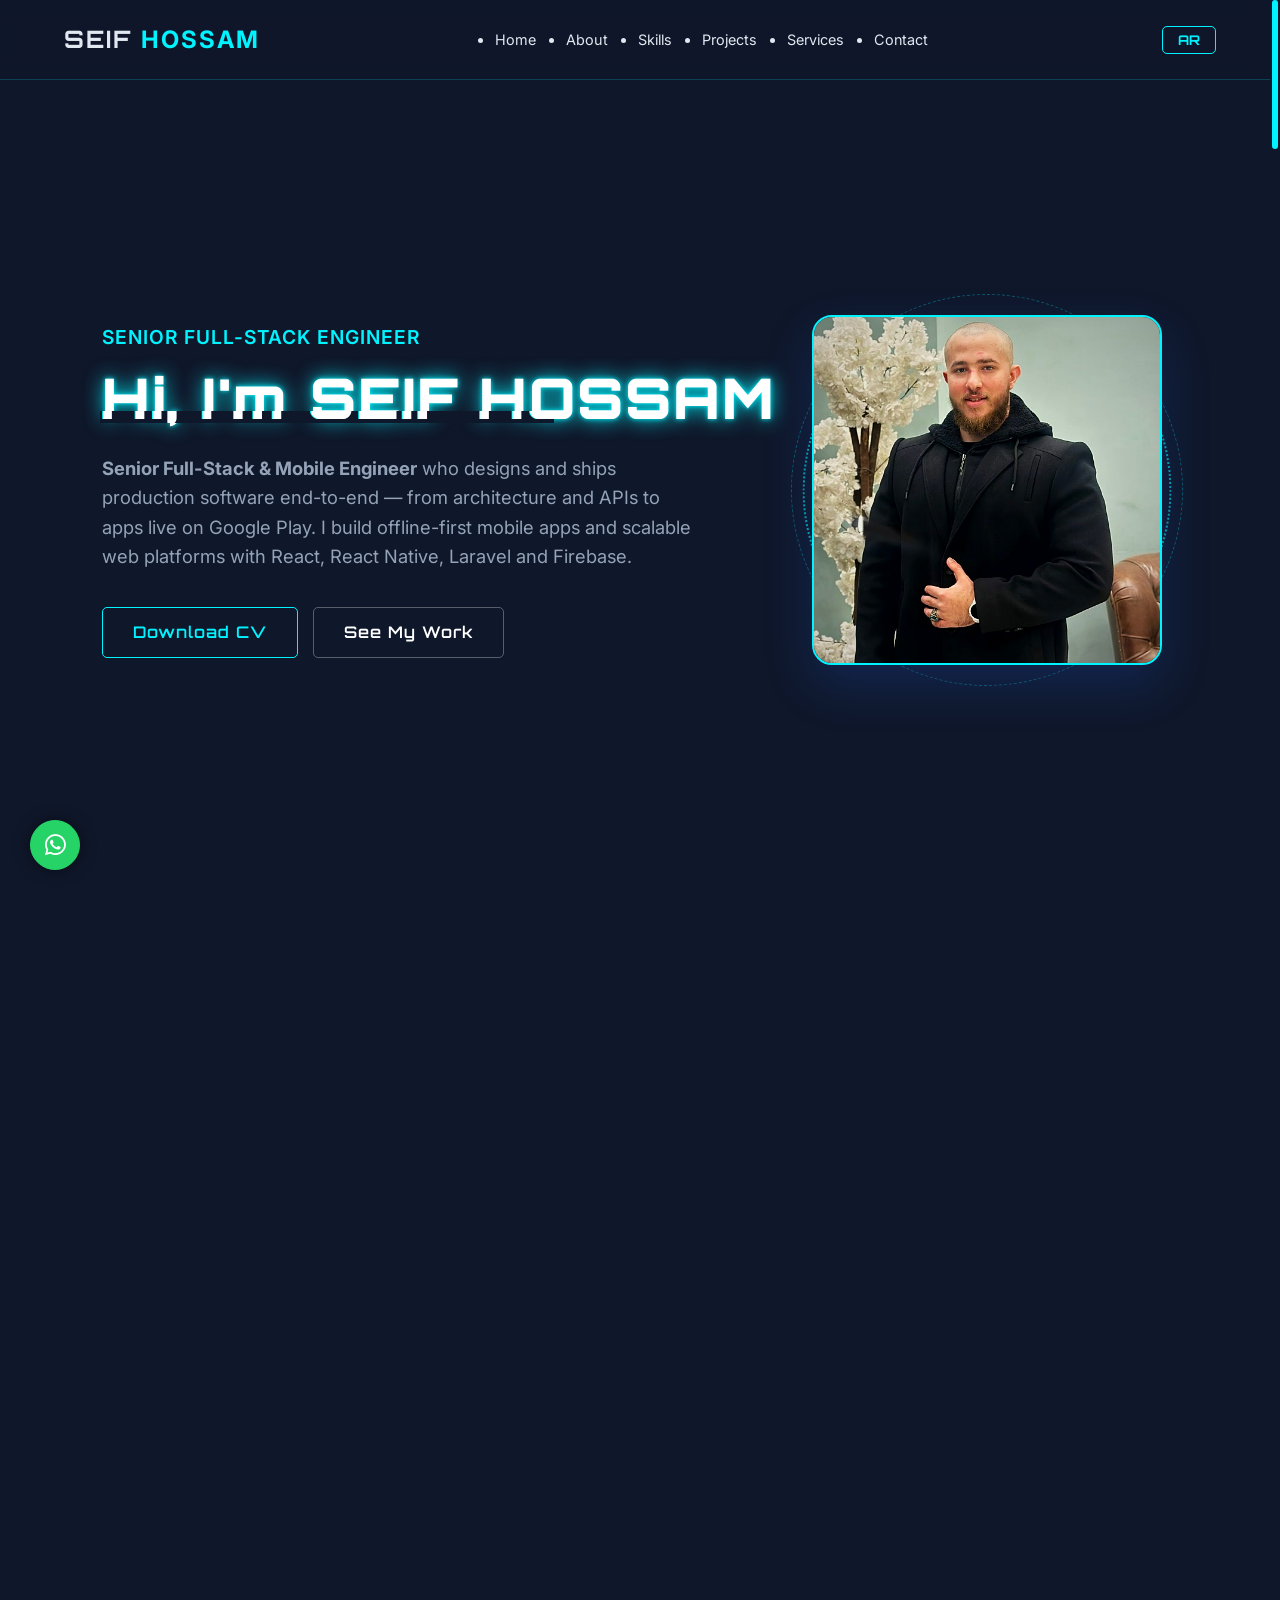
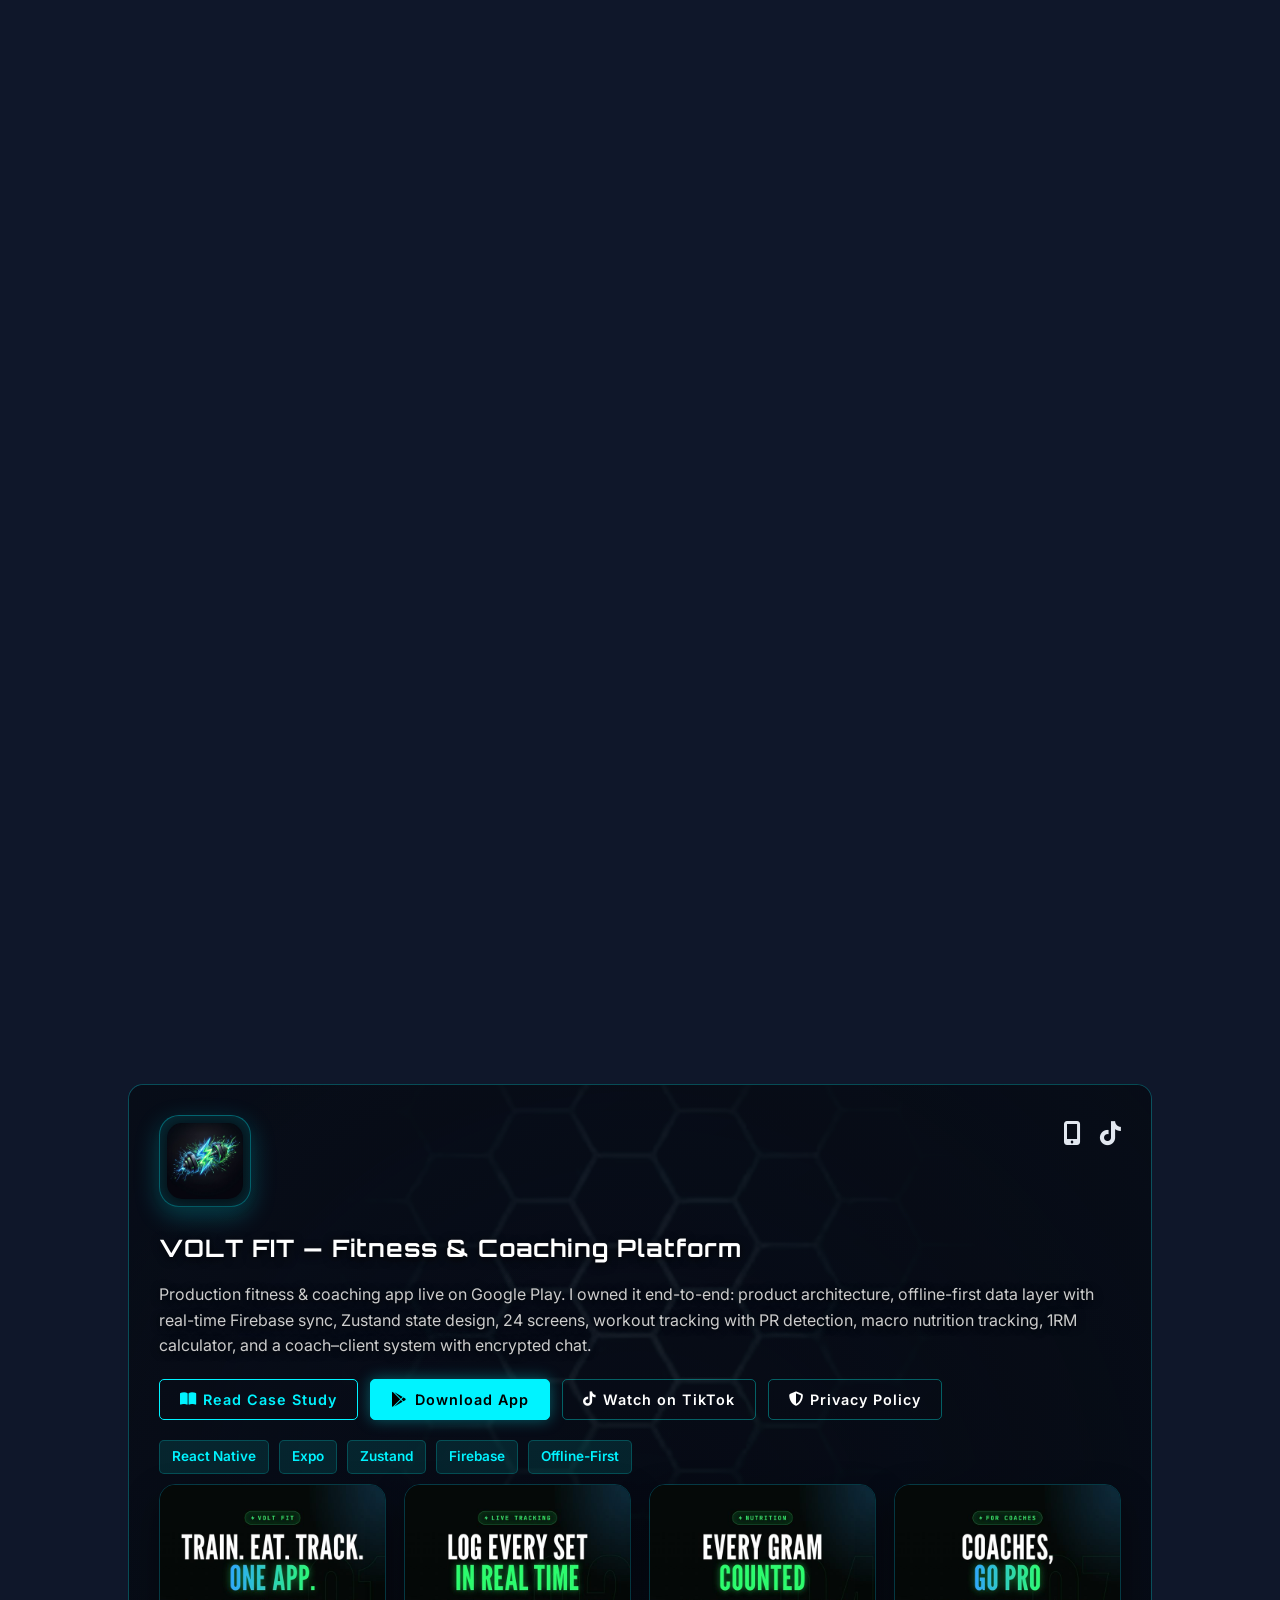
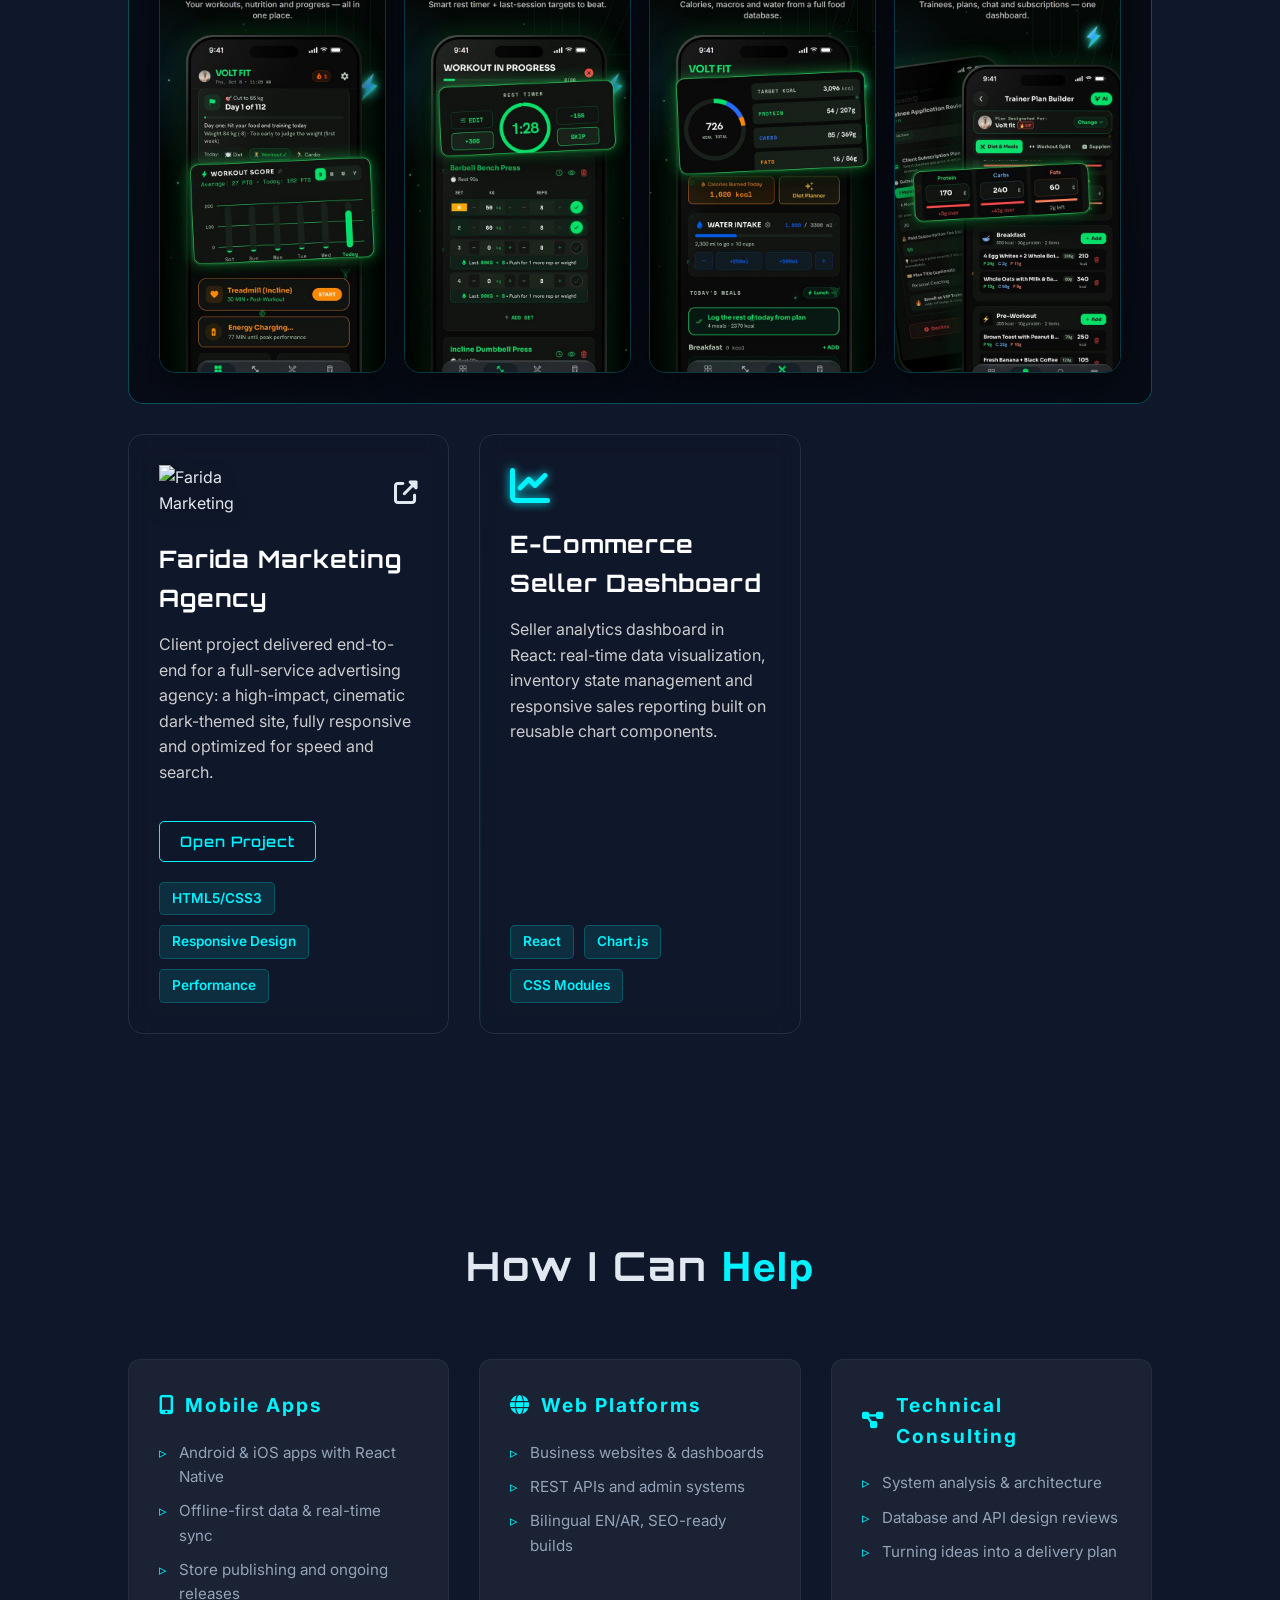
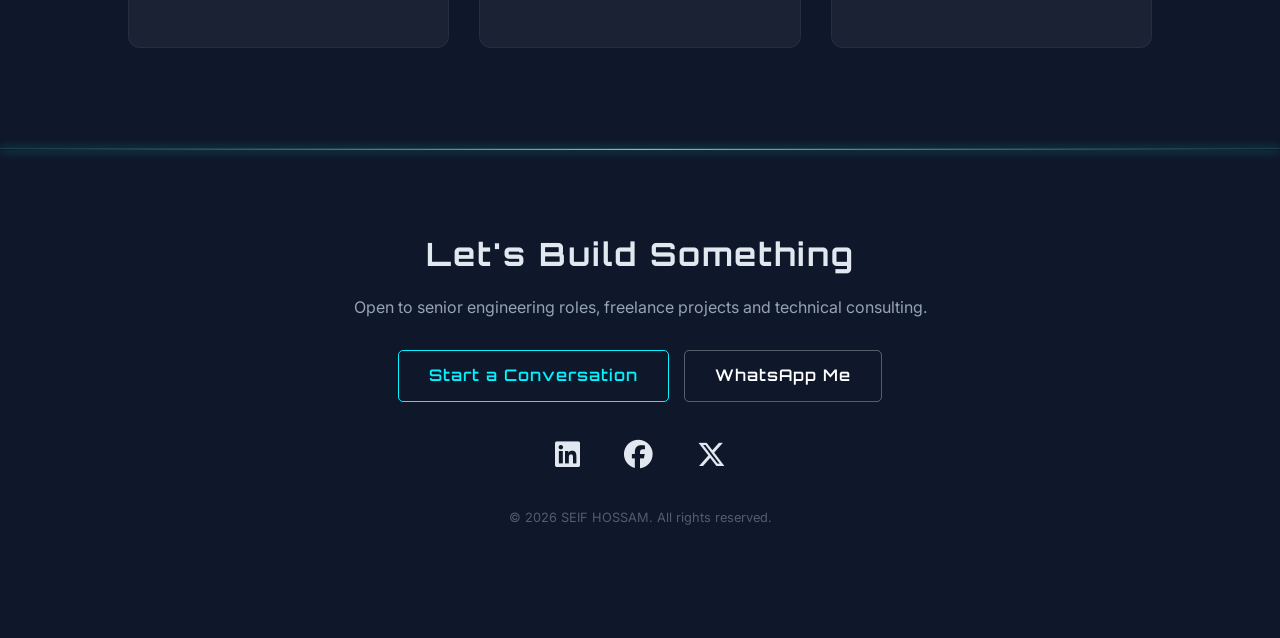
==== commit dbfc3559: "Restore CRLF line endings in edited files Co-Authored-By: Claude Opus 5.5 <noreply@anthropic.com> Cl" ====
--- a/index.html
+++ b/index.html
@@ -1,735 +1,735 @@
-<!DOCTYPE html>
-<html lang="en">
-
-<head>
-    <!-- Google tag (gtag.js) -->
-    <script async src="https://www.googletagmanager.com/gtag/js?id=G-Z4P0SPSK3F"></script>
-    <script>
-        window.dataLayer = window.dataLayer || [];
-        function gtag() { dataLayer.push(arguments); }
-        gtag('js', new Date());
-
-        gtag('config', 'G-Z4P0SPSK3F');
-    </script>
-
-    <meta charset="UTF-8">
-    <meta name="viewport" content="width=device-width, initial-scale=1.0">
-    <meta name="description"
-        content="SEIF HOSSAM (Seif Khoz3a) - Senior Full-Stack & Mobile Engineer in Egypt. Production React Native apps, React and Laravel web platforms, offline-first architecture. سيف حسام مهندس برمجيات ومطور تطبيقات ومواقع.">
-    <meta name="keywords"
-        content="SEIF HOSSAM, Seif Khoz3a, Senior Full Stack Engineer, Senior Software Engineer, Mobile Engineer, Full Stack Developer, Software Engineer, Web Developer, React Developer, React Native Developer, Java Developer, C++ Developer, SEIF HOSSAM Portfolio, Web Development Egypt, سيف حسام, سيف مبرمج, سيف مهندس برمجيات, سيف مطور ويب, تصميم مواقع مصر">
-    <meta name="author" content="SEIF HOSSAM">
-    <meta name="robots" content="index, follow">
-
-    <!-- Google Verification -->
-    <meta name="google-site-verification" content="4gFrhPNAGSiaZAoGVPYX1cQ-fY3A2iVSO8Tg-_n9QdQ" />
-
-    <title>SEIF HOSSAM | Senior Full-Stack & Mobile Engineer</title>
-    <link rel="canonical" href="https://seifhossam.com/">
-
-    <!-- Favicon -->
-    <link rel="apple-touch-icon" sizes="180x180" href="assets/favicon_io/apple-touch-icon.png">
-    <link rel="icon" type="image/png" sizes="32x32" href="assets/favicon_io/favicon-32x32.png">
-    <link rel="icon" type="image/png" sizes="16x16" href="assets/favicon_io/favicon-16x16.png">
-    <link rel="manifest" href="assets/favicon_io/site.webmanifest">
-    <link rel="shortcut icon" href="assets/favicon_io/favicon.ico">
-
-    <!-- Structured Data (JSON-LD) for SEO -->
-    <script type="application/ld+json">
-    {
-      "@context": "https://schema.org/",
-      "@type": "Person",
-      "name": "SEIF HOSSAM",
-      "alternateName": ["Seif Khoz3a", "Seif El-Deen Hossam", "سيف حسام"],
-      "url": "https://seifhossam.com/",
-      "image": "https://seifhossam.com/assets/images/profile.jpg",
-      "jobTitle": "Senior Full-Stack & Mobile Engineer",
-      "description": "SEIF HOSSAM is a Senior Full-Stack & Mobile Engineer who designs and ships production mobile apps and web platforms with React Native, React, Laravel and Firebase.",
-      "nationality": {
-        "@type": "Country",
-        "name": "Egypt"
-      },
-      "sameAs": [
-        "https://www.linkedin.com/in/seifhossam-fullstack/",
-        "https://www.facebook.com/sif.hosam.7",
-        "https://x.com/hosam_sif"
-      ],
-      "worksFor": {
-        "@type": "Organization",
-        "name": "Freelance"
-      },  
-      "knowsAbout": ["React Native", "React.js", "Firebase", "Laravel", "Offline-First Architecture", "Full-Stack Development", "System Analysis", "Software Architecture", "SEO"]
-    }
-    </script>
-    <script type="application/ld+json">
-    {
-      "@context": "https://schema.org/",
-      "@type": "WebSite",
-      "name": "SEIF HOSSAM",
-      "url": "https://seifhossam.com/",
-      "alternateName": ["SEIF HOSSAM Portfolio", "Seif Khoz3a Portfolio"]
-    }
-    </script>
-
-    <script type="application/ld+json">
-    {
-      "@context": "https://schema.org/",
-      "@type": "MobileApplication",
-      "name": "VOLT FIT: Workout & Coaching",
-      "operatingSystem": "Android",
-      "applicationCategory": "HealthApplication",
-      "url": "https://play.google.com/store/apps/details?id=com.volt.fit",
-      "image": "https://seifhossam.com/assets/images/voltfit-icon.png",
-      "author": { "@type": "Person", "name": "SEIF HOSSAM", "url": "https://seifhossam.com/" },
-      "offers": { "@type": "Offer", "price": "0", "priceCurrency": "USD" }
-    }
-    </script>
-
-    <!-- Social Media Meta Tags (Open Graph / Twitter) -->
-    <meta property="og:site_name" content="SEIF HOSSAM">
-    <meta name="application-name" content="SEIF HOSSAM">
-    <meta name="apple-mobile-web-app-title" content="SEIF HOSSAM">
-    <meta property="og:title" content="SEIF HOSSAM | Senior Full-Stack & Mobile Engineer">
-    <meta property="og:description"
-        content="Portfolio of SEIF HOSSAM (Seif Khoz3a), Senior Full-Stack & Mobile Engineer. Production apps, case studies, and services.">
-    <meta property="og:image" content="https://seifhossam.com/assets/images/profile.jpg">
-    <meta property="og:url" content="https://seifhossam.com/">
-    <meta property="og:type" content="profile">
-    <meta property="profile:first_name" content="Seif">
-    <meta property="profile:last_name" content="Hossam">
-    <meta property="profile:username" content="hosam_sif">
-    <meta property="og:see_also" content="https://www.linkedin.com/in/seifhossam-fullstack/">
-
-    <!-- Twitter Card -->
-    <meta name="twitter:card" content="summary_large_image">
-    <meta name="twitter:title" content="SEIF HOSSAM | Senior Full-Stack & Mobile Engineer">
-    <meta name="twitter:description"
-        content="Official portfolio of SEIF HOSSAM. Senior Full-Stack & Mobile Engineer shipping production apps and scalable web platforms.">
-    <meta name="twitter:image" content="https://seifhossam.com/assets/images/profile.jpg">
-    <meta name="twitter:creator" content="@hosam_sif">
-
-    <!-- Fonts -->
-    <link rel="preconnect" href="https://fonts.googleapis.com">
-    <link rel="preconnect" href="https://fonts.gstatic.com" crossorigin>
-    <link
-        href="https://fonts.googleapis.com/css2?family=Cairo:wght@400;600;700;800;900&family=Inter:wght@400;500;600;700&family=Orbitron:wght@400;500;700;900&display=swap"
-        rel="stylesheet">
-
-    <!-- Icons -->
-    <link rel="stylesheet" href="https://cdnjs.cloudflare.com/ajax/libs/font-awesome/6.4.0/css/all.min.css">
-
-    <!-- CSS Files (linked directly instead of via main.css @imports so they download in parallel) -->
-    <link rel="stylesheet" href="css/base/variables.css">
-    <link rel="stylesheet" href="css/base/reset.css">
-    <link rel="stylesheet" href="css/components/animations.css">
-    <link rel="stylesheet" href="css/components/navbar.css">
-    <link rel="stylesheet" href="css/components/hero.css">
-    <link rel="stylesheet" href="css/components/buttons.css">
-    <link rel="stylesheet" href="css/components/cards.css">
-    <link rel="stylesheet" href="css/components/footer.css">
-    <link rel="stylesheet" href="css/components/experience.css">
-    <link rel="stylesheet" href="css/components/voltfit.css">
-
-    <!-- Loading Screen (inline so it paints before any other file arrives) -->
-    <style>
-        html.is-loading,
-        html.is-loading body {
-            overflow: hidden;
-        }
-
-        #loader {
-            position: fixed;
-            inset: 0;
-            z-index: 100000;
-            display: flex;
-            flex-direction: column;
-            align-items: center;
-            justify-content: center;
-            gap: 34px;
-            background: radial-gradient(circle at 50% 45%, #13203a 0%, #0f172a 55%, #0a1020 100%);
-            transition: opacity 0.6s ease, visibility 0.6s ease;
-        }
-
-        #loader.loader-hide {
-            opacity: 0;
-            visibility: hidden;
-        }
-
-        .loader-mark {
-            position: relative;
-            width: 150px;
-            height: 150px;
-            transition: transform 0.6s cubic-bezier(0.4, 0, 0.2, 1);
-        }
-
-        #loader.loader-hide .loader-mark {
-            transform: scale(0.85);
-        }
-
-        .loader-mark svg {
-            position: absolute;
-            inset: 0;
-            width: 100%;
-            height: 100%;
-            overflow: visible;
-        }
-
-        .loader-hex {
-            fill: rgba(0, 243, 255, 0.03);
-            stroke: rgba(0, 243, 255, 0.18);
-            stroke-width: 1.5;
-        }
-
-        .loader-orbit {
-            fill: none;
-            stroke: url(#loader-grad);
-            stroke-width: 2.5;
-            stroke-linecap: round;
-            stroke-dasharray: 80 320;
-            filter: drop-shadow(0 0 6px rgba(0, 243, 255, 0.8));
-            animation: loader-trace 2.2s linear infinite;
-        }
-
-        .loader-letters path {
-            fill: none;
-            stroke: url(#loader-grad-text);
-            stroke-width: 5;
-            stroke-linecap: butt;
-            stroke-linejoin: miter;
-            stroke-dasharray: 100 110;
-            stroke-dashoffset: 100;
-            animation: loader-draw 0.9s cubic-bezier(0.65, 0, 0.35, 1) forwards,
-                loader-glow 2s ease-in-out 0.9s infinite;
-        }
-
-        .loader-letters path:nth-child(2) {
-            animation-delay: 0.2s, 1.1s;
-        }
-
-        .loader-letters path:nth-child(3) {
-            animation-delay: 0.3s, 1.2s;
-        }
-
-        .loader-letters path:nth-child(4) {
-            animation-delay: 0.45s, 1.35s;
-        }
-
-        .loader-bar {
-            width: 160px;
-            height: 2px;
-            border-radius: 2px;
-            background: rgba(255, 255, 255, 0.08);
-            overflow: hidden;
-        }
-
-        .loader-bar span {
-            display: block;
-            width: 100%;
-            height: 100%;
-            background: linear-gradient(90deg, #00f3ff, #bc13fe);
-            box-shadow: 0 0 10px rgba(0, 243, 255, 0.7);
-            transform-origin: left;
-            transform: scaleX(0);
-            animation: loader-progress 3s cubic-bezier(0.1, 0.6, 0.3, 1) forwards;
-        }
-
-        #loader.loader-done .loader-bar span {
-            animation: none;
-            transform: scaleX(1);
-            transition: transform 0.3s ease;
-        }
-
-        .loader-label {
-            margin-top: -20px;
-            font-family: 'Orbitron', 'Inter', sans-serif;
-            font-size: 0.65rem;
-            letter-spacing: 0.5em;
-            padding-left: 0.5em;
-            color: #94a3b8;
-        }
-
-        @keyframes loader-trace {
-            to {
-                stroke-dashoffset: -400;
-            }
-        }
-
-        @keyframes loader-draw {
-            to {
-                stroke-dashoffset: 0;
-            }
-        }
-
-        @keyframes loader-glow {
-            50% {
-                filter: drop-shadow(0 0 8px rgba(0, 243, 255, 0.9));
-            }
-        }
-
-        @keyframes loader-progress {
-            to {
-                transform: scaleX(0.85);
-            }
-        }
-
-        @media (prefers-reduced-motion: reduce) {
-
-            .loader-orbit,
-            .loader-letters path,
-            .loader-bar span {
-                animation: none;
-            }
-
-            .loader-letters path {
-                stroke-dashoffset: 0;
-            }
-
-            .loader-bar span {
-                transform: scaleX(0.85);
-            }
-        }
-    </style>
-    <script>
-        // Shows the loader until the page has loaded: at least MIN_MS so it doesn't flash,
-        // at most MAX_MS so a slow third-party file can't keep the site hidden.
-        (function () {
-            var MIN_MS = 1300, MAX_MS = 4000;
-            var root = document.documentElement;
-            root.classList.add('is-loading');
-            window.loaderDone = false;
-
-            var finished = false;
-            function finish() {
-                if (finished) return;
-                finished = true;
-                var loader = document.getElementById('loader');
-                if (loader) {
-                    loader.classList.add('loader-done');
-                    setTimeout(function () { loader.classList.add('loader-hide'); }, 300);
-                    setTimeout(function () { loader.remove(); }, 1000);
-                }
-                setTimeout(function () {
-                    root.classList.remove('is-loading');
-                    window.loaderDone = true;
-                    document.dispatchEvent(new Event('loader:done'));
-                }, 300);
-            }
-
-            window.addEventListener('load', function () {
-                setTimeout(finish, Math.max(0, MIN_MS - performance.now()));
-            });
-            setTimeout(finish, MAX_MS);
-        })();
-    </script>
-
-    <noscript>
-        <style>
-            .fade-up,
-            .zoom-in,
-            .slide-in-left,
-            .slide-in-right,
-            .fade-in {
-                opacity: 1 !important;
-                transform: none !important;
-            }
-        </style>
-    </noscript>
-</head>
-
-<body>
-    <div id="loader" role="status" aria-label="Loading">
-        <div class="loader-mark">
-            <svg viewBox="0 0 150 150" aria-hidden="true">
-                <defs>
-                    <linearGradient id="loader-grad" gradientUnits="userSpaceOnUse" x1="17" y1="8" x2="133" y2="142">
-                        <stop offset="0%" stop-color="#00f3ff" />
-                        <stop offset="100%" stop-color="#bc13fe" />
-                    </linearGradient>
-                    <linearGradient id="loader-grad-text" gradientUnits="userSpaceOnUse" x1="4" y1="4" x2="88" y2="46">
-                        <stop offset="0%" stop-color="#00f3ff" />
-                        <stop offset="100%" stop-color="#bc13fe" />
-                    </linearGradient>
-                </defs>
-                <polygon class="loader-hex" points="75,8 133,41.5 133,108.5 75,142 17,108.5 17,41.5" />
-                <polygon class="loader-orbit" pathLength="400" points="75,8 133,41.5 133,108.5 75,142 17,108.5 17,41.5" />
-                <g class="loader-letters" transform="translate(29 50)">
-                    <path pathLength="100" d="M40 4H12Q4 4 4 12V17Q4 25 12 25H32Q40 25 40 33V38Q40 46 32 46H4" />
-                    <path pathLength="100" d="M54 4V46" />
-                    <path pathLength="100" d="M88 4V46" />
-                    <path pathLength="100" d="M54 25H88" />
-                </g>
-            </svg>
-        </div>
-        <div class="loader-bar"><span></span></div>
-        <div class="loader-label">LOADING</div>
-    </div>
-
-    <div id="particles-js"></div>
-    <div id="cursor"></div>
-    <div id="cursor-blur"></div>
-
-    <!-- Navigation -->
-    <nav>
-        <div class="logo" data-i18n="logo">SEIF <span style="color: var(--primary);">HOSSAM</span></div>
-        <ul class="nav-links">
-            <li><a href="#home" data-i18n="navHome">Home</a></li>
-            <li><a href="#about" data-i18n="navAbout">About</a></li>
-            <li><a href="#skills" data-i18n="navSkills">Skills</a></li>
-            <li><a href="#projects" data-i18n="navProjects">Projects</a></li>
-            <li><a href="#services" data-i18n="navServices">Services</a></li>
-            <li><a href="#contact" data-i18n="navContact">Contact</a></li>
-        </ul>
-        <div class="nav-extra">
-            <button id="lang-toggle" class="lang-btn">AR</button>
-            <div class="hamburger">
-                <span class="bar"></span>
-                <span class="bar"></span>
-                <span class="bar"></span>
-            </div>
-        </div>
-    </nav>
-
-    <!-- Hero Section -->
-    <section id="home" class="hero">
-        <div class="hero-content">
-            <div class="hero-text">
-                <h3 class="slide-in-left"><span class="typed-text">Senior Full-Stack Engineer</span></h3>
-                <h1 class="slide-in-left delay-100" data-text="Hi, I'm SEIF HOSSAM" data-i18n="greeting">Hi, I'm SEIF HOSSAM</h1>
-                <p class="fade-up delay-200" data-i18n="heroDesc">
-                    <strong>Senior Full-Stack &amp; Mobile Engineer</strong> who designs and ships production
-                    software end-to-end — from architecture and APIs to apps live on Google Play.
-                    I build offline-first mobile apps and scalable web platforms with React, React Native,
-                    Laravel and Firebase.
-                </p>
-                <div class="cta-buttons fade-up delay-300">
-                    <a href="assets/Profile.pdf" class="btn" download data-i18n="cv">Download CV</a>
-                    <a href="#projects" class="btn btn-outline" data-i18n="work">See My Work</a>
-                </div>
-            </div>
-        </div>
-
-        <div class="hero-img">
-            <img src="assets/images/profile.jpg" alt="SEIF HOSSAM - Senior Full-Stack & Mobile Engineer">
-        </div>
-    </section>
-
-    <!-- About / Experience Section -->
-    <section class="section" id="about">
-        <h2 class="section-title fade-up" data-i18n="aboutTitle">Experience <span>&amp; Approach</span></h2>
-
-        <div class="experience-layout">
-            <div class="timeline fade-up delay-100">
-                <div class="timeline-item">
-                    <div class="timeline-meta">
-                        <span class="timeline-date" data-i18n="expDate">2023 — Present</span>
-                        <span class="timeline-company" data-i18n="expCompany">Freelance</span>
-                    </div>
-                    <h3 class="timeline-role" data-i18n="expRole">Senior Full-Stack &amp; Mobile Engineer</h3>
-                    <ul class="detailed-list" data-i18n="expList">
-                        <li>Architected, built and published VOLT FIT — an offline-first fitness &amp; coaching app (React Native, Zustand, Firebase) live on Google Play.</li>
-                        <li>Delivered client websites and web platforms end-to-end, including Farida Marketing Agency.</li>
-                        <li>Own the full lifecycle: requirements &amp; system analysis, architecture, API design, deployment and post-launch support.</li>
-                        <li>Build bilingual English/Arabic (RTL) products with a focus on performance, security and SEO.</li>
-                    </ul>
-                </div>
-            </div>
-
-            <div class="principles">
-                <div class="skill-category-card zoom-in delay-100">
-                    <h4><i class="fa-solid fa-sitemap"></i> <span data-i18n="pr1">Architecture First</span></h4>
-                    <p class="principle-text" data-i18n="pr1Desc">I start from data models, sync strategy and failure cases — so the product scales without rewrites.</p>
-                </div>
-                <div class="skill-category-card zoom-in delay-200">
-                    <h4><i class="fa-solid fa-rocket"></i> <span data-i18n="pr2">Ship to Production</span></h4>
-                    <p class="principle-text" data-i18n="pr2Desc">Real users, real stores, real deadlines. I own releases, monitoring and the fixes that follow.</p>
-                </div>
-                <div class="skill-category-card zoom-in delay-300">
-                    <h4><i class="fa-solid fa-code"></i> <span data-i18n="pr3">Maintainable Code</span></h4>
-                    <p class="principle-text" data-i18n="pr3Desc">Clear structure, typed contracts and validation everywhere — code the next engineer can extend.</p>
-                </div>
-            </div>
-        </div>
-    </section>
-
-    <section class="section" id="skills">
-        <h2 class="section-title fade-up" data-i18n="technicalSkills">Technical <span>Expertise</span></h2>
-
-        <div class="tabs-container fade-up delay-200">
-            <div class="tabs-controls">
-                <button class="tab-btn active" data-target="mobile" data-i18n="mobileTab">Mobile</button>
-                <button class="tab-btn" data-target="frontend" data-i18n="frontendTab">Frontend</button>
-                <button class="tab-btn" data-target="backend" data-i18n="backendTab">Backend &amp; Architecture</button>
-            </div>
-
-            <!-- Mobile Content -->
-            <div class="tab-content active" id="mobile">
-                <div class="skills-grid-detailed">
-                    <div class="skill-category-card zoom-in delay-100">
-                        <h4><i class="fa-brands fa-react"></i> React Native &amp; Expo</h4>
-                        <ul class="detailed-list" data-i18n="skRn">
-                            <li>Cross-platform apps from one codebase</li>
-                            <li>Complex multi-screen navigation (24+ screens)</li>
-                            <li>Native performance &amp; smooth animations</li>
-                            <li>Google Play release &amp; update workflow</li>
-                        </ul>
-                    </div>
-                    <div class="skill-category-card zoom-in delay-200">
-                        <h4><i class="fa-solid fa-arrows-rotate"></i> <span data-i18n="skStateTitle">State &amp; Offline-First</span></h4>
-                        <ul class="detailed-list" data-i18n="skState">
-                            <li>Zustand state architecture</li>
-                            <li>Local persistence with background sync</li>
-                            <li>Real-time Firestore listeners</li>
-                            <li>Resilient UX on poor connections</li>
-                        </ul>
-                    </div>
-                    <div class="skill-category-card zoom-in delay-300">
-                        <h4><i class="fa-solid fa-fire"></i> Firebase</h4>
-                        <ul class="detailed-list" data-i18n="skFirebase">
-                            <li>Firestore data modeling</li>
-                            <li>Authentication &amp; role-based access</li>
-                            <li>Real-time listeners &amp; encrypted chat</li>
-                            <li>Security rules &amp; hosting</li>
-                        </ul>
-                    </div>
-                </div>
-            </div>
-
-            <!-- Frontend Content -->
-            <div class="tab-content" id="frontend">
-                <div class="skills-grid-detailed">
-                    <div class="skill-category-card zoom-in delay-100">
-                        <h4><i class="fa-brands fa-react"></i> React.js</h4>
-                        <ul class="detailed-list" data-i18n="skReact">
-                            <li>Component architecture &amp; reusable UI</li>
-                            <li>State management (Context, Zustand)</li>
-                            <li>SPA routing &amp; data fetching</li>
-                            <li>Performance optimization</li>
-                        </ul>
-                    </div>
-                    <div class="skill-category-card zoom-in delay-200">
-                        <h4><i class="fa-brands fa-angular"></i> Angular &amp; TypeScript</h4>
-                        <ul class="detailed-list" data-i18n="skAngular">
-                            <li>Typed, OOP-based application design</li>
-                            <li>Reactive forms &amp; validation</li>
-                            <li>Services &amp; API integration</li>
-                            <li>JWT authentication flows</li>
-                        </ul>
-                    </div>
-                    <div class="skill-category-card zoom-in delay-300">
-                        <h4><i class="fa-brands fa-html5"></i> <span data-i18n="skWebTitle">Web Platform</span></h4>
-                        <ul class="detailed-list" data-i18n="skWeb">
-                            <li>Responsive, accessible interfaces</li>
-                            <li>Bilingual EN/AR &amp; RTL layouts</li>
-                            <li>Technical SEO &amp; structured data</li>
-                            <li>UI/UX design handoff</li>
-                        </ul>
-                    </div>
-                </div>
-            </div>
-
-            <!-- Backend Content -->
-            <div class="tab-content" id="backend">
-                <div class="skills-grid-detailed">
-                    <div class="skill-category-card zoom-in delay-100">
-                        <h4><i class="fa-brands fa-laravel"></i> PHP &amp; Laravel</h4>
-                        <ul class="detailed-list" data-i18n="skLaravel">
-                            <li>RESTful API design</li>
-                            <li>Authentication, middleware &amp; authorization</li>
-                            <li>Eloquent ORM &amp; MVC architecture</li>
-                            <li>Input validation &amp; web security</li>
-                        </ul>
-                    </div>
-                    <div class="skill-category-card zoom-in delay-200">
-                        <h4><i class="fa-solid fa-database"></i> <span data-i18n="skDataTitle">Data</span></h4>
-                        <ul class="detailed-list" data-i18n="skData">
-                            <li>Relational schema design (MySQL)</li>
-                            <li>NoSQL modeling (Firestore)</li>
-                            <li>Query optimization &amp; indexing</li>
-                            <li>Data migration &amp; integrity</li>
-                        </ul>
-                    </div>
-                    <div class="skill-category-card zoom-in delay-300">
-                        <h4><i class="fa-solid fa-server"></i> <span data-i18n="skArchTitle">Architecture &amp; Delivery</span></h4>
-                        <ul class="detailed-list" data-i18n="skArch">
-                            <li>System analysis, ERDs &amp; use cases</li>
-                            <li>API contracts &amp; integration design</li>
-                            <li>Git workflows &amp; CI/CD (GitHub Actions)</li>
-                            <li>Deployment &amp; hosting (Firebase, Hostinger)</li>
-                        </ul>
-                    </div>
-                </div>
-            </div>
-        </div>
-    </section>
-
-    <section class="section" id="projects">
-        <h2 class="section-title fade-up" data-i18n="featuredProjects">Featured <span>Work</span></h2>
-        <div class="projects-grid">
-            <!-- Project: VOLT FIT -->
-            <div class="project-card voltfit-card voltfit-featured slide-in-left delay-100">
-                <div class="voltfit-video-container">
-                    <!-- Sources load lazily from js/main.js when the card nears the viewport -->
-                    <video class="voltfit-video-bg" muted playsinline preload="none" poster="assets/images/splash_preview.webp">
-                        <source data-src="assets/vid/splash_video.webm" type="video/webm">
-                        <source data-src="assets/vid/splash_video.mp4" type="video/mp4">
-                    </video>
-                    <div class="voltfit-video-overlay"></div>
-                </div>
-                <div class="project-header voltfit-header">
-                    <div class="voltfit-icon-card">
-                        <img src="assets/images/voltfit-icon.png"
-                            alt="VOLT FIT App Logo - Fitness & Coaching Platform by SEIF HOSSAM" class="voltfit-logo">
-                    </div>
-                    <div class="project-links">
-                        <a href="https://play.google.com/store/apps/details?id=com.volt.fit" target="_blank" rel="noopener noreferrer" aria-label="Get VOLT FIT on Google Play"><i
-                                class="fa-solid fa-mobile-screen-button"></i></a>
-                        <a href="https://www.tiktok.com/@khoz3a/video/7696669309711453461" target="_blank" rel="noopener noreferrer" aria-label="Watch VOLT FIT on TikTok"><i
-                                class="fa-brands fa-tiktok"></i></a>
-                    </div>
-                </div>
-                <div class="project-title" data-i18n="voltfitTitle">VOLT FIT — Fitness &amp; Coaching Platform</div>
-                <p class="project-description" data-i18n="voltfitDesc">
-                    Production fitness &amp; coaching app live on Google Play. I owned it end-to-end: product
-                    architecture, offline-first data layer with real-time Firebase sync, Zustand state design,
-                    24 screens, workout tracking with PR detection, macro nutrition tracking, 1RM calculator,
-                    and a coach–client system with encrypted chat.
-                </p>
-                <div class="project-card-actions">
-                    <a href="voltfit/" class="btn btn-sm case-study-btn"><i class="fa-solid fa-book-open"></i> <span data-i18n="caseStudy">Read Case Study</span></a>
-                    <a href="https://play.google.com/store/apps/details?id=com.volt.fit" target="_blank" rel="noopener noreferrer" class="btn btn-sm download-btn"><i class="fa-brands fa-google-play"></i> <span data-i18n="downloadApp">Download App</span></a>
-                    <a href="https://www.tiktok.com/@khoz3a/video/7696669309711453461" target="_blank" rel="noopener noreferrer" class="btn btn-sm btn-outline video-btn"><i class="fa-brands fa-tiktok"></i> <span data-i18n="watchVideo">Watch on TikTok</span></a>
-                    <a href="privacy-policy.html?lang=en" target="_blank" rel="noopener noreferrer" class="btn btn-sm btn-outline privacy-btn"><i class="fa-solid fa-shield-halved"></i> <span data-i18n="privacyPolicy">Privacy Policy</span></a>
-                </div>
-                <div class="tech-tags">
-                    <span class="tag">React Native</span>
-                    <span class="tag">Expo</span>
-                    <span class="tag">Zustand</span>
-                    <span class="tag">Firebase</span>
-                    <span class="tag">Offline-First</span>
-                </div>
-                <a href="voltfit/" class="voltfit-shots" aria-label="VOLT FIT case study">
-                    <img src="assets/images/voltfit/en-1.jpg" data-src-ar="assets/images/voltfit/ar-1.jpg" alt="VOLT FIT home dashboard" loading="lazy" width="600" height="1300">
-                    <img src="assets/images/voltfit/en-2.jpg" data-src-ar="assets/images/voltfit/ar-2.jpg" alt="VOLT FIT live workout tracking with rest timer" loading="lazy" width="600" height="1300">
-                    <img src="assets/images/voltfit/en-4.jpg" data-src-ar="assets/images/voltfit/ar-4.jpg" alt="VOLT FIT nutrition and macro tracking" loading="lazy" width="600" height="1300">
-                    <img src="assets/images/voltfit/en-7.jpg" data-src-ar="assets/images/voltfit/ar-7.jpg" alt="VOLT FIT coach dashboard" loading="lazy" width="600" height="1300">
-                </a>
-            </div>
-
-            <!-- Project: Farida -->
-            <div class="project-card zoom-in delay-200">
-                <div class="project-header">
-                    <img src="https://farida-eg.com/pics/logo.png"
-                        alt="Farida Marketing Agency Logo - Web Development Project by SEIF HOSSAM" class="farida-logo"
-                        style="width: 85px; height: auto;">
-                    <div class="project-links">
-                        <a href="https://farida-eg.com/" target="_blank" rel="noopener noreferrer"
-                            aria-label="Live Site"><i class="fa-solid fa-external-link-alt"></i></a>
-                    </div>
-                </div>
-                <div class="project-title" data-i18n="project2Title">Farida Marketing Agency</div>
-                <p class="project-description" data-i18n="project2Desc">
-                    Client project delivered end-to-end for a full-service advertising agency: a high-impact,
-                    cinematic dark-themed site, fully responsive and optimized for speed and search.
-                </p>
-                <a href="https://farida-eg.com/" target="_blank" rel="noopener noreferrer" class="btn btn-sm"
-                    style="margin-bottom: 20px;" data-i18n="openProject">Open Project</a>
-                <div class="tech-tags">
-                    <span class="tag">HTML5/CSS3</span>
-                    <span class="tag">Responsive Design</span>
-                    <span class="tag">Performance</span>
-                </div>
-            </div>
-
-            <!-- Project: E-Commerce Dashboard -->
-            <div class="project-card zoom-in delay-300">
-                <div class="project-header">
-                    <i class="fa-solid fa-chart-line folder-icon"></i>
-                </div>
-                <div class="project-title" data-i18n="project1Title">E-Commerce Seller Dashboard</div>
-                <p class="project-description" data-i18n="project1Desc">
-                    Seller analytics dashboard in React: real-time data visualization, inventory state management
-                    and responsive sales reporting built on reusable chart components.
-                </p>
-                <div class="tech-tags">
-                    <span class="tag">React</span>
-                    <span class="tag">Chart.js</span>
-                    <span class="tag">CSS Modules</span>
-                </div>
-            </div>
-        </div>
-    </section>
-
-    <!-- Services Section -->
-    <section class="section" id="services">
-        <h2 class="section-title fade-up" data-i18n="servicesTitle">How I Can <span>Help</span></h2>
-
-        <div class="skills-grid-detailed">
-            <div class="skill-category-card zoom-in delay-100">
-                <h4><i class="fa-solid fa-mobile-screen-button"></i> <span data-i18n="sv1">Mobile Apps</span></h4>
-                <ul class="detailed-list" data-i18n="sv1List">
-                    <li>Android &amp; iOS apps with React Native</li>
-                    <li>Offline-first data &amp; real-time sync</li>
-                    <li>Store publishing and ongoing releases</li>
-                </ul>
-            </div>
-            <div class="skill-category-card zoom-in delay-200">
-                <h4><i class="fa-solid fa-globe"></i> <span data-i18n="sv2">Web Platforms</span></h4>
-                <ul class="detailed-list" data-i18n="sv2List">
-                    <li>Business websites &amp; dashboards</li>
-                    <li>REST APIs and admin systems</li>
-                    <li>Bilingual EN/AR, SEO-ready builds</li>
-                </ul>
-            </div>
-            <div class="skill-category-card zoom-in delay-300">
-                <h4><i class="fa-solid fa-diagram-project"></i> <span data-i18n="sv3">Technical Consulting</span></h4>
-                <ul class="detailed-list" data-i18n="sv3List">
-                    <li>System analysis &amp; architecture</li>
-                    <li>Database and API design reviews</li>
-                    <li>Turning ideas into a delivery plan</li>
-                </ul>
-            </div>
-        </div>
-    </section>
-
-    <footer id="contact" class="fade-in">
-        <h2 data-i18n="getInTouch">Let's Build Something</h2>
-        <p data-i18n="footerDesc">Open to senior engineering roles, freelance projects and technical consulting.</p>
-
-        <div class="cta-buttons" style="margin-bottom: 30px; justify-content: center;">
-            <a href="mailto:sifhosam67@gmail.com" class="btn" data-i18n="sayHello">Start a Conversation</a>
-            <a href="https://wa.me/201090066885" target="_blank" rel="noopener noreferrer" class="btn btn-outline" data-i18n="whatsapp">WhatsApp Me</a>
-        </div>
-
-        <div class="social-links">
-            <a href="https://www.linkedin.com/in/seifhossam-fullstack/" target="_blank" rel="noopener noreferrer"
-                title="LinkedIn">
-                <i class="fa-brands fa-linkedin"></i>
-            </a>
-            <a href="https://www.facebook.com/sif.hosam.7" target="_blank" rel="noopener noreferrer" title="Facebook">
-                <i class="fa-brands fa-facebook"></i>
-            </a>
-            <a href="https://x.com/hosam_sif" target="_blank" rel="noopener noreferrer" title="X">
-                <i class="fa-brands fa-x-twitter"></i>
-            </a>
-        </div>
-
-        <p style="margin-top: 30px; font-size: 0.8rem; opacity: 0.5;" data-i18n="rights">© 2026 SEIF HOSSAM. All rights reserved.</p>
-    </footer>
-
-    <!-- Libraries -->
-    <script src="https://cdn.jsdelivr.net/npm/particles.js@2.0.0/particles.min.js"></script>
-    <script src="https://unpkg.com/typed.js@2.0.16/dist/typed.umd.js"></script>
-    <script src="https://cdnjs.cloudflare.com/ajax/libs/vanilla-tilt/1.8.0/vanilla-tilt.min.js"></script>
-
-    <!-- Floating Buttons -->
-    <a href="https://wa.me/201090066885" target="_blank" rel="noopener noreferrer" class="float-btn whatsapp-btn" aria-label="WhatsApp">
-        <i class="fa-brands fa-whatsapp"></i>
-    </a>
-    <button id="scroll-top" class="float-btn scroll-btn" aria-label="Scroll to Top">
-        <i class="fa-solid fa-arrow-up"></i>
-    </button>
-
-    <script src="js/main.js"></script>
-</body>
-
-</html>
+<!DOCTYPE html>
+<html lang="en">
+
+<head>
+    <!-- Google tag (gtag.js) -->
+    <script async src="https://www.googletagmanager.com/gtag/js?id=G-Z4P0SPSK3F"></script>
+    <script>
+        window.dataLayer = window.dataLayer || [];
+        function gtag() { dataLayer.push(arguments); }
+        gtag('js', new Date());
+
+        gtag('config', 'G-Z4P0SPSK3F');
+    </script>
+
+    <meta charset="UTF-8">
+    <meta name="viewport" content="width=device-width, initial-scale=1.0">
+    <meta name="description"
+        content="SEIF HOSSAM (Seif Khoz3a) - Senior Full-Stack & Mobile Engineer in Egypt. Production React Native apps, React and Laravel web platforms, offline-first architecture. سيف حسام مهندس برمجيات ومطور تطبيقات ومواقع.">
+    <meta name="keywords"
+        content="SEIF HOSSAM, Seif Khoz3a, Senior Full Stack Engineer, Senior Software Engineer, Mobile Engineer, Full Stack Developer, Software Engineer, Web Developer, React Developer, React Native Developer, Java Developer, C++ Developer, SEIF HOSSAM Portfolio, Web Development Egypt, سيف حسام, سيف مبرمج, سيف مهندس برمجيات, سيف مطور ويب, تصميم مواقع مصر">
+    <meta name="author" content="SEIF HOSSAM">
+    <meta name="robots" content="index, follow">
+
+    <!-- Google Verification -->
+    <meta name="google-site-verification" content="4gFrhPNAGSiaZAoGVPYX1cQ-fY3A2iVSO8Tg-_n9QdQ" />
+
+    <title>SEIF HOSSAM | Senior Full-Stack & Mobile Engineer</title>
+    <link rel="canonical" href="https://seifhossam.com/">
+
+    <!-- Favicon -->
+    <link rel="apple-touch-icon" sizes="180x180" href="assets/favicon_io/apple-touch-icon.png">
+    <link rel="icon" type="image/png" sizes="32x32" href="assets/favicon_io/favicon-32x32.png">
+    <link rel="icon" type="image/png" sizes="16x16" href="assets/favicon_io/favicon-16x16.png">
+    <link rel="manifest" href="assets/favicon_io/site.webmanifest">
+    <link rel="shortcut icon" href="assets/favicon_io/favicon.ico">
+
+    <!-- Structured Data (JSON-LD) for SEO -->
+    <script type="application/ld+json">
+    {
+      "@context": "https://schema.org/",
+      "@type": "Person",
+      "name": "SEIF HOSSAM",
+      "alternateName": ["Seif Khoz3a", "Seif El-Deen Hossam", "سيف حسام"],
+      "url": "https://seifhossam.com/",
+      "image": "https://seifhossam.com/assets/images/profile.jpg",
+      "jobTitle": "Senior Full-Stack & Mobile Engineer",
+      "description": "SEIF HOSSAM is a Senior Full-Stack & Mobile Engineer who designs and ships production mobile apps and web platforms with React Native, React, Laravel and Firebase.",
+      "nationality": {
+        "@type": "Country",
+        "name": "Egypt"
+      },
+      "sameAs": [
+        "https://www.linkedin.com/in/seifhossam-fullstack/",
+        "https://www.facebook.com/sif.hosam.7",
+        "https://x.com/hosam_sif"
+      ],
+      "worksFor": {
+        "@type": "Organization",
+        "name": "Freelance"
+      },  
+      "knowsAbout": ["React Native", "React.js", "Firebase", "Laravel", "Offline-First Architecture", "Full-Stack Development", "System Analysis", "Software Architecture", "SEO"]
+    }
+    </script>
+    <script type="application/ld+json">
+    {
+      "@context": "https://schema.org/",
+      "@type": "WebSite",
+      "name": "SEIF HOSSAM",
+      "url": "https://seifhossam.com/",
+      "alternateName": ["SEIF HOSSAM Portfolio", "Seif Khoz3a Portfolio"]
+    }
+    </script>
+
+    <script type="application/ld+json">
+    {
+      "@context": "https://schema.org/",
+      "@type": "MobileApplication",
+      "name": "VOLT FIT: Workout & Coaching",
+      "operatingSystem": "Android",
+      "applicationCategory": "HealthApplication",
+      "url": "https://play.google.com/store/apps/details?id=com.volt.fit",
+      "image": "https://seifhossam.com/assets/images/voltfit-icon.png",
+      "author": { "@type": "Person", "name": "SEIF HOSSAM", "url": "https://seifhossam.com/" },
+      "offers": { "@type": "Offer", "price": "0", "priceCurrency": "USD" }
+    }
+    </script>
+
+    <!-- Social Media Meta Tags (Open Graph / Twitter) -->
+    <meta property="og:site_name" content="SEIF HOSSAM">
+    <meta name="application-name" content="SEIF HOSSAM">
+    <meta name="apple-mobile-web-app-title" content="SEIF HOSSAM">
+    <meta property="og:title" content="SEIF HOSSAM | Senior Full-Stack & Mobile Engineer">
+    <meta property="og:description"
+        content="Portfolio of SEIF HOSSAM (Seif Khoz3a), Senior Full-Stack & Mobile Engineer. Production apps, case studies, and services.">
+    <meta property="og:image" content="https://seifhossam.com/assets/images/profile.jpg">
+    <meta property="og:url" content="https://seifhossam.com/">
+    <meta property="og:type" content="profile">
+    <meta property="profile:first_name" content="Seif">
+    <meta property="profile:last_name" content="Hossam">
+    <meta property="profile:username" content="hosam_sif">
+    <meta property="og:see_also" content="https://www.linkedin.com/in/seifhossam-fullstack/">
+
+    <!-- Twitter Card -->
+    <meta name="twitter:card" content="summary_large_image">
+    <meta name="twitter:title" content="SEIF HOSSAM | Senior Full-Stack & Mobile Engineer">
+    <meta name="twitter:description"
+        content="Official portfolio of SEIF HOSSAM. Senior Full-Stack & Mobile Engineer shipping production apps and scalable web platforms.">
+    <meta name="twitter:image" content="https://seifhossam.com/assets/images/profile.jpg">
+    <meta name="twitter:creator" content="@hosam_sif">
+
+    <!-- Fonts -->
+    <link rel="preconnect" href="https://fonts.googleapis.com">
+    <link rel="preconnect" href="https://fonts.gstatic.com" crossorigin>
+    <link
+        href="https://fonts.googleapis.com/css2?family=Cairo:wght@400;600;700;800;900&family=Inter:wght@400;500;600;700&family=Orbitron:wght@400;500;700;900&display=swap"
+        rel="stylesheet">
+
+    <!-- Icons -->
+    <link rel="stylesheet" href="https://cdnjs.cloudflare.com/ajax/libs/font-awesome/6.4.0/css/all.min.css">
+
+    <!-- CSS Files (linked directly instead of via main.css @imports so they download in parallel) -->
+    <link rel="stylesheet" href="css/base/variables.css">
+    <link rel="stylesheet" href="css/base/reset.css">
+    <link rel="stylesheet" href="css/components/animations.css">
+    <link rel="stylesheet" href="css/components/navbar.css">
+    <link rel="stylesheet" href="css/components/hero.css">
+    <link rel="stylesheet" href="css/components/buttons.css">
+    <link rel="stylesheet" href="css/components/cards.css">
+    <link rel="stylesheet" href="css/components/footer.css">
+    <link rel="stylesheet" href="css/components/experience.css">
+    <link rel="stylesheet" href="css/components/voltfit.css">
+
+    <!-- Loading Screen (inline so it paints before any other file arrives) -->
+    <style>
+        html.is-loading,
+        html.is-loading body {
+            overflow: hidden;
+        }
+
+        #loader {
+            position: fixed;
+            inset: 0;
+            z-index: 100000;
+            display: flex;
+            flex-direction: column;
+            align-items: center;
+            justify-content: center;
+            gap: 34px;
+            background: radial-gradient(circle at 50% 45%, #13203a 0%, #0f172a 55%, #0a1020 100%);
+            transition: opacity 0.6s ease, visibility 0.6s ease;
+        }
+
+        #loader.loader-hide {
+            opacity: 0;
+            visibility: hidden;
+        }
+
+        .loader-mark {
+            position: relative;
+            width: 150px;
+            height: 150px;
+            transition: transform 0.6s cubic-bezier(0.4, 0, 0.2, 1);
+        }
+
+        #loader.loader-hide .loader-mark {
+            transform: scale(0.85);
+        }
+
+        .loader-mark svg {
+            position: absolute;
+            inset: 0;
+            width: 100%;
+            height: 100%;
+            overflow: visible;
+        }
+
+        .loader-hex {
+            fill: rgba(0, 243, 255, 0.03);
+            stroke: rgba(0, 243, 255, 0.18);
+            stroke-width: 1.5;
+        }
+
+        .loader-orbit {
+            fill: none;
+            stroke: url(#loader-grad);
+            stroke-width: 2.5;
+            stroke-linecap: round;
+            stroke-dasharray: 80 320;
+            filter: drop-shadow(0 0 6px rgba(0, 243, 255, 0.8));
+            animation: loader-trace 2.2s linear infinite;
+        }
+
+        .loader-letters path {
+            fill: none;
+            stroke: url(#loader-grad-text);
+            stroke-width: 5;
+            stroke-linecap: butt;
+            stroke-linejoin: miter;
+            stroke-dasharray: 100 110;
+            stroke-dashoffset: 100;
+            animation: loader-draw 0.9s cubic-bezier(0.65, 0, 0.35, 1) forwards,
+                loader-glow 2s ease-in-out 0.9s infinite;
+        }
+
+        .loader-letters path:nth-child(2) {
+            animation-delay: 0.2s, 1.1s;
+        }
+
+        .loader-letters path:nth-child(3) {
+            animation-delay: 0.3s, 1.2s;
+        }
+
+        .loader-letters path:nth-child(4) {
+            animation-delay: 0.45s, 1.35s;
+        }
+
+        .loader-bar {
+            width: 160px;
+            height: 2px;
+            border-radius: 2px;
+            background: rgba(255, 255, 255, 0.08);
+            overflow: hidden;
+        }
+
+        .loader-bar span {
+            display: block;
+            width: 100%;
+            height: 100%;
+            background: linear-gradient(90deg, #00f3ff, #bc13fe);
+            box-shadow: 0 0 10px rgba(0, 243, 255, 0.7);
+            transform-origin: left;
+            transform: scaleX(0);
+            animation: loader-progress 3s cubic-bezier(0.1, 0.6, 0.3, 1) forwards;
+        }
+
+        #loader.loader-done .loader-bar span {
+            animation: none;
+            transform: scaleX(1);
+            transition: transform 0.3s ease;
+        }
+
+        .loader-label {
+            margin-top: -20px;
+            font-family: 'Orbitron', 'Inter', sans-serif;
+            font-size: 0.65rem;
+            letter-spacing: 0.5em;
+            padding-left: 0.5em;
+            color: #94a3b8;
+        }
+
+        @keyframes loader-trace {
+            to {
+                stroke-dashoffset: -400;
+            }
+        }
+
+        @keyframes loader-draw {
+            to {
+                stroke-dashoffset: 0;
+            }
+        }
+
+        @keyframes loader-glow {
+            50% {
+                filter: drop-shadow(0 0 8px rgba(0, 243, 255, 0.9));
+            }
+        }
+
+        @keyframes loader-progress {
+            to {
+                transform: scaleX(0.85);
+            }
+        }
+
+        @media (prefers-reduced-motion: reduce) {
+
+            .loader-orbit,
+            .loader-letters path,
+            .loader-bar span {
+                animation: none;
+            }
+
+            .loader-letters path {
+                stroke-dashoffset: 0;
+            }
+
+            .loader-bar span {
+                transform: scaleX(0.85);
+            }
+        }
+    </style>
+    <script>
+        // Shows the loader until the page has loaded: at least MIN_MS so it doesn't flash,
+        // at most MAX_MS so a slow third-party file can't keep the site hidden.
+        (function () {
+            var MIN_MS = 1300, MAX_MS = 4000;
+            var root = document.documentElement;
+            root.classList.add('is-loading');
+            window.loaderDone = false;
+
+            var finished = false;
+            function finish() {
+                if (finished) return;
+                finished = true;
+                var loader = document.getElementById('loader');
+                if (loader) {
+                    loader.classList.add('loader-done');
+                    setTimeout(function () { loader.classList.add('loader-hide'); }, 300);
+                    setTimeout(function () { loader.remove(); }, 1000);
+                }
+                setTimeout(function () {
+                    root.classList.remove('is-loading');
+                    window.loaderDone = true;
+                    document.dispatchEvent(new Event('loader:done'));
+                }, 300);
+            }
+
+            window.addEventListener('load', function () {
+                setTimeout(finish, Math.max(0, MIN_MS - performance.now()));
+            });
+            setTimeout(finish, MAX_MS);
+        })();
+    </script>
+
+    <noscript>
+        <style>
+            .fade-up,
+            .zoom-in,
+            .slide-in-left,
+            .slide-in-right,
+            .fade-in {
+                opacity: 1 !important;
+                transform: none !important;
+            }
+        </style>
+    </noscript>
+</head>
+
+<body>
+    <div id="loader" role="status" aria-label="Loading">
+        <div class="loader-mark">
+            <svg viewBox="0 0 150 150" aria-hidden="true">
+                <defs>
+                    <linearGradient id="loader-grad" gradientUnits="userSpaceOnUse" x1="17" y1="8" x2="133" y2="142">
+                        <stop offset="0%" stop-color="#00f3ff" />
+                        <stop offset="100%" stop-color="#bc13fe" />
+                    </linearGradient>
+                    <linearGradient id="loader-grad-text" gradientUnits="userSpaceOnUse" x1="4" y1="4" x2="88" y2="46">
+                        <stop offset="0%" stop-color="#00f3ff" />
+                        <stop offset="100%" stop-color="#bc13fe" />
+                    </linearGradient>
+                </defs>
+                <polygon class="loader-hex" points="75,8 133,41.5 133,108.5 75,142 17,108.5 17,41.5" />
+                <polygon class="loader-orbit" pathLength="400" points="75,8 133,41.5 133,108.5 75,142 17,108.5 17,41.5" />
+                <g class="loader-letters" transform="translate(29 50)">
+                    <path pathLength="100" d="M40 4H12Q4 4 4 12V17Q4 25 12 25H32Q40 25 40 33V38Q40 46 32 46H4" />
+                    <path pathLength="100" d="M54 4V46" />
+                    <path pathLength="100" d="M88 4V46" />
+                    <path pathLength="100" d="M54 25H88" />
+                </g>
+            </svg>
+        </div>
+        <div class="loader-bar"><span></span></div>
+        <div class="loader-label">LOADING</div>
+    </div>
+
+    <div id="particles-js"></div>
+    <div id="cursor"></div>
+    <div id="cursor-blur"></div>
+
+    <!-- Navigation -->
+    <nav>
+        <div class="logo" data-i18n="logo">SEIF <span style="color: var(--primary);">HOSSAM</span></div>
+        <ul class="nav-links">
+            <li><a href="#home" data-i18n="navHome">Home</a></li>
+            <li><a href="#about" data-i18n="navAbout">About</a></li>
+            <li><a href="#skills" data-i18n="navSkills">Skills</a></li>
+            <li><a href="#projects" data-i18n="navProjects">Projects</a></li>
+            <li><a href="#services" data-i18n="navServices">Services</a></li>
+            <li><a href="#contact" data-i18n="navContact">Contact</a></li>
+        </ul>
+        <div class="nav-extra">
+            <button id="lang-toggle" class="lang-btn">AR</button>
+            <div class="hamburger">
+                <span class="bar"></span>
+                <span class="bar"></span>
+                <span class="bar"></span>
+            </div>
+        </div>
+    </nav>
+
+    <!-- Hero Section -->
+    <section id="home" class="hero">
+        <div class="hero-content">
+            <div class="hero-text">
+                <h3 class="slide-in-left"><span class="typed-text">Senior Full-Stack Engineer</span></h3>
+                <h1 class="slide-in-left delay-100" data-text="Hi, I'm SEIF HOSSAM" data-i18n="greeting">Hi, I'm SEIF HOSSAM</h1>
+                <p class="fade-up delay-200" data-i18n="heroDesc">
+                    <strong>Senior Full-Stack &amp; Mobile Engineer</strong> who designs and ships production
+                    software end-to-end — from architecture and APIs to apps live on Google Play.
+                    I build offline-first mobile apps and scalable web platforms with React, React Native,
+                    Laravel and Firebase.
+                </p>
+                <div class="cta-buttons fade-up delay-300">
+                    <a href="assets/Profile.pdf" class="btn" download data-i18n="cv">Download CV</a>
+                    <a href="#projects" class="btn btn-outline" data-i18n="work">See My Work</a>
+                </div>
+            </div>
+        </div>
+
+        <div class="hero-img">
+            <img src="assets/images/profile.jpg" alt="SEIF HOSSAM - Senior Full-Stack & Mobile Engineer">
+        </div>
+    </section>
+
+    <!-- About / Experience Section -->
+    <section class="section" id="about">
+        <h2 class="section-title fade-up" data-i18n="aboutTitle">Experience <span>&amp; Approach</span></h2>
+
+        <div class="experience-layout">
+            <div class="timeline fade-up delay-100">
+                <div class="timeline-item">
+                    <div class="timeline-meta">
+                        <span class="timeline-date" data-i18n="expDate">2023 — Present</span>
+                        <span class="timeline-company" data-i18n="expCompany">Freelance</span>
+                    </div>
+                    <h3 class="timeline-role" data-i18n="expRole">Senior Full-Stack &amp; Mobile Engineer</h3>
+                    <ul class="detailed-list" data-i18n="expList">
+                        <li>Architected, built and published VOLT FIT — an offline-first fitness &amp; coaching app (React Native, Zustand, Firebase) live on Google Play.</li>
+                        <li>Delivered client websites and web platforms end-to-end, including Farida Marketing Agency.</li>
+                        <li>Own the full lifecycle: requirements &amp; system analysis, architecture, API design, deployment and post-launch support.</li>
+                        <li>Build bilingual English/Arabic (RTL) products with a focus on performance, security and SEO.</li>
+                    </ul>
+                </div>
+            </div>
+
+            <div class="principles">
+                <div class="skill-category-card zoom-in delay-100">
+                    <h4><i class="fa-solid fa-sitemap"></i> <span data-i18n="pr1">Architecture First</span></h4>
+                    <p class="principle-text" data-i18n="pr1Desc">I start from data models, sync strategy and failure cases — so the product scales without rewrites.</p>
+                </div>
+                <div class="skill-category-card zoom-in delay-200">
+                    <h4><i class="fa-solid fa-rocket"></i> <span data-i18n="pr2">Ship to Production</span></h4>
+                    <p class="principle-text" data-i18n="pr2Desc">Real users, real stores, real deadlines. I own releases, monitoring and the fixes that follow.</p>
+                </div>
+                <div class="skill-category-card zoom-in delay-300">
+                    <h4><i class="fa-solid fa-code"></i> <span data-i18n="pr3">Maintainable Code</span></h4>
+                    <p class="principle-text" data-i18n="pr3Desc">Clear structure, typed contracts and validation everywhere — code the next engineer can extend.</p>
+                </div>
+            </div>
+        </div>
+    </section>
+
+    <section class="section" id="skills">
+        <h2 class="section-title fade-up" data-i18n="technicalSkills">Technical <span>Expertise</span></h2>
+
+        <div class="tabs-container fade-up delay-200">
+            <div class="tabs-controls">
+                <button class="tab-btn active" data-target="mobile" data-i18n="mobileTab">Mobile</button>
+                <button class="tab-btn" data-target="frontend" data-i18n="frontendTab">Frontend</button>
+                <button class="tab-btn" data-target="backend" data-i18n="backendTab">Backend &amp; Architecture</button>
+            </div>
+
+            <!-- Mobile Content -->
+            <div class="tab-content active" id="mobile">
+                <div class="skills-grid-detailed">
+                    <div class="skill-category-card zoom-in delay-100">
+                        <h4><i class="fa-brands fa-react"></i> React Native &amp; Expo</h4>
+                        <ul class="detailed-list" data-i18n="skRn">
+                            <li>Cross-platform apps from one codebase</li>
+                            <li>Complex multi-screen navigation (24+ screens)</li>
+                            <li>Native performance &amp; smooth animations</li>
+                            <li>Google Play release &amp; update workflow</li>
+                        </ul>
+                    </div>
+                    <div class="skill-category-card zoom-in delay-200">
+                        <h4><i class="fa-solid fa-arrows-rotate"></i> <span data-i18n="skStateTitle">State &amp; Offline-First</span></h4>
+                        <ul class="detailed-list" data-i18n="skState">
+                            <li>Zustand state architecture</li>
+                            <li>Local persistence with background sync</li>
+                            <li>Real-time Firestore listeners</li>
+                            <li>Resilient UX on poor connections</li>
+                        </ul>
+                    </div>
+                    <div class="skill-category-card zoom-in delay-300">
+                        <h4><i class="fa-solid fa-fire"></i> Firebase</h4>
+                        <ul class="detailed-list" data-i18n="skFirebase">
+                            <li>Firestore data modeling</li>
+                            <li>Authentication &amp; role-based access</li>
+                            <li>Real-time listeners &amp; encrypted chat</li>
+                            <li>Security rules &amp; hosting</li>
+                        </ul>
+                    </div>
+                </div>
+            </div>
+
+            <!-- Frontend Content -->
+            <div class="tab-content" id="frontend">
+                <div class="skills-grid-detailed">
+                    <div class="skill-category-card zoom-in delay-100">
+                        <h4><i class="fa-brands fa-react"></i> React.js</h4>
+                        <ul class="detailed-list" data-i18n="skReact">
+                            <li>Component architecture &amp; reusable UI</li>
+                            <li>State management (Context, Zustand)</li>
+                            <li>SPA routing &amp; data fetching</li>
+                            <li>Performance optimization</li>
+                        </ul>
+                    </div>
+                    <div class="skill-category-card zoom-in delay-200">
+                        <h4><i class="fa-brands fa-angular"></i> Angular &amp; TypeScript</h4>
+                        <ul class="detailed-list" data-i18n="skAngular">
+                            <li>Typed, OOP-based application design</li>
+                            <li>Reactive forms &amp; validation</li>
+                            <li>Services &amp; API integration</li>
+                            <li>JWT authentication flows</li>
+                        </ul>
+                    </div>
+                    <div class="skill-category-card zoom-in delay-300">
+                        <h4><i class="fa-brands fa-html5"></i> <span data-i18n="skWebTitle">Web Platform</span></h4>
+                        <ul class="detailed-list" data-i18n="skWeb">
+                            <li>Responsive, accessible interfaces</li>
+                            <li>Bilingual EN/AR &amp; RTL layouts</li>
+                            <li>Technical SEO &amp; structured data</li>
+                            <li>UI/UX design handoff</li>
+                        </ul>
+                    </div>
+                </div>
+            </div>
+
+            <!-- Backend Content -->
+            <div class="tab-content" id="backend">
+                <div class="skills-grid-detailed">
+                    <div class="skill-category-card zoom-in delay-100">
+                        <h4><i class="fa-brands fa-laravel"></i> PHP &amp; Laravel</h4>
+                        <ul class="detailed-list" data-i18n="skLaravel">
+                            <li>RESTful API design</li>
+                            <li>Authentication, middleware &amp; authorization</li>
+                            <li>Eloquent ORM &amp; MVC architecture</li>
+                            <li>Input validation &amp; web security</li>
+                        </ul>
+                    </div>
+                    <div class="skill-category-card zoom-in delay-200">
+                        <h4><i class="fa-solid fa-database"></i> <span data-i18n="skDataTitle">Data</span></h4>
+                        <ul class="detailed-list" data-i18n="skData">
+                            <li>Relational schema design (MySQL)</li>
+                            <li>NoSQL modeling (Firestore)</li>
+                            <li>Query optimization &amp; indexing</li>
+                            <li>Data migration &amp; integrity</li>
+                        </ul>
+                    </div>
+                    <div class="skill-category-card zoom-in delay-300">
+                        <h4><i class="fa-solid fa-server"></i> <span data-i18n="skArchTitle">Architecture &amp; Delivery</span></h4>
+                        <ul class="detailed-list" data-i18n="skArch">
+                            <li>System analysis, ERDs &amp; use cases</li>
+                            <li>API contracts &amp; integration design</li>
+                            <li>Git workflows &amp; CI/CD (GitHub Actions)</li>
+                            <li>Deployment &amp; hosting (Firebase, Hostinger)</li>
+                        </ul>
+                    </div>
+                </div>
+            </div>
+        </div>
+    </section>
+
+    <section class="section" id="projects">
+        <h2 class="section-title fade-up" data-i18n="featuredProjects">Featured <span>Work</span></h2>
+        <div class="projects-grid">
+            <!-- Project: VOLT FIT -->
+            <div class="project-card voltfit-card voltfit-featured slide-in-left delay-100">
+                <div class="voltfit-video-container">
+                    <!-- Sources load lazily from js/main.js when the card nears the viewport -->
+                    <video class="voltfit-video-bg" muted playsinline preload="none" poster="assets/images/splash_preview.webp">
+                        <source data-src="assets/vid/splash_video.webm" type="video/webm">
+                        <source data-src="assets/vid/splash_video.mp4" type="video/mp4">
+                    </video>
+                    <div class="voltfit-video-overlay"></div>
+                </div>
+                <div class="project-header voltfit-header">
+                    <div class="voltfit-icon-card">
+                        <img src="assets/images/voltfit-icon.png"
+                            alt="VOLT FIT App Logo - Fitness & Coaching Platform by SEIF HOSSAM" class="voltfit-logo">
+                    </div>
+                    <div class="project-links">
+                        <a href="https://play.google.com/store/apps/details?id=com.volt.fit" target="_blank" rel="noopener noreferrer" aria-label="Get VOLT FIT on Google Play"><i
+                                class="fa-solid fa-mobile-screen-button"></i></a>
+                        <a href="https://www.tiktok.com/@khoz3a/video/7696669309711453461" target="_blank" rel="noopener noreferrer" aria-label="Watch VOLT FIT on TikTok"><i
+                                class="fa-brands fa-tiktok"></i></a>
+                    </div>
+                </div>
+                <div class="project-title" data-i18n="voltfitTitle">VOLT FIT — Fitness &amp; Coaching Platform</div>
+                <p class="project-description" data-i18n="voltfitDesc">
+                    Production fitness &amp; coaching app live on Google Play. I owned it end-to-end: product
+                    architecture, offline-first data layer with real-time Firebase sync, Zustand state design,
+                    24 screens, workout tracking with PR detection, macro nutrition tracking, 1RM calculator,
+                    and a coach–client system with encrypted chat.
+                </p>
+                <div class="project-card-actions">
+                    <a href="voltfit/" class="btn btn-sm case-study-btn"><i class="fa-solid fa-book-open"></i> <span data-i18n="caseStudy">Read Case Study</span></a>
+                    <a href="https://play.google.com/store/apps/details?id=com.volt.fit" target="_blank" rel="noopener noreferrer" class="btn btn-sm download-btn"><i class="fa-brands fa-google-play"></i> <span data-i18n="downloadApp">Download App</span></a>
+                    <a href="https://www.tiktok.com/@khoz3a/video/7696669309711453461" target="_blank" rel="noopener noreferrer" class="btn btn-sm btn-outline video-btn"><i class="fa-brands fa-tiktok"></i> <span data-i18n="watchVideo">Watch on TikTok</span></a>
+                    <a href="privacy-policy.html?lang=en" target="_blank" rel="noopener noreferrer" class="btn btn-sm btn-outline privacy-btn"><i class="fa-solid fa-shield-halved"></i> <span data-i18n="privacyPolicy">Privacy Policy</span></a>
+                </div>
+                <div class="tech-tags">
+                    <span class="tag">React Native</span>
+                    <span class="tag">Expo</span>
+                    <span class="tag">Zustand</span>
+                    <span class="tag">Firebase</span>
+                    <span class="tag">Offline-First</span>
+                </div>
+                <a href="voltfit/" class="voltfit-shots" aria-label="VOLT FIT case study">
+                    <img src="assets/images/voltfit/en-1.jpg" data-src-ar="assets/images/voltfit/ar-1.jpg" alt="VOLT FIT home dashboard" loading="lazy" width="600" height="1300">
+                    <img src="assets/images/voltfit/en-2.jpg" data-src-ar="assets/images/voltfit/ar-2.jpg" alt="VOLT FIT live workout tracking with rest timer" loading="lazy" width="600" height="1300">
+                    <img src="assets/images/voltfit/en-4.jpg" data-src-ar="assets/images/voltfit/ar-4.jpg" alt="VOLT FIT nutrition and macro tracking" loading="lazy" width="600" height="1300">
+                    <img src="assets/images/voltfit/en-7.jpg" data-src-ar="assets/images/voltfit/ar-7.jpg" alt="VOLT FIT coach dashboard" loading="lazy" width="600" height="1300">
+                </a>
+            </div>
+
+            <!-- Project: Farida -->
+            <div class="project-card zoom-in delay-200">
+                <div class="project-header">
+                    <img src="https://farida-eg.com/pics/logo.png"
+                        alt="Farida Marketing Agency Logo - Web Development Project by SEIF HOSSAM" class="farida-logo"
+                        style="width: 85px; height: auto;">
+                    <div class="project-links">
+                        <a href="https://farida-eg.com/" target="_blank" rel="noopener noreferrer"
+                            aria-label="Live Site"><i class="fa-solid fa-external-link-alt"></i></a>
+                    </div>
+                </div>
+                <div class="project-title" data-i18n="project2Title">Farida Marketing Agency</div>
+                <p class="project-description" data-i18n="project2Desc">
+                    Client project delivered end-to-end for a full-service advertising agency: a high-impact,
+                    cinematic dark-themed site, fully responsive and optimized for speed and search.
+                </p>
+                <a href="https://farida-eg.com/" target="_blank" rel="noopener noreferrer" class="btn btn-sm"
+                    style="margin-bottom: 20px;" data-i18n="openProject">Open Project</a>
+                <div class="tech-tags">
+                    <span class="tag">HTML5/CSS3</span>
+                    <span class="tag">Responsive Design</span>
+                    <span class="tag">Performance</span>
+                </div>
+            </div>
+
+            <!-- Project: E-Commerce Dashboard -->
+            <div class="project-card zoom-in delay-300">
+                <div class="project-header">
+                    <i class="fa-solid fa-chart-line folder-icon"></i>
+                </div>
+                <div class="project-title" data-i18n="project1Title">E-Commerce Seller Dashboard</div>
+                <p class="project-description" data-i18n="project1Desc">
+                    Seller analytics dashboard in React: real-time data visualization, inventory state management
+                    and responsive sales reporting built on reusable chart components.
+                </p>
+                <div class="tech-tags">
+                    <span class="tag">React</span>
+                    <span class="tag">Chart.js</span>
+                    <span class="tag">CSS Modules</span>
+                </div>
+            </div>
+        </div>
+    </section>
+
+    <!-- Services Section -->
+    <section class="section" id="services">
+        <h2 class="section-title fade-up" data-i18n="servicesTitle">How I Can <span>Help</span></h2>
+
+        <div class="skills-grid-detailed">
+            <div class="skill-category-card zoom-in delay-100">
+                <h4><i class="fa-solid fa-mobile-screen-button"></i> <span data-i18n="sv1">Mobile Apps</span></h4>
+                <ul class="detailed-list" data-i18n="sv1List">
+                    <li>Android &amp; iOS apps with React Native</li>
+                    <li>Offline-first data &amp; real-time sync</li>
+                    <li>Store publishing and ongoing releases</li>
+                </ul>
+            </div>
+            <div class="skill-category-card zoom-in delay-200">
+                <h4><i class="fa-solid fa-globe"></i> <span data-i18n="sv2">Web Platforms</span></h4>
+                <ul class="detailed-list" data-i18n="sv2List">
+                    <li>Business websites &amp; dashboards</li>
+                    <li>REST APIs and admin systems</li>
+                    <li>Bilingual EN/AR, SEO-ready builds</li>
+                </ul>
+            </div>
+            <div class="skill-category-card zoom-in delay-300">
+                <h4><i class="fa-solid fa-diagram-project"></i> <span data-i18n="sv3">Technical Consulting</span></h4>
+                <ul class="detailed-list" data-i18n="sv3List">
+                    <li>System analysis &amp; architecture</li>
+                    <li>Database and API design reviews</li>
+                    <li>Turning ideas into a delivery plan</li>
+                </ul>
+            </div>
+        </div>
+    </section>
+
+    <footer id="contact" class="fade-in">
+        <h2 data-i18n="getInTouch">Let's Build Something</h2>
+        <p data-i18n="footerDesc">Open to senior engineering roles, freelance projects and technical consulting.</p>
+
+        <div class="cta-buttons" style="margin-bottom: 30px; justify-content: center;">
+            <a href="mailto:sifhosam67@gmail.com" class="btn" data-i18n="sayHello">Start a Conversation</a>
+            <a href="https://wa.me/201090066885" target="_blank" rel="noopener noreferrer" class="btn btn-outline" data-i18n="whatsapp">WhatsApp Me</a>
+        </div>
+
+        <div class="social-links">
+            <a href="https://www.linkedin.com/in/seifhossam-fullstack/" target="_blank" rel="noopener noreferrer"
+                title="LinkedIn">
+                <i class="fa-brands fa-linkedin"></i>
+            </a>
+            <a href="https://www.facebook.com/sif.hosam.7" target="_blank" rel="noopener noreferrer" title="Facebook">
+                <i class="fa-brands fa-facebook"></i>
+            </a>
+            <a href="https://x.com/hosam_sif" target="_blank" rel="noopener noreferrer" title="X">
+                <i class="fa-brands fa-x-twitter"></i>
+            </a>
+        </div>
+
+        <p style="margin-top: 30px; font-size: 0.8rem; opacity: 0.5;" data-i18n="rights">© 2026 SEIF HOSSAM. All rights reserved.</p>
+    </footer>
+
+    <!-- Libraries -->
+    <script src="https://cdn.jsdelivr.net/npm/particles.js@2.0.0/particles.min.js"></script>
+    <script src="https://unpkg.com/typed.js@2.0.16/dist/typed.umd.js"></script>
+    <script src="https://cdnjs.cloudflare.com/ajax/libs/vanilla-tilt/1.8.0/vanilla-tilt.min.js"></script>
+
+    <!-- Floating Buttons -->
+    <a href="https://wa.me/201090066885" target="_blank" rel="noopener noreferrer" class="float-btn whatsapp-btn" aria-label="WhatsApp">
+        <i class="fa-brands fa-whatsapp"></i>
+    </a>
+    <button id="scroll-top" class="float-btn scroll-btn" aria-label="Scroll to Top">
+        <i class="fa-solid fa-arrow-up"></i>
+    </button>
+
+    <script src="js/main.js"></script>
+</body>
+
+</html>
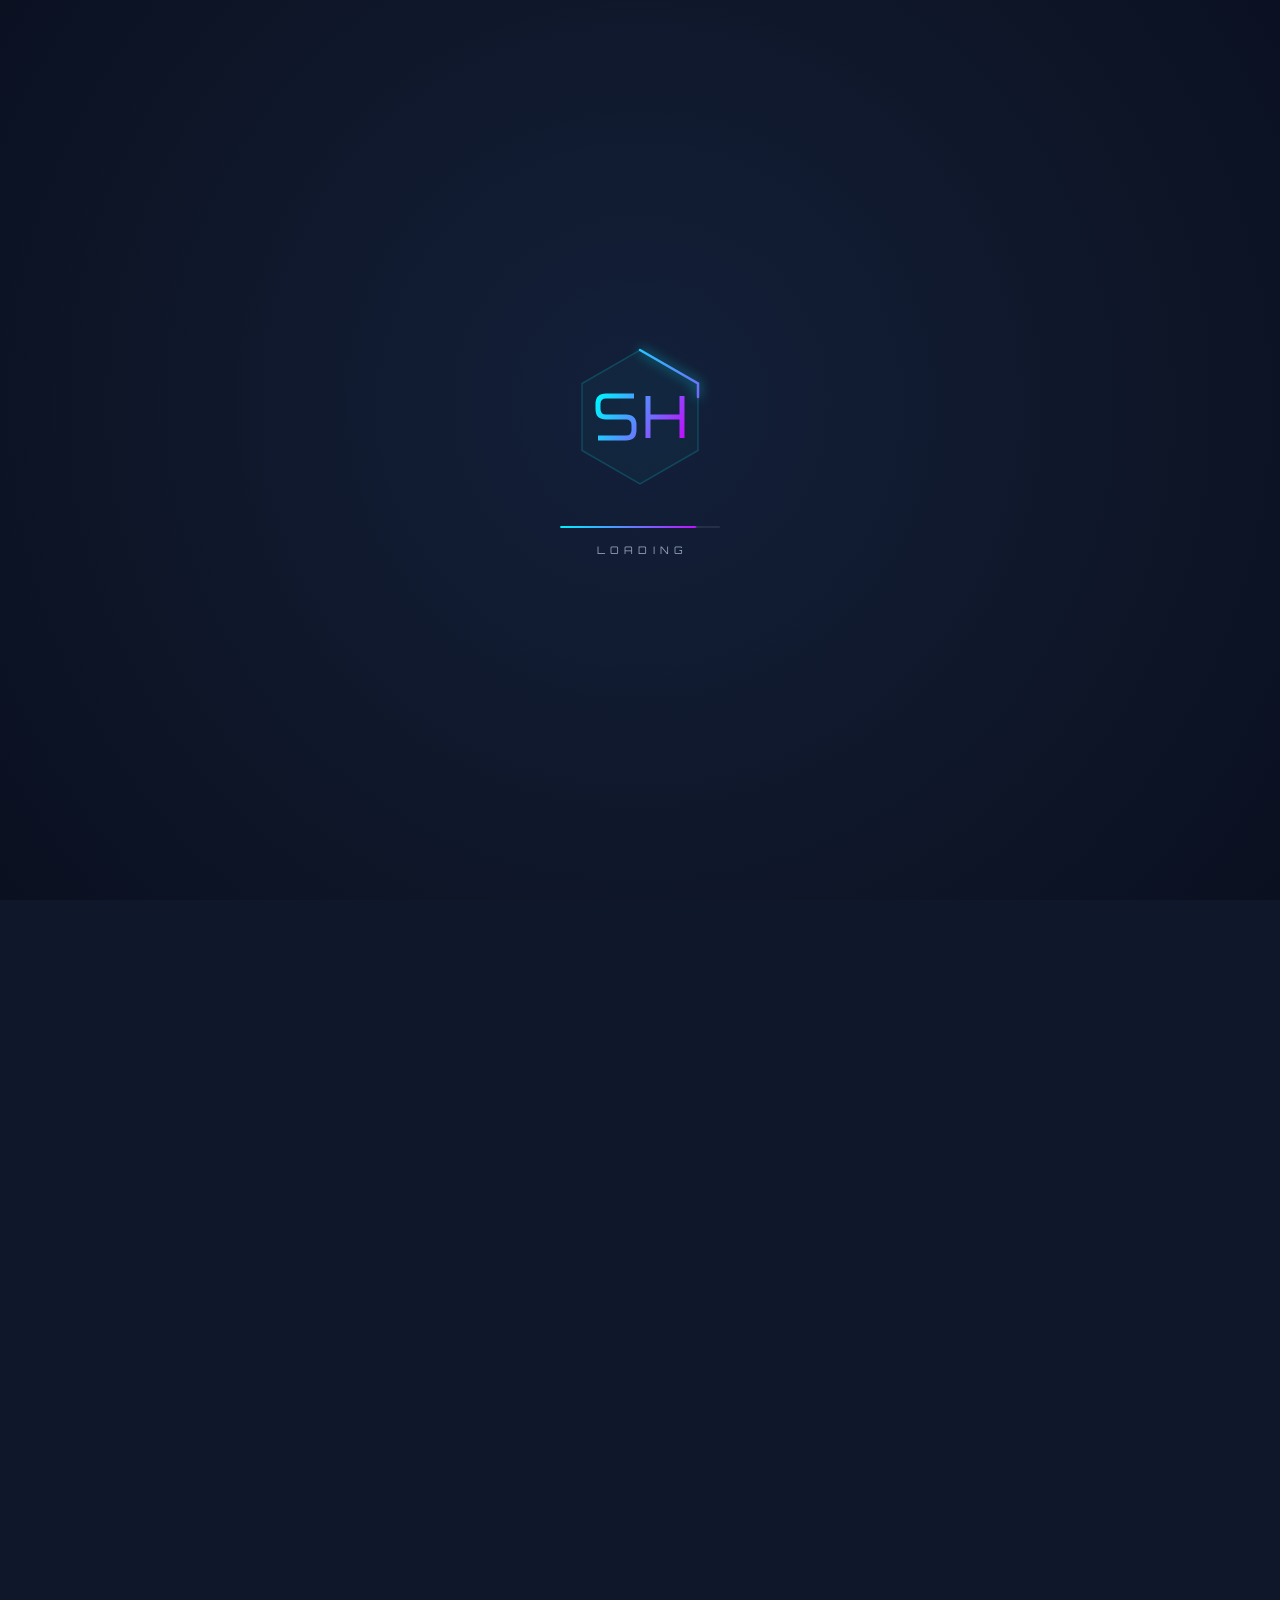
==== commit f1d0945b: "Keep the loading screen up for at least 3 seconds Co-Authored-By: Claude Opus 5.5 <noreply@anthropic" ====
--- a/index.html
+++ b/index.html
@@ -293,7 +293,7 @@
         // Shows the loader until the page has loaded: at least MIN_MS so it doesn't flash,
         // at most MAX_MS so a slow third-party file can't keep the site hidden.
         (function () {
-            var MIN_MS = 1300, MAX_MS = 4000;
+            var MIN_MS = 3000, MAX_MS = 4000;
             var root = document.documentElement;
             root.classList.add('is-loading');
             window.loaderDone = false;
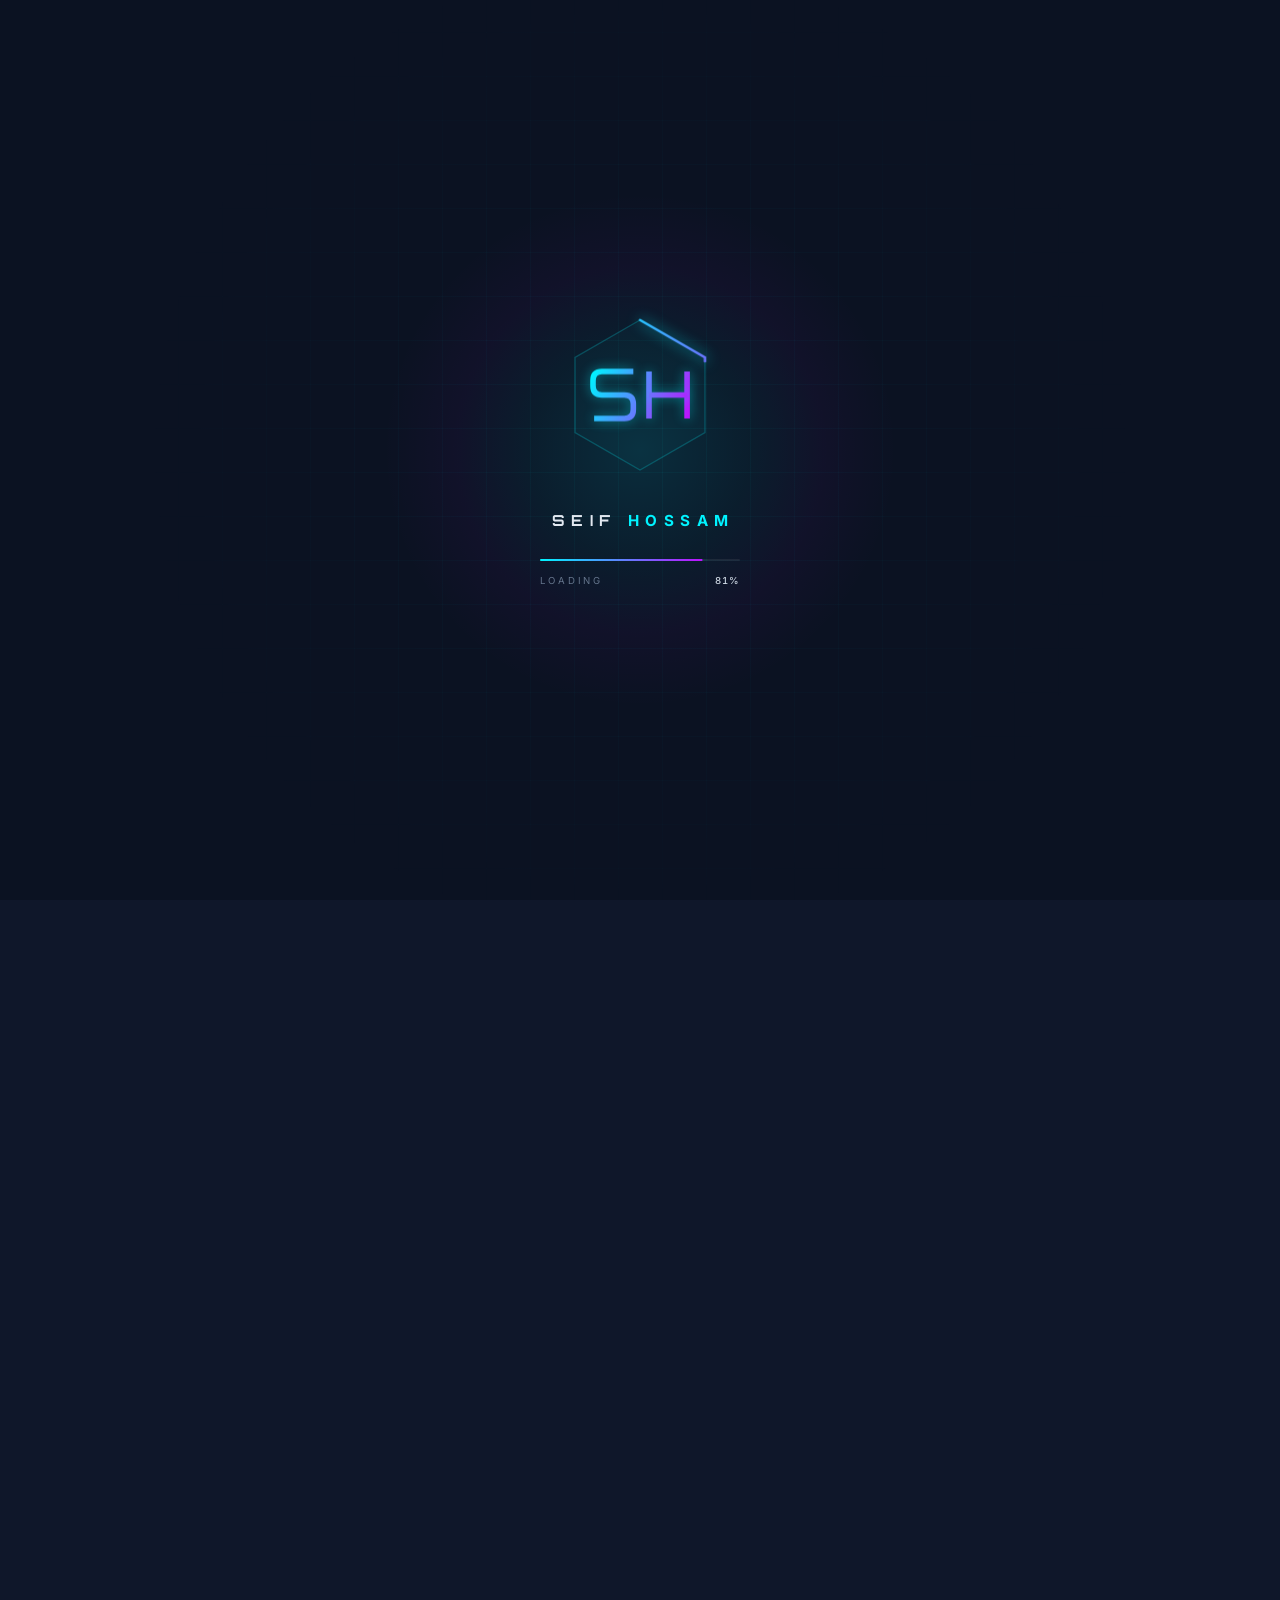
==== commit 44588b8a: "Polish the loading screen - Hexagon draws in, SH letters draw stroke by stroke with a light sweep,  " ====
--- a/index.html
+++ b/index.html
@@ -111,12 +111,13 @@
     <!-- Fonts -->
     <link rel="preconnect" href="https://fonts.googleapis.com">
     <link rel="preconnect" href="https://fonts.gstatic.com" crossorigin>
+    <!-- Fonts and icons load without blocking the first paint, so the loader shows immediately -->
     <link
         href="https://fonts.googleapis.com/css2?family=Cairo:wght@400;600;700;800;900&family=Inter:wght@400;500;600;700&family=Orbitron:wght@400;500;700;900&display=swap"
-        rel="stylesheet">
+        rel="stylesheet" media="print" onload="this.media='all'">
 
     <!-- Icons -->
-    <link rel="stylesheet" href="https://cdnjs.cloudflare.com/ajax/libs/font-awesome/6.4.0/css/all.min.css">
+    <link rel="stylesheet" href="https://cdnjs.cloudflare.com/ajax/libs/font-awesome/6.4.0/css/all.min.css" media="print" onload="this.media='all'">
 
     <!-- CSS Files (linked directly instead of via main.css @imports so they download in parallel) -->
     <link rel="stylesheet" href="css/base/variables.css">
@@ -142,110 +143,202 @@
             inset: 0;
             z-index: 100000;
             display: flex;
+            align-items: center;
+            justify-content: center;
+            background: #0b1222;
+            overflow: hidden;
+            will-change: transform;
+            transition: transform 0.9s cubic-bezier(0.76, 0, 0.24, 1);
+        }
+
+        /* Faint tech grid, faded out towards the edges */
+        #loader::before {
+            content: '';
+            position: absolute;
+            inset: 0;
+            background-image:
+                linear-gradient(rgba(0, 243, 255, 0.045) 1px, transparent 1px),
+                linear-gradient(90deg, rgba(0, 243, 255, 0.045) 1px, transparent 1px);
+            background-size: 44px 44px;
+            background-position: center;
+            -webkit-mask-image: radial-gradient(circle at center, #000 0%, transparent 65%);
+            mask-image: radial-gradient(circle at center, #000 0%, transparent 65%);
+        }
+
+        /* Glowing edge that leads the curtain as it lifts */
+        #loader::after {
+            content: '';
+            position: absolute;
+            left: 0;
+            right: 0;
+            bottom: 0;
+            height: 2px;
+            background: linear-gradient(90deg, transparent, #00f3ff 30%, #bc13fe 70%, transparent);
+            box-shadow: 0 0 18px rgba(0, 243, 255, 0.8);
+            opacity: 0;
+            transition: opacity 0.3s ease;
+        }
+
+        #loader.loader-exit {
+            transform: translateY(-100%);
+        }
+
+        #loader.loader-exit::after {
+            opacity: 1;
+        }
+
+        .loader-ambient {
+            position: absolute;
+            width: 520px;
+            height: 520px;
+            max-width: 120vw;
+            max-height: 120vw;
+            border-radius: 50%;
+            background: radial-gradient(circle, rgba(0, 243, 255, 0.12) 0%, rgba(0, 243, 255, 0.05) 30%, rgba(188, 19, 254, 0.035) 50%, rgba(188, 19, 254, 0) 70%);
+            animation: loader-breathe 3.2s ease-in-out infinite;
+        }
+
+        .loader-content {
+            position: relative;
+            display: flex;
             flex-direction: column;
             align-items: center;
-            justify-content: center;
-            gap: 34px;
-            background: radial-gradient(circle at 50% 45%, #13203a 0%, #0f172a 55%, #0a1020 100%);
-            transition: opacity 0.6s ease, visibility 0.6s ease;
-        }
-
-        #loader.loader-hide {
+            transition: opacity 0.4s ease, transform 0.4s ease;
+        }
+
+        #loader.loader-leave .loader-content {
             opacity: 0;
-            visibility: hidden;
+            transform: scale(0.96) translateY(-8px);
         }
 
         .loader-mark {
-            position: relative;
-            width: 150px;
-            height: 150px;
-            transition: transform 0.6s cubic-bezier(0.4, 0, 0.2, 1);
-        }
-
-        #loader.loader-hide .loader-mark {
-            transform: scale(0.85);
+            width: 168px;
+            height: 168px;
         }
 
         .loader-mark svg {
-            position: absolute;
-            inset: 0;
             width: 100%;
             height: 100%;
             overflow: visible;
         }
 
         .loader-hex {
-            fill: rgba(0, 243, 255, 0.03);
-            stroke: rgba(0, 243, 255, 0.18);
-            stroke-width: 1.5;
+            fill: rgba(0, 243, 255, 0.025);
+            stroke: rgba(0, 243, 255, 0.22);
+            stroke-width: 1.2;
+            stroke-dasharray: 400 10;
+            stroke-dashoffset: 400;
+            animation: loader-draw 0.9s cubic-bezier(0.65, 0, 0.35, 1) forwards;
         }
 
         .loader-orbit {
             fill: none;
             stroke: url(#loader-grad);
-            stroke-width: 2.5;
+            stroke-width: 2.2;
             stroke-linecap: round;
-            stroke-dasharray: 80 320;
-            filter: drop-shadow(0 0 6px rgba(0, 243, 255, 0.8));
-            animation: loader-trace 2.2s linear infinite;
+            stroke-dasharray: 70 330;
+            filter: drop-shadow(0 0 6px rgba(0, 243, 255, 0.85));
+            opacity: 0;
+            animation: loader-fade-in 0.6s ease 0.8s forwards, loader-trace 2.6s linear 0.8s infinite;
         }
 
         .loader-letters path {
             fill: none;
-            stroke: url(#loader-grad-text);
             stroke-width: 5;
             stroke-linecap: butt;
             stroke-linejoin: miter;
+        }
+
+        .loader-letters.loader-ink path {
+            stroke: url(#loader-grad-text);
             stroke-dasharray: 100 110;
             stroke-dashoffset: 100;
-            animation: loader-draw 0.9s cubic-bezier(0.65, 0, 0.35, 1) forwards,
-                loader-glow 2s ease-in-out 0.9s infinite;
-        }
-
-        .loader-letters path:nth-child(2) {
-            animation-delay: 0.2s, 1.1s;
-        }
-
-        .loader-letters path:nth-child(3) {
-            animation-delay: 0.3s, 1.2s;
-        }
-
-        .loader-letters path:nth-child(4) {
-            animation-delay: 0.45s, 1.35s;
+            filter: drop-shadow(0 0 5px rgba(0, 243, 255, 0.45));
+            animation: loader-draw 0.9s cubic-bezier(0.65, 0, 0.35, 1) 0.35s forwards;
+        }
+
+        .loader-ink path:nth-child(2) {
+            animation-delay: 0.6s;
+        }
+
+        .loader-ink path:nth-child(3) {
+            animation-delay: 0.7s;
+        }
+
+        .loader-ink path:nth-child(4) {
+            animation-delay: 0.85s;
+        }
+
+        .loader-shine path {
+            stroke: #ffffff;
+        }
+
+        .loader-shine-band {
+            transform: translateX(-60px);
+            animation: loader-sweep 2.6s cubic-bezier(0.45, 0, 0.25, 1) 1.8s infinite;
+        }
+
+        .loader-name {
+            margin-top: 30px;
+            font-family: 'Orbitron', 'Inter', sans-serif;
+            font-size: 0.95rem;
+            font-weight: 700;
+            letter-spacing: 0.9em;
+            padding-left: 0.9em;
+            color: #e2e8f0;
+            white-space: nowrap;
+            opacity: 0;
+            animation: loader-name-in 1s cubic-bezier(0.16, 1, 0.3, 1) 1.1s forwards;
+        }
+
+        .loader-name span {
+            color: #00f3ff;
+        }
+
+        .loader-meta {
+            width: 200px;
+            margin-top: 26px;
+            opacity: 0;
+            animation: loader-fade-in 0.6s ease 0.3s forwards;
         }
 
         .loader-bar {
-            width: 160px;
             height: 2px;
             border-radius: 2px;
-            background: rgba(255, 255, 255, 0.08);
+            background: rgba(255, 255, 255, 0.07);
             overflow: hidden;
         }
 
         .loader-bar span {
             display: block;
-            width: 100%;
             height: 100%;
             background: linear-gradient(90deg, #00f3ff, #bc13fe);
             box-shadow: 0 0 10px rgba(0, 243, 255, 0.7);
             transform-origin: left;
             transform: scaleX(0);
-            animation: loader-progress 3s cubic-bezier(0.1, 0.6, 0.3, 1) forwards;
-        }
-
-        #loader.loader-done .loader-bar span {
-            animation: none;
-            transform: scaleX(1);
-            transition: transform 0.3s ease;
-        }
-
-        .loader-label {
-            margin-top: -20px;
+        }
+
+        .loader-status {
+            display: flex;
+            justify-content: space-between;
+            margin-top: 12px;
             font-family: 'Orbitron', 'Inter', sans-serif;
-            font-size: 0.65rem;
-            letter-spacing: 0.5em;
-            padding-left: 0.5em;
-            color: #94a3b8;
+            font-size: 0.6rem;
+            letter-spacing: 0.3em;
+            color: #64748b;
+            font-variant-numeric: tabular-nums;
+        }
+
+        .loader-status b {
+            font-weight: 500;
+            color: #cbd5e1;
+            letter-spacing: 0.1em;
+        }
+
+        @keyframes loader-draw {
+            to {
+                stroke-dashoffset: 0;
+            }
         }
 
         @keyframes loader-trace {
@@ -254,76 +347,163 @@
             }
         }
 
-        @keyframes loader-draw {
+        @keyframes loader-fade-in {
             to {
+                opacity: 1;
+            }
+        }
+
+        @keyframes loader-sweep {
+            0% {
+                transform: translateX(-60px);
+            }
+
+            55%,
+            100% {
+                transform: translateX(150px);
+            }
+        }
+
+        @keyframes loader-name-in {
+            from {
+                opacity: 0;
+                letter-spacing: 0.9em;
+                padding-left: 0.9em;
+            }
+
+            to {
+                opacity: 1;
+                letter-spacing: 0.42em;
+                padding-left: 0.42em;
+            }
+        }
+
+        @keyframes loader-breathe {
+
+            0%,
+            100% {
+                opacity: 0.6;
+                transform: scale(0.94);
+            }
+
+            50% {
+                opacity: 1;
+                transform: scale(1.04);
+            }
+        }
+
+        @media (max-width: 480px) {
+            .loader-mark {
+                width: 136px;
+                height: 136px;
+            }
+
+            .loader-name {
+                font-size: 0.8rem;
+            }
+        }
+
+        @media (prefers-reduced-motion: reduce) {
+
+            .loader-ambient,
+            .loader-orbit,
+            .loader-shine-band {
+                animation: none;
+            }
+
+            .loader-hex,
+            .loader-ink path {
+                animation: none !important;
                 stroke-dashoffset: 0;
             }
-        }
-
-        @keyframes loader-glow {
-            50% {
-                filter: drop-shadow(0 0 8px rgba(0, 243, 255, 0.9));
-            }
-        }
-
-        @keyframes loader-progress {
-            to {
-                transform: scaleX(0.85);
-            }
-        }
-
-        @media (prefers-reduced-motion: reduce) {
-
-            .loader-orbit,
-            .loader-letters path,
-            .loader-bar span {
+
+            .loader-name,
+            .loader-meta {
                 animation: none;
-            }
-
-            .loader-letters path {
-                stroke-dashoffset: 0;
-            }
-
-            .loader-bar span {
-                transform: scaleX(0.85);
+                opacity: 1;
+                letter-spacing: 0.42em;
+                padding-left: 0.42em;
+            }
+
+            #loader {
+                transition: opacity 0.5s ease;
+            }
+
+            #loader.loader-exit {
+                transform: none;
+                opacity: 0;
             }
         }
     </style>
     <script>
-        // Shows the loader until the page has loaded: at least MIN_MS so it doesn't flash,
+        // Shows the loader until the page has loaded: at least MIN_MS so the intro plays out,
         // at most MAX_MS so a slow third-party file can't keep the site hidden.
         (function () {
             var MIN_MS = 3000, MAX_MS = 4000;
             var root = document.documentElement;
+            var reduceMotion = window.matchMedia('(prefers-reduced-motion: reduce)').matches;
             root.classList.add('is-loading');
             window.loaderDone = false;
 
-            var finished = false;
-            function finish() {
-                if (finished) return;
-                finished = true;
+            var loaded = false, finishing = false, exited = false, shown = 0, start = null;
+
+            function easeOut(t) { return 1 - Math.pow(1 - t, 2); }
+
+            // Progress eases to 90% over MIN_MS, creeps towards 99% while waiting on load,
+            // then runs to 100% once the page is ready. Time counts from the first frame
+            // so it stays in step with the CSS intro animations.
+            function tick(now) {
                 var loader = document.getElementById('loader');
-                if (loader) {
-                    loader.classList.add('loader-done');
-                    setTimeout(function () { loader.classList.add('loader-hide'); }, 300);
-                    setTimeout(function () { loader.remove(); }, 1000);
-                }
+                if (start === null) start = now;
+                var t = now - start;
+                if (!finishing && (t >= MAX_MS || (loaded && t >= MIN_MS))) finishing = true;
+
+                var target = finishing ? 100
+                    : 90 * easeOut(Math.min(t / MIN_MS, 1)) + (t > MIN_MS ? 9 * (1 - Math.exp((MIN_MS - t) / 800)) : 0);
+                shown += (target - shown) * (finishing ? 0.2 : 0.12);
+                if (finishing && shown > 99.5) shown = 100;
+
+                // Elements may not be parsed yet on the first frames
+                var bar = loader && loader.querySelector('.loader-bar span');
+                var num = loader && loader.querySelector('.loader-status b');
+                if (bar) bar.style.transform = 'scaleX(' + (shown / 100) + ')';
+                if (num) num.textContent = Math.round(shown) + '%';
+
+                if (shown === 100) exit();
+                else requestAnimationFrame(tick);
+            }
+
+            function exit() {
+                if (exited) return;
+                exited = true;
+                var loader = document.getElementById('loader');
+                if (loader) loader.classList.add('loader-leave');
                 setTimeout(function () {
+                    if (loader) loader.classList.add('loader-exit');
                     root.classList.remove('is-loading');
                     window.loaderDone = true;
                     document.dispatchEvent(new Event('loader:done'));
-                }, 300);
-            }
-
-            window.addEventListener('load', function () {
-                setTimeout(finish, Math.max(0, MIN_MS - performance.now()));
-            });
-            setTimeout(finish, MAX_MS);
+                }, reduceMotion ? 0 : 400);
+                setTimeout(function () { if (loader) loader.remove(); }, 1500);
+            }
+
+            window.addEventListener('load', function () { loaded = true; });
+            requestAnimationFrame(tick);
+            // Hard stop in case animation frames are paused (e.g. background tab)
+            setTimeout(exit, MAX_MS + 1500);
         })();
     </script>
 
     <noscript>
+        <link
+            href="https://fonts.googleapis.com/css2?family=Cairo:wght@400;600;700;800;900&family=Inter:wght@400;500;600;700&family=Orbitron:wght@400;500;700;900&display=swap"
+            rel="stylesheet">
+        <link rel="stylesheet" href="https://cdnjs.cloudflare.com/ajax/libs/font-awesome/6.4.0/css/all.min.css">
         <style>
+            #loader {
+                display: none !important;
+            }
+
             .fade-up,
             .zoom-in,
             .slide-in-left,
@@ -338,30 +518,52 @@
 
 <body>
     <div id="loader" role="status" aria-label="Loading">
-        <div class="loader-mark">
-            <svg viewBox="0 0 150 150" aria-hidden="true">
-                <defs>
-                    <linearGradient id="loader-grad" gradientUnits="userSpaceOnUse" x1="17" y1="8" x2="133" y2="142">
-                        <stop offset="0%" stop-color="#00f3ff" />
-                        <stop offset="100%" stop-color="#bc13fe" />
-                    </linearGradient>
-                    <linearGradient id="loader-grad-text" gradientUnits="userSpaceOnUse" x1="4" y1="4" x2="88" y2="46">
-                        <stop offset="0%" stop-color="#00f3ff" />
-                        <stop offset="100%" stop-color="#bc13fe" />
-                    </linearGradient>
-                </defs>
-                <polygon class="loader-hex" points="75,8 133,41.5 133,108.5 75,142 17,108.5 17,41.5" />
-                <polygon class="loader-orbit" pathLength="400" points="75,8 133,41.5 133,108.5 75,142 17,108.5 17,41.5" />
-                <g class="loader-letters" transform="translate(29 50)">
-                    <path pathLength="100" d="M40 4H12Q4 4 4 12V17Q4 25 12 25H32Q40 25 40 33V38Q40 46 32 46H4" />
-                    <path pathLength="100" d="M54 4V46" />
-                    <path pathLength="100" d="M88 4V46" />
-                    <path pathLength="100" d="M54 25H88" />
-                </g>
-            </svg>
+        <div class="loader-ambient"></div>
+        <div class="loader-content">
+            <div class="loader-mark">
+                <svg viewBox="0 0 150 150" aria-hidden="true">
+                    <defs>
+                        <linearGradient id="loader-grad" gradientUnits="userSpaceOnUse" x1="17" y1="8" x2="133" y2="142">
+                            <stop offset="0%" stop-color="#00f3ff" />
+                            <stop offset="100%" stop-color="#bc13fe" />
+                        </linearGradient>
+                        <linearGradient id="loader-grad-text" gradientUnits="userSpaceOnUse" x1="4" y1="4" x2="88" y2="46">
+                            <stop offset="0%" stop-color="#00f3ff" />
+                            <stop offset="100%" stop-color="#bc13fe" />
+                        </linearGradient>
+                        <linearGradient id="loader-shine-grad" x1="0" y1="0" x2="1" y2="0">
+                            <stop offset="0%" stop-color="#000" />
+                            <stop offset="50%" stop-color="#fff" stop-opacity="0.85" />
+                            <stop offset="100%" stop-color="#000" />
+                        </linearGradient>
+                        <mask id="loader-shine-mask" maskUnits="userSpaceOnUse" x="-10" y="-10" width="120" height="70">
+                            <rect class="loader-shine-band" x="-10" y="-10" width="40" height="70" fill="url(#loader-shine-grad)" />
+                        </mask>
+                    </defs>
+                    <polygon class="loader-hex" pathLength="400" points="75,8 133,41.5 133,108.5 75,142 17,108.5 17,41.5" />
+                    <polygon class="loader-orbit" pathLength="400" points="75,8 133,41.5 133,108.5 75,142 17,108.5 17,41.5" />
+                    <g transform="translate(29 50)">
+                        <g class="loader-letters loader-ink">
+                            <path pathLength="100" d="M40 4H12Q4 4 4 12V17Q4 25 12 25H32Q40 25 40 33V38Q40 46 32 46H4" />
+                            <path pathLength="100" d="M54 4V46" />
+                            <path pathLength="100" d="M88 4V46" />
+                            <path pathLength="100" d="M54 25H88" />
+                        </g>
+                        <g class="loader-letters loader-shine" mask="url(#loader-shine-mask)">
+                            <path pathLength="100" d="M40 4H12Q4 4 4 12V17Q4 25 12 25H32Q40 25 40 33V38Q40 46 32 46H4" />
+                            <path pathLength="100" d="M54 4V46" />
+                            <path pathLength="100" d="M88 4V46" />
+                            <path pathLength="100" d="M54 25H88" />
+                        </g>
+                    </g>
+                </svg>
+            </div>
+            <div class="loader-name">SEIF <span>HOSSAM</span></div>
+            <div class="loader-meta">
+                <div class="loader-bar"><span></span></div>
+                <div class="loader-status"><span>LOADING</span><b>0%</b></div>
+            </div>
         </div>
-        <div class="loader-bar"><span></span></div>
-        <div class="loader-label">LOADING</div>
     </div>
 
     <div id="particles-js"></div>
